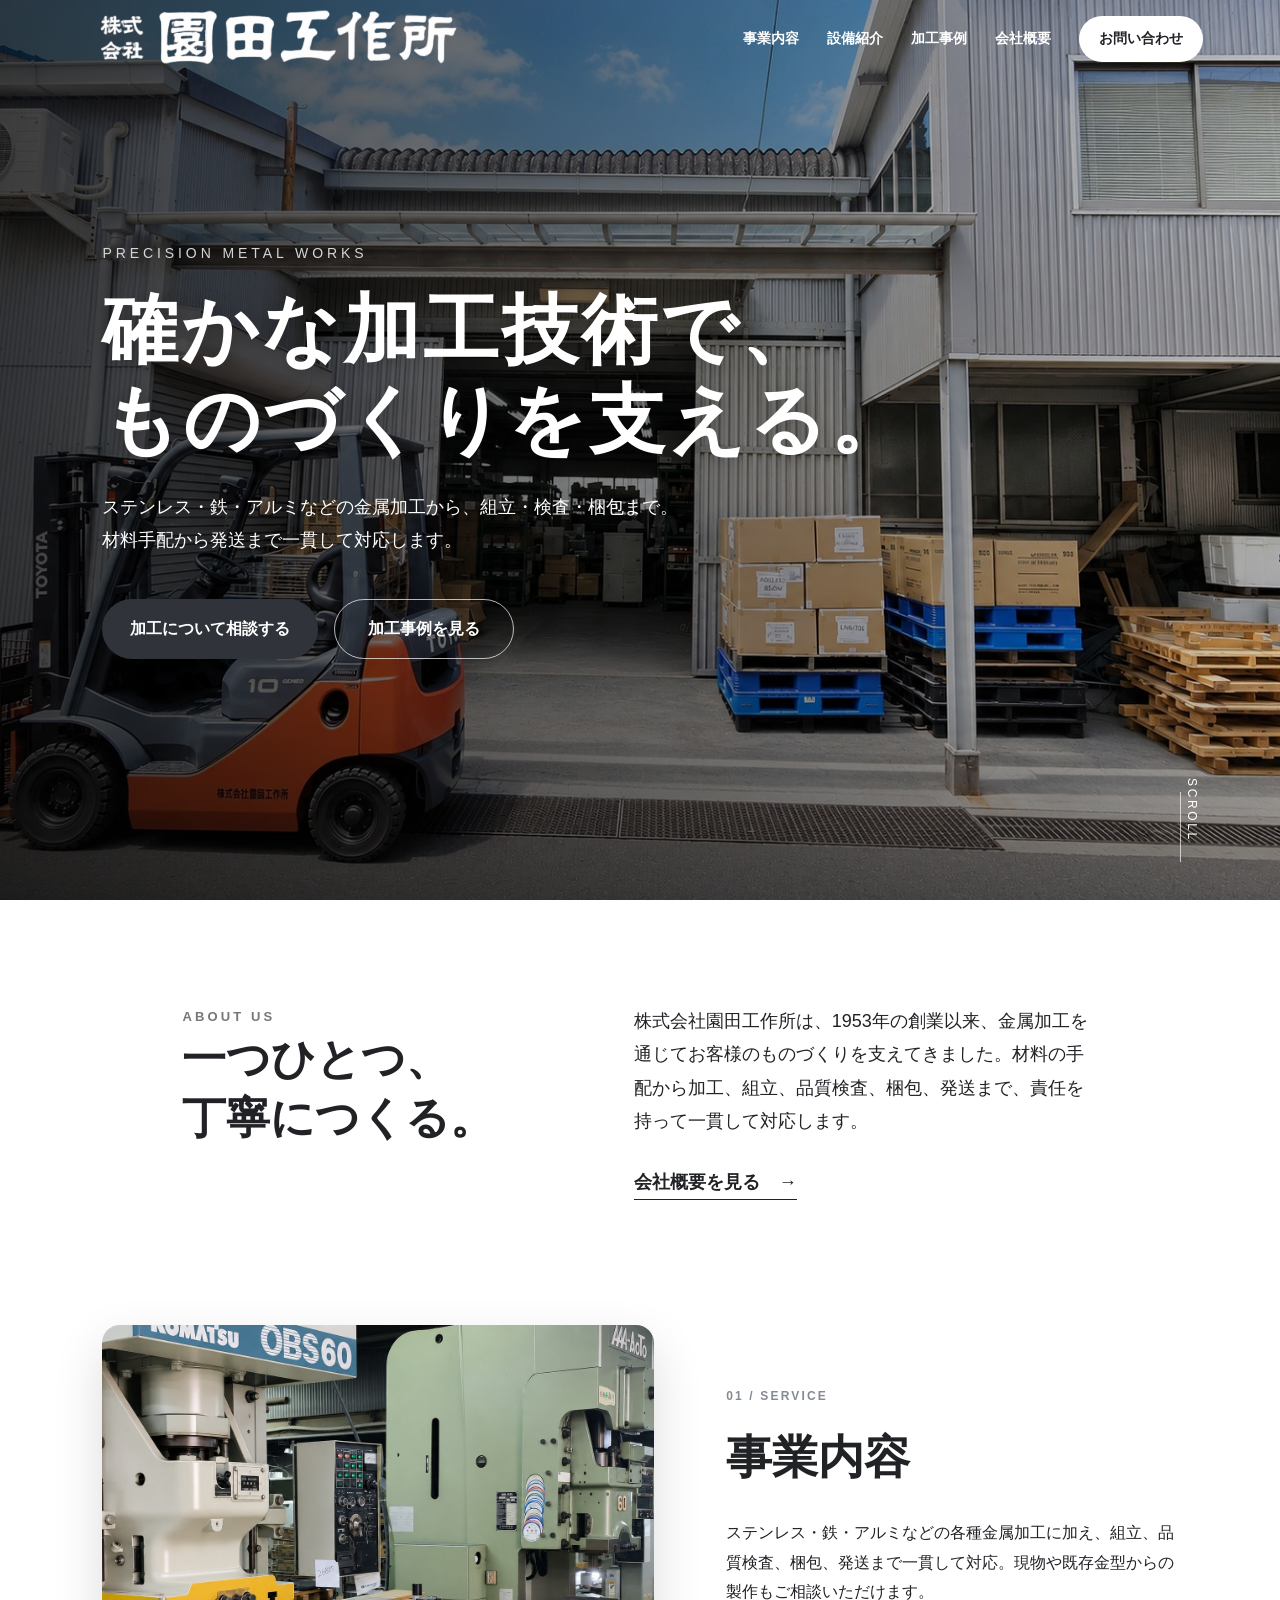
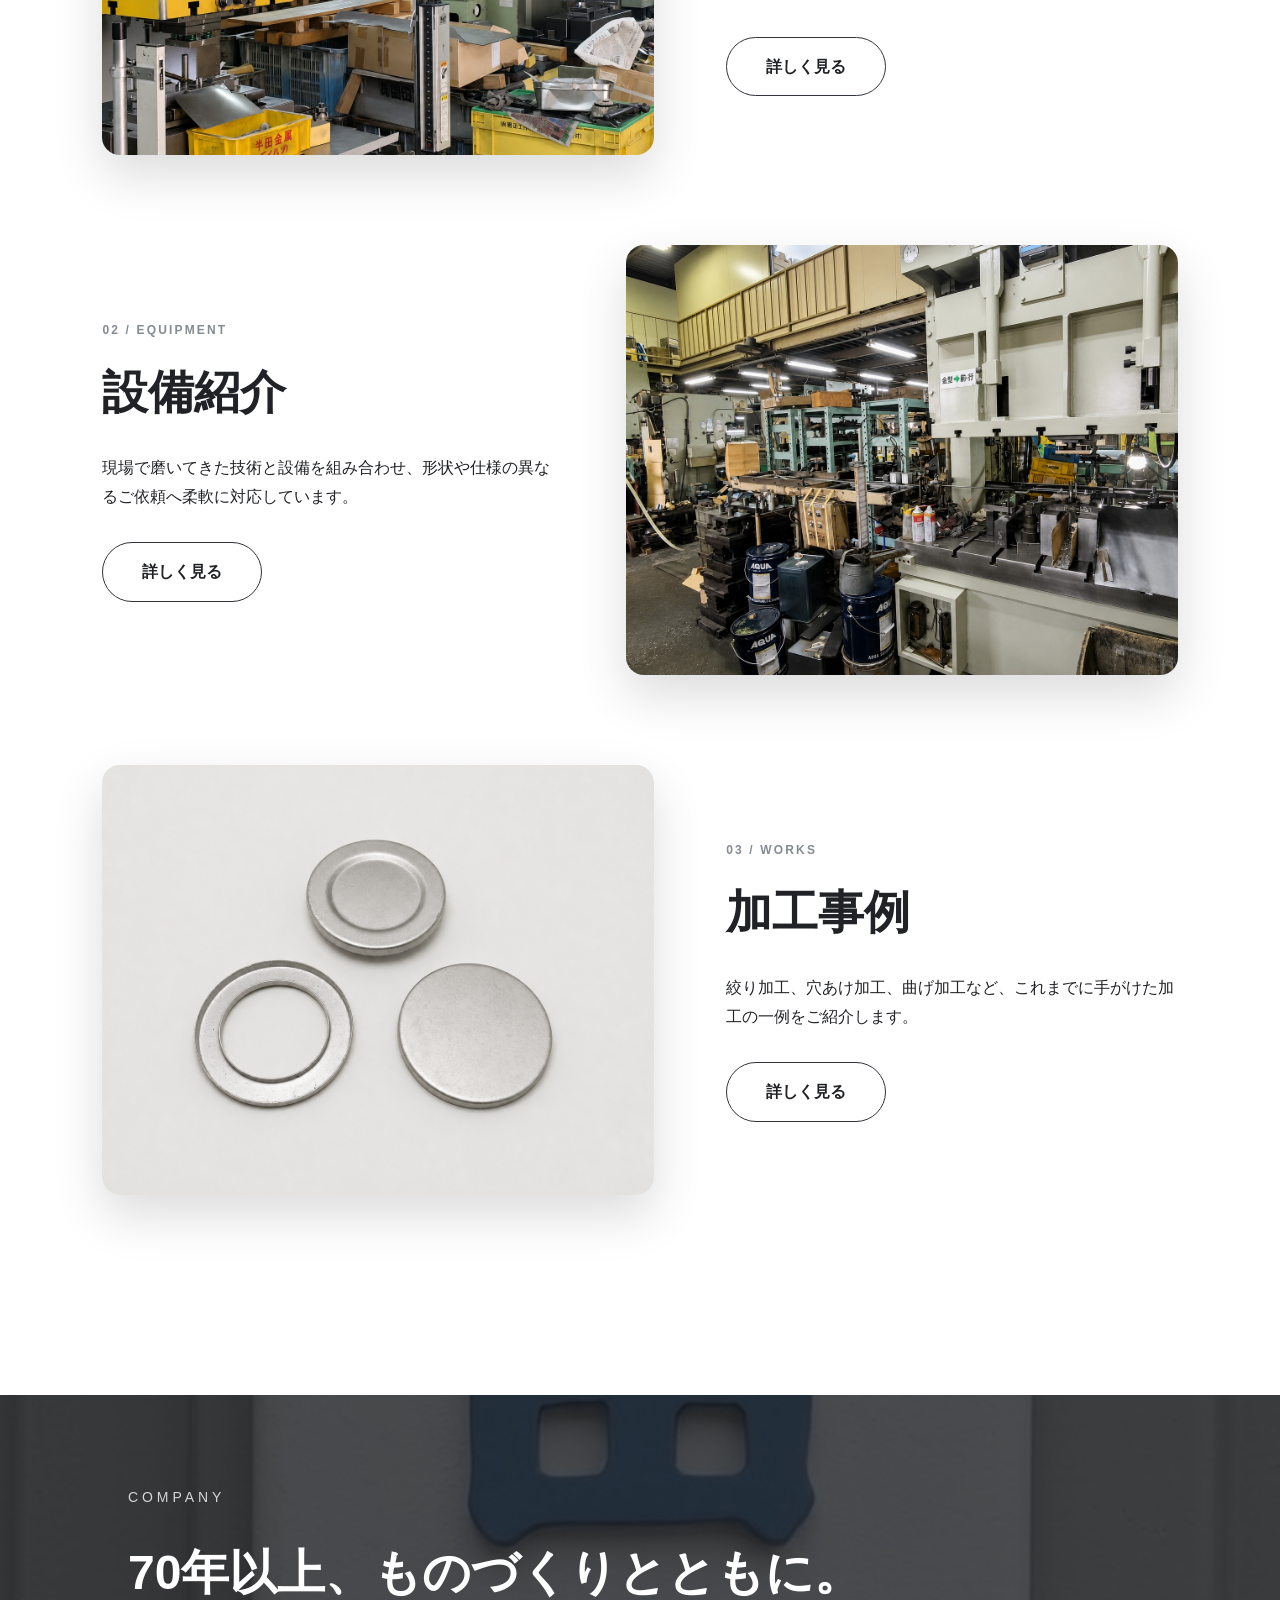
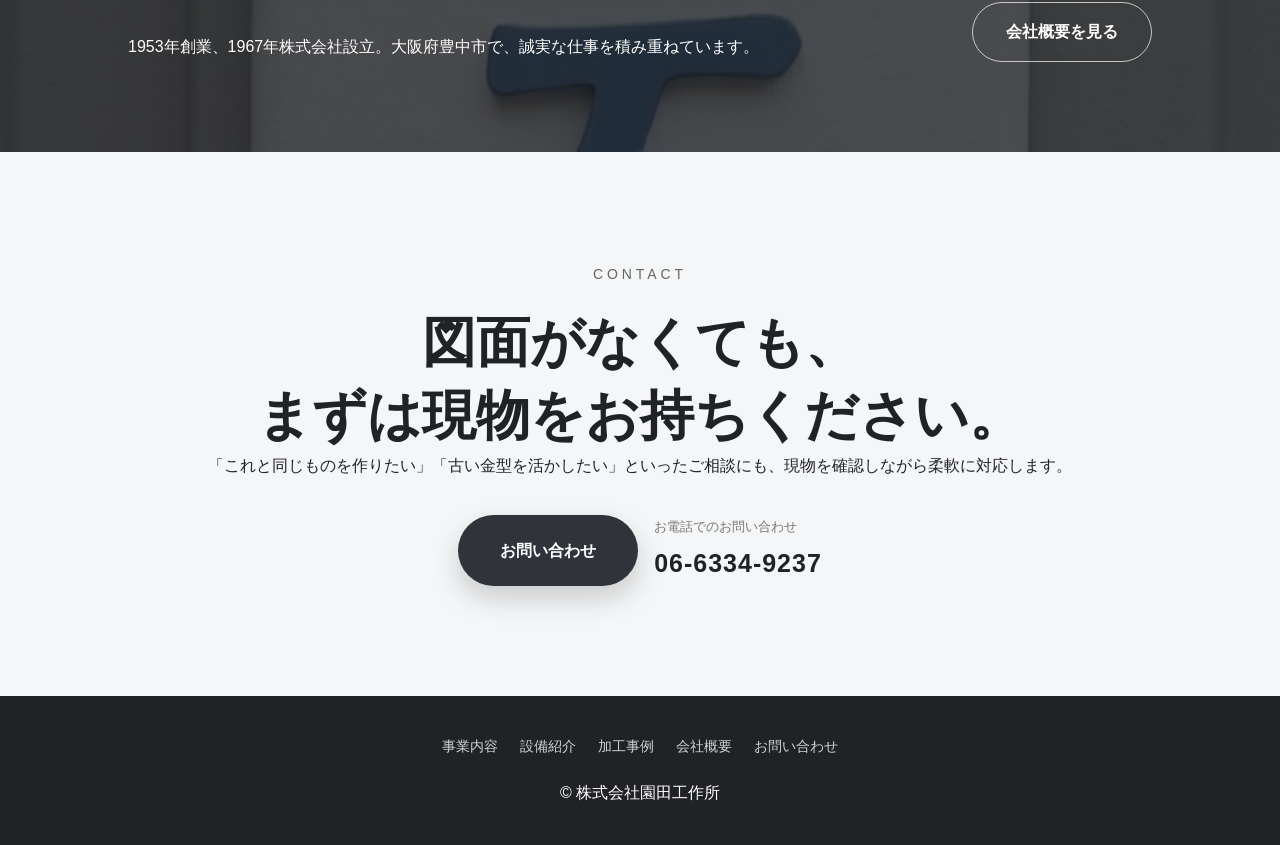
==== index.html @ 8b2a66f3 "会社概要のスマホ表示と工場画像を更新" ====
<!DOCTYPE html>
<html lang="ja"><head><meta charset="UTF-8"><meta name="google-site-verification" content="8xk6bvxAxPz_JtSDbTNWfZpecxhqoy-TsTcsBMfCFuc"><meta name="viewport" content="width=device-width,initial-scale=1"><title>株式会社園田工作所 | 大阪・豊中の金属加工</title><meta name="description" content="大阪府豊中市の株式会社園田工作所。ステンレス・鉄・アルミなどの金属加工から、組立、品質検査、梱包、発送まで一貫して対応します。"><meta name="robots" content="index,follow,max-image-preview:large"><link rel="canonical" href="https://sonoda-kousakusho.com/"><meta property="og:locale" content="ja_JP"><meta property="og:type" content="website"><meta property="og:site_name" content="株式会社園田工作所"><meta property="og:title" content="株式会社園田工作所 | 大阪・豊中の金属加工"><meta property="og:description" content="材料手配から加工、組立、品質検査、梱包、発送まで一貫対応する、大阪府豊中市の金属加工会社です。"><meta property="og:url" content="https://sonoda-kousakusho.com/"><meta property="og:image" content="https://sonoda-kousakusho.com/images/hero-factory.jpg"><meta name="twitter:card" content="summary_large_image"><script type="application/ld+json">{"@context":"https://schema.org","@type":"Organization","@id":"https://sonoda-kousakusho.com/#organization","name":"株式会社園田工作所","url":"https://sonoda-kousakusho.com/","logo":"https://sonoda-kousakusho.com/images/logo.png","foundingDate":"1953","telephone":"+81-6-6334-9237","email":"TS.SonodaFactoryCorp@outlook.jp","address":{"@type":"PostalAddress","streetAddress":"庄内栄町4-21-7","addressLocality":"豊中市","addressRegion":"大阪府","addressCountry":"JP"}}</script><link rel="stylesheet" href="css/style.css?v=20260706-7"></head>
<body><header class="site-header" id="header"><a class="logo" href="index.html"><img src="images/logo.png" alt="株式会社園田工作所"></a><button class="menu-button" id="menuButton" aria-label="メニューを開く" aria-expanded="false">Menu</button><nav class="global-nav" id="globalNav"><a href="service.html">事業内容</a><a href="equipment.html">設備紹介</a><a href="works.html">加工事例</a><a href="company.html">会社概要</a><a class="nav-contact" href="contact.html">お問い合わせ</a></nav></header>
<section class="hero" id="top"><div class="hero-content fade-in"><p class="eyebrow">Precision Metal Works</p><h1>確かな加工技術で、<br>ものづくりを支える。</h1><p class="hero-lead">ステンレス・鉄・アルミなどの金属加工から、組立・検査・梱包まで。<br>材料手配から発送まで一貫して対応します。</p><div class="hero-actions"><a href="contact.html" class="btn primary">加工について相談する</a><a href="works.html" class="btn secondary">加工事例を見る</a></div></div><div class="scroll-sign">Scroll</div></section>
<main>
  <section class="section home-intro reveal"><div class="section-title"><p>About Us</p><h2>一つひとつ、<br>丁寧につくる。</h2></div><div><p>株式会社園田工作所は、1953年の創業以来、金属加工を通じてお客様のものづくりを支えてきました。材料の手配から加工、組立、品質検査、梱包、発送まで、責任を持って一貫して対応します。</p><a class="text-link" href="company.html">会社概要を見る <span>→</span></a></div></section>
  <section class="home-sections">
    <article class="home-feature reveal"><div class="home-feature-image"><img src="images/equipment-press.jpg" alt="金属加工設備" loading="lazy"></div><div class="home-feature-body"><p class="feature-number">01 / Service</p><h2>事業内容</h2><p>ステンレス・鉄・アルミなどの各種金属加工に加え、組立、品質検査、梱包、発送まで一貫して対応。現物や既存金型からの製作もご相談いただけます。</p><a class="btn outline" href="service.html">詳しく見る</a></div></article>
    <article class="home-feature reverse reveal"><div class="home-feature-image"><img src="images/factory-inside.jpg" alt="園田工作所の工場内" loading="lazy"></div><div class="home-feature-body"><p class="feature-number">02 / Equipment</p><h2>設備紹介</h2><p>現場で磨いてきた技術と設備を組み合わせ、形状や仕様の異なるご依頼へ柔軟に対応しています。</p><a class="btn outline" href="equipment.html">詳しく見る</a></div></article>
    <article class="home-feature reveal"><div class="home-feature-image"><img src="images/kakou1.png" alt="絞り加工例" loading="lazy"></div><div class="home-feature-body"><p class="feature-number">03 / Works</p><h2>加工事例</h2><p>絞り加工、穴あけ加工、曲げ加工など、これまでに手がけた加工の一例をご紹介します。</p><a class="btn outline" href="works.html">詳しく見る</a></div></article>
  </section>
  <section class="home-company reveal"><div><p class="eyebrow">Company</p><h2>70年以上、ものづくりとともに。</h2><p>1953年創業、1967年株式会社設立。大阪府豊中市で、誠実な仕事を積み重ねています。</p></div><a class="btn secondary" href="company.html">会社概要を見る</a></section>
  <section class="home-contact reveal"><p class="eyebrow dark">Contact</p><h2>図面がなくても、<br>まずは現物をお持ちください。</h2><p>「これと同じものを作りたい」「古い金型を活かしたい」といったご相談にも、現物を確認しながら柔軟に対応します。</p><div class="contact-actions"><a href="contact.html" class="btn primary">お問い合わせ</a><a href="tel:0663349237" class="contact-phone"><small>お電話でのお問い合わせ</small><strong>06-6334-9237</strong></a></div></section>
</main>
<footer class="site-footer"><nav><a href="service.html">事業内容</a><a href="equipment.html">設備紹介</a><a href="works.html">加工事例</a><a href="company.html">会社概要</a><a href="contact.html">お問い合わせ</a></nav><p>&copy; 株式会社園田工作所</p></footer><script src="js/script.js"></script></body></html>
---- css/style.css ----
* {
    margin: 0;
    padding: 0;
    box-sizing: border-box
}

html {
    scroll-behavior: smooth
}

body {
    font-family: "Yu Gothic", "Meiryo", sans-serif;
    color: #202226;
    background: #fff;
    line-height: 1.85
}

a {
    text-decoration: none;
    color: inherit
}

img {
    max-width: 100%;
    display: block
}

button {
    font: inherit;
    color: inherit
}

.site-header {
    position: fixed;
    top: 0;
    left: 0;
    width: 100%;
    height: 78px;
    padding: 0 6%;
    display: flex;
    align-items: center;
    justify-content: space-between;
    z-index: 1000;
    color: #fff;
    transition: .3s
}

.site-header.scrolled,
.site-header.menu-open {
    background: #202226;
    color: #fff;
    box-shadow: 0 8px 24px rgba(0, 0, 0, .08);
    backdrop-filter: blur(10px)
}

.logo{
    display:flex;
    align-items:center;
}

.logo img{
    height:100px;
    width:auto;
    display:block;
}

.logo,
.company-name{
    font-family: 'Yuji Syuku', serif;
    letter-spacing: 0.08em;
    font-weight: 400;
}

.logo span {
    font-size: 14px;
    margin-right: 3px;
    font-weight: 700
}

.global-nav {
    display: flex;
    gap: 28px;
    font-size: 14px;
    font-weight: 700
}

.global-nav a {
    position: relative;
    white-space: nowrap
}

.global-nav a:after {
    content: "";
    position: absolute;
    left: 0;
    bottom: -6px;
    width: 0;
    height: 1px;
    background: currentColor;
    transition: .3s
}

.global-nav a:hover:after {
    width: 100%
}

.menu-button {
    display: none;
    background: none;
    border: 1px solid currentColor;
    color: inherit;
    padding: 8px 14px;
    border-radius: 999px;
    cursor: pointer
}

.hero {
    position: relative;
    height: 100vh;
    min-height: 660px;
    background: url("../images/hero-factory.jpg") center/cover no-repeat;
    display: flex;
    align-items: center;
    padding: 0 8%;
    overflow: hidden
}

.hero:before {
    content: "";
    position: absolute;
    inset: 0;
    background: linear-gradient(90deg, rgba(0, 0, 0, .74), rgba(0, 0, 0, .48), rgba(0, 0, 0, .16))
}

.hero:after {
    content: "";
    position: absolute;
    inset: auto 0 0;
    height: 24%;
    background: linear-gradient(transparent, rgba(0, 0, 0, .42))
}

.hero-content {
    position: relative;
    z-index: 1;
    color: #fff;
    max-width: 840px
}

.eyebrow {
    font-size: 14px;
    letter-spacing: .28em;
    text-transform: uppercase;
    color: #d6d6d6;
    margin-bottom: 18px
}

.eyebrow.dark {
    color: #666
}

.hero h1 {
    font-size: clamp(42px, 6vw, 76px);
    line-height: 1.18;
    letter-spacing: .04em;
    margin-bottom: 26px;
    text-shadow: 0 4px 18px rgba(0, 0, 0, .24)
}

.hero-lead {
    font-size: 18px;
    max-width: 740px
}

.hero-actions,
.contact-actions {
    display: flex;
    gap: 16px;
    flex-wrap: wrap;
    margin-top: 42px
}

.btn {
    display: inline-flex;
    align-items: center;
    justify-content: center;
    min-width: 180px;
    padding: 14px 28px;
    border-radius: 999px;
    font-weight: 800;
    transition: .3s
}

.btn.primary {
    background: #30343a;
    color: #fff;
    box-shadow: 0 12px 28px rgba(0, 0, 0, .18)
}

.btn.primary:hover {
    background: #555b63;
    transform: translateY(-2px)
}

.btn.secondary {
    border: 1px solid rgba(255, 255, 255, .7);
    color: #fff
}

.btn.secondary:hover {
    background: rgba(255, 255, 255, .14);
    transform: translateY(-2px)
}

.scroll-sign {
    position: absolute;
    right: 6%;
    bottom: 38px;
    z-index: 2;
    color: #fff;
    font-size: 12px;
    letter-spacing: .22em;
    text-transform: uppercase;
    writing-mode: vertical-rl
}

.scroll-sign:after {
    content: "";
    display: block;
    width: 1px;
    height: 70px;
    background: rgba(255, 255, 255, .65);
    margin: 14px auto 0
}

.section {
    padding: 105px 8%
}

.section-title {
    display: grid;
    grid-template-columns: 190px 1fr;
    align-items: end;
    gap: 20px;
    margin-bottom: 44px
}

.section-title.center {
    display: block;
    text-align: center
}

.section-title p {
    color: #777;
    letter-spacing: .24em;
    text-transform: uppercase;
    font-size: 13px;
    font-weight: 700
}

.section-title h2 {
    font-size: clamp(30px, 4vw, 44px);
    line-height: 1.35
}

.intro {
    display: grid;
    grid-template-columns: 1fr 1.5fr;
    gap: 62px;
    max-width: 1120px;
    margin: auto
}

.intro .section-title {
    display: block;
    margin-bottom: 0
}

.intro-text {
    font-size: 17px
}

.intro-text p+p {
    margin-top: 20px
}

.service-section,
.works-section,
.process-section {
    background: #f5f6f7
}

.service-grid {
    display: grid;
    grid-template-columns: repeat(4, 1fr);
    gap: 22px;
    max-width: 1180px;
    margin: auto
}

.service-card {
    background: #fff;
    padding: 34px 28px;
    min-height: 230px;
    border: 1px solid #e4e4e4;
    box-shadow: 0 12px 30px rgba(0, 0, 0, .04);
    transition: .3s
}

.service-card:hover {
    transform: translateY(-6px);
    box-shadow: 0 18px 42px rgba(0, 0, 0, .09)
}

.service-card span {
    display: block;
    color: #9aa0a8;
    font-size: 13px;
    letter-spacing: .18em;
    margin-bottom: 18px;
    font-weight: 800
}

.service-card h3 {
    font-size: 22px;
    margin-bottom: 14px
}

.strength-section {
    background: #202226;
    color: #fff
}

.strength-section .section-title p {
    color: #adb3bb
}

.strength-grid {
    display: grid;
    grid-template-columns: repeat(3, 1fr);
    gap: 1px;
    max-width: 1100px;
    margin: auto;
    background: rgba(255, 255, 255, .18)
}

.strength-grid article {
    background: #202226;
    padding: 38px 32px
}

.strength-grid h3 {
    font-size: 23px;
    margin-bottom: 14px
}

.strength-grid p {
    color: #d7dbe0
}

.feature-list {
    max-width: 1100px;
    margin: auto
}

.feature-item {
    display: grid;
    grid-template-columns: .95fr 1.05fr;
    gap: 56px;
    align-items: center;
    margin-bottom: 72px
}

.feature-item:last-child {
    margin-bottom: 0
}

.feature-item.reverse {
    grid-template-columns: 1.05fr .95fr
}

.feature-item.reverse img {
    order: 2
}

.feature-item img {
    width: 100%;
    height: 330px;
    object-fit: cover;
    border-radius: 18px;
    box-shadow: 0 20px 50px rgba(0, 0, 0, .16)
}

.feature-body h3 {
    font-size: 28px;
    margin-bottom: 18px
}

.feature-body p {
    font-size: 16px
}

.works-grid {
    display: grid;
    grid-template-columns: repeat(3, 1fr);
    gap: 18px;
    max-width: 1050px;
    margin: 0 auto 34px
}

.works-grid figure {
    position: relative;
    overflow: hidden;
    border-radius: 14px;
    background: #ddd;
    box-shadow: 0 12px 30px rgba(0, 0, 0, .08)
}

.works-grid button {
    display: block;
    width: 100%;
    border: 0;
    background: none;
    cursor: pointer;
    text-align: left
}

.works-grid img {
    width: 100%;
    height: 210px;
    object-fit: cover;
    transition: .5s
}

.works-grid figure:hover img {
    transform: scale(1.06)
}

.works-grid figcaption {
    position: absolute;
    left: 0;
    right: 0;
    bottom: 0;
    padding: 34px 18px 16px;
    color: #fff;
    font-weight: 800;
    background: linear-gradient(transparent, rgba(0, 0, 0, .76))
}

.works-text {
    max-width: 780px;
    margin: auto;
    text-align: center
}

.process-list {
    display: grid;
    grid-template-columns: repeat(4, 1fr);
    gap: 18px;
    max-width: 1120px;
    margin: auto;
    list-style: none
}

.process-list li {
    background: #fff;
    border: 1px solid #e4e4e4;
    padding: 30px 24px;
    border-radius: 14px;
    box-shadow: 0 12px 30px rgba(0, 0, 0, .04)
}

.process-list span {
    display: block;
    color: #9aa0a8;
    font-size: 13px;
    letter-spacing: .2em;
    margin-bottom: 16px;
    font-weight: 800
}

.process-list strong {
    display: block;
    font-size: 21px;
    margin-bottom: 10px
}

.process-list p {
    font-size: 14px
}

.video-section {
    background: #111;
    color: #fff
}

.video-section .section-title p {
    color: #bbb
}

.video-wrap {
    max-width: 920px;
    margin: auto;
    border-radius: 18px;
    overflow: hidden;
    box-shadow: 0 20px 60px rgba(0, 0, 0, .4)
}

.video-wrap video {
    width: 100%;
    display: block;
    background: #000
}

.contact-section {
    background: linear-gradient(135deg, #f5f6f7, #fff)
}

.contact-box {
    max-width: 960px;
    margin: auto;
    text-align: center;
    background: #fff;
    padding: 72px 48px;
    border-radius: 24px;
    box-shadow: 0 24px 70px rgba(0, 0, 0, .08)
}

.contact-box h2 {
    font-size: 40px;
    margin-bottom: 18px
}

.contact-actions {
    justify-content: center;
    margin-top: 34px
}

.company-table {
    width: 100%;
    max-width: 720px;
    margin: 42px auto 0;
    border-collapse: collapse;
    text-align: left;
    font-size: 15px
}

.company-table th,
.company-table td {
    border-bottom: 1px solid #e5e5e5;
    padding: 14px 10px;
    vertical-align: top
}

.company-table th {
    width: 150px;
    color: #555
}

.note {
    font-size: 13px;
    color: #777;
    margin-top: 20px
}

.site-footer {
    background: #202226;
    color: #fff;
    text-align: center;
    padding: 38px 6%
}

.site-footer nav {
    display: flex;
    gap: 22px;
    justify-content: center;
    flex-wrap: wrap;
    margin-bottom: 18px;
    color: #cfd3d8;
    font-size: 14px
}

.reveal {
    opacity: 0;
    transform: translateY(28px);
    transition: opacity .8s ease, transform .8s ease
}

.reveal.visible {
    opacity: 1;
    transform: none
}

.fade-in {
    animation: fadeIn 1.1s ease both
}

@keyframes fadeIn {
    from {
        opacity: 0;
        transform: translateY(18px)
    }

    to {
        opacity: 1;
        transform: none
    }
}

.lightbox {
    position: fixed;
    inset: 0;
    background: rgba(0, 0, 0, .86);
    display: none;
    align-items: center;
    justify-content: center;
    z-index: 2000;
    padding: 28px
}

.lightbox.open {
    display: flex
}

.lightbox img {
    max-width: min(1100px, 94vw);
    max-height: 86vh;
    object-fit: contain;
    border-radius: 10px
}

.lightbox-close {
    position: absolute;
    top: 20px;
    right: 26px;
    background: #fff;
    border: 0;
    border-radius: 50%;
    width: 44px;
    height: 44px;
    font-size: 30px;
    line-height: 1;
    cursor: pointer;
    color: #111
}

@media(max-width:1050px) {
    .global-nav {
        gap: 18px
    }

    .service-grid {
        grid-template-columns: repeat(2, 1fr)
    }

    .process-list {
        grid-template-columns: repeat(2, 1fr)
    }
}

@media(max-width:960px) {
    .global-nav {
        display: none;
        position: absolute;
        top: 78px;
        left: 0;
        width: 100%;
        background: rgba(255, 255, 255, .98);
        color: #111;
        flex-direction: column;
        padding: 24px 8%;
        gap: 18px;
        box-shadow: 0 14px 30px rgba(0, 0, 0, .08)
    }

    .global-nav.open {
        display: flex
    }

    .menu-button {
        display: block
    }

    .intro,
    .feature-item,
    .feature-item.reverse {
        display: block
    }

    .feature-item img,
    .feature-item.reverse img {
        order: 0;
        margin-bottom: 28px;
        height: 260px
    }

    .works-grid {
        grid-template-columns: repeat(2, 1fr)
    }

    .strength-grid {
        grid-template-columns: 1fr
    }
}

@media(max-width:640px) {
    .site-header {
        height: 68px;
        padding: 0 5%
    }

    .logo {
        font-size: 18px
    }

    .logo img{
        height:70px;
    }

    .logo span {
        font-size: 12px
    }

    .global-nav {
        top: 68px
    }

    .hero {
        min-height: 620px;
        padding: 0 6%
    }

    .hero-lead {
        font-size: 16px
    }

    .hero-actions {
        width: 100%
    }

    .btn {
        width: 100%
    }

    .section {
        padding: 72px 6%
    }

    .section-title {
        display: block
    }

    .service-grid,
    .works-grid,
    .process-list {
        grid-template-columns: 1fr
    }

    .service-card {
        min-height: auto
    }

    .works-grid img {
        height: 190px
    }

    .contact-box {
        padding: 48px 24px
    }

    .contact-box h2 {
        font-size: 32px
    }

    .company-table th,
    .company-table td {
        display: block;
        width: 100%;
        padding: 10px 4px
    }

    .company-table th {
        border-bottom: 0;
        padding-bottom: 0
    }

    .company-table td {
        padding-top: 4px
    }

    .scroll-sign {
        display: none
    }
}

/* Company page */
.subpage-header{background:#202226;color:#fff;box-shadow:0 8px 24px rgba(0,0,0,.08)}
.page-hero{position:relative;min-height:480px;padding:150px 8% 80px;display:flex;align-items:flex-end;color:#fff;background:url("../images/factory-inside.jpg") center/cover no-repeat}
.page-hero:before{content:"";position:absolute;inset:0;background:linear-gradient(90deg,rgba(20,22,25,.88),rgba(20,22,25,.4))}
.page-hero>div{position:relative;z-index:1}.page-hero h1{font-size:clamp(46px,7vw,76px);line-height:1.2;margin-bottom:14px}.page-hero>div>p:last-child{font-size:18px;letter-spacing:.08em}
.breadcrumb{max-width:1180px;margin:auto;padding:20px 8%;display:flex;gap:12px;color:#73777d;font-size:13px}
.company-message,.company-profile,.history-section{max-width:1120px;margin:auto}.company-message{width:84%;padding-left:0;padding-right:0;display:grid;grid-template-columns:1fr 1fr;gap:64px}.company-message .section-title{display:block;margin:0}.message-body{font-size:17px}.message-body p+p{margin-top:22px}
.intro .section-title{order:1}.intro .intro-text{order:2}.company-page-link{order:3;grid-column:2;justify-self:start;font-weight:700;border-bottom:1px solid currentColor;padding-bottom:3px}
.history-section{background:#f5f6f7;max-width:none}.history-section>.section-title,.history-list{max-width:1120px;margin-left:auto;margin-right:auto}.history-list{list-style:none;border-top:1px solid #d9dbde}.history-list li{display:grid;grid-template-columns:180px 1fr;gap:38px;padding:30px 0;border-bottom:1px solid #d9dbde}.history-list time{font-size:32px;font-weight:800;color:#555b63;letter-spacing:.05em}.history-list h3{font-size:22px;margin-bottom:6px}
.profile-layout{display:grid;grid-template-columns:minmax(270px,340px) 1fr;gap:72px;align-items:center}.profile-layout>img{width:100%;height:420px;object-fit:contain;padding:18px;background:#f5f6f7;border-radius:16px;box-shadow:0 20px 50px rgba(0,0,0,.14)}.profile-table{width:100%;border-collapse:collapse}.profile-table th,.profile-table td{padding:20px 12px;border-bottom:1px solid #dedfe1;text-align:left;vertical-align:top}.profile-table th{width:145px;color:#62666c}.profile-table a{text-decoration:underline;text-underline-offset:4px}
.access-section{background:#f5f6f7}.access-section>.section-title,.access-layout{max-width:1120px;margin-left:auto;margin-right:auto}.access-layout{display:grid;grid-template-columns:.65fr 1.35fr;gap:56px;align-items:center}.access-info h3{font-size:24px;margin-bottom:16px}.access-info .text-link{font-size:15px}.map-wrap{overflow:hidden;border-radius:16px;box-shadow:0 18px 45px rgba(0,0,0,.12);background:#ddd}.map-wrap iframe{display:block;width:100%;height:440px;border:0}
.company-cta{padding:88px 8%;background:#202226;color:#fff;text-align:center}.company-cta h2{font-size:clamp(30px,4vw,44px);margin-bottom:28px}.company-cta .btn{background:#fff;color:#202226}
@media(max-width:960px){.company-message,.profile-layout,.access-layout{grid-template-columns:1fr;gap:40px}.profile-layout>img{width:min(100%,360px);height:680px;justify-self:center}}
@media(max-width:640px){.page-hero{min-height:390px;padding:120px 6% 58px}.company-message{display:block}.company-message .section-title{margin-bottom:32px}.history-list li{grid-template-columns:1fr;gap:8px}.profile-layout>img{width:min(100%,290px);height:560px;padding:12px}.profile-table th,.profile-table td{display:block;width:100%;padding:10px 4px}.profile-table th{border-bottom:0;padding-bottom:0}.profile-table td{padding-top:4px}.map-wrap iframe{height:320px}.company-cta{padding:68px 6%}.company-page-link{display:inline-block;margin-top:24px}}

/* Multi-page navigation and home summaries */
.global-nav .nav-contact{background:#fff;color:#202226;padding:10px 20px;border-radius:999px;margin-top:-10px;margin-bottom:-10px}.site-header.scrolled .nav-contact,.subpage-header .nav-contact{background:#fff;color:#202226}.global-nav a[aria-current="page"]:after{width:100%}
.home-intro{max-width:1120px;margin:auto;display:grid;grid-template-columns:.9fr 1.1fr;gap:72px;align-items:start}.home-intro .section-title{display:block;margin:0}.home-intro>div:last-child{font-size:18px}.text-link{display:inline-block;margin-top:28px;font-weight:800;border-bottom:1px solid #202226}.text-link span{margin-left:14px}
.home-sections{padding:20px 8% 110px}.home-feature{max-width:1180px;margin:0 auto 90px;display:grid;grid-template-columns:1.1fr .9fr;align-items:center;gap:72px}.home-feature.reverse{grid-template-columns:.9fr 1.1fr}.home-feature.reverse .home-feature-image{order:2}.home-feature-image img{width:100%;height:430px;object-fit:cover;border-radius:18px;box-shadow:0 20px 50px rgba(0,0,0,.14)}.feature-number{color:#858b93;text-transform:uppercase;letter-spacing:.18em;font-size:12px;font-weight:800}.home-feature h2{font-size:clamp(32px,4vw,46px);margin:8px 0 18px}.home-feature .btn{margin-top:30px}.btn.outline{border:1px solid #30343a;min-width:160px}.btn.outline:hover{background:#30343a;color:#fff}.home-company{padding:90px 10%;background:url("../images/sign.jpg") center/cover no-repeat;color:#fff;position:relative;display:flex;align-items:end;justify-content:space-between;gap:40px}.home-company:before{content:"";position:absolute;inset:0;background:rgba(20,22,25,.76)}.home-company>*{position:relative}.home-company h2{font-size:clamp(32px,4vw,48px);margin-bottom:14px}.home-contact{padding:110px 8%;text-align:center;background:#f5f6f7}.home-contact h2{font-size:clamp(34px,5vw,54px);line-height:1.35}.home-contact .contact-actions{justify-content:center}.contact-phone{display:flex;flex-direction:column;text-align:left}.contact-phone small{color:#777}.contact-phone strong{font-size:25px;letter-spacing:.04em}
.service-hero{background-image:url("../images/equipment-press.jpg")}.equipment-hero{background-image:url("../images/factory-inside.jpg")}.works-hero{background-image:url("../images/kakou1.png")}.contact-hero{background-image:url("../images/sign.jpg")}.detail-lead{width:84%;max-width:1120px;margin:auto;padding-left:0;padding-right:0;display:grid;grid-template-columns:1fr 1fr;gap:64px}.detail-lead .section-title{display:block;margin:0}.detail-lead>p{font-size:18px}.detail-cards{max-width:1180px;margin:auto;display:grid;grid-template-columns:1fr 1fr;gap:28px}.detail-card{position:relative;background:#f5f6f7}.detail-card>span{position:absolute;z-index:2;top:18px;left:22px;color:#fff;font-weight:800;letter-spacing:.14em}.detail-card img{width:100%;height:280px;object-fit:cover}.detail-card div{padding:30px}.detail-card h2{margin-bottom:10px}.process-band{padding:100px 8%;background:#202226;color:#fff}.process-band .section-title p{color:#aeb3ba}.simple-flow{max-width:1120px;margin:auto;display:grid;grid-template-columns:repeat(4,1fr);list-style:none}.simple-flow li{padding:30px;border-left:1px solid #555}.simple-flow span{display:block;color:#aeb3ba;margin-bottom:20px}.simple-flow strong{font-size:20px}.simple-flow p{margin-top:8px;color:#d7dbe0;font-size:14px}
.equipment-gallery{max-width:1180px;margin:auto;display:grid;grid-template-columns:1fr 1fr;gap:28px}.equipment-gallery .wide{grid-column:1/-1}.equipment-gallery img{width:100%;height:350px;object-fit:cover;border-radius:16px}.equipment-gallery .wide img{height:540px}.equipment-gallery figcaption{padding:18px 4px}.equipment-gallery strong{font-size:21px}.equipment-gallery p{color:#666}
.equipment-section{background:#fff}.equipment-list{max-width:1180px;margin:72px auto 0;padding:38px 42px;background:#202226;color:#fff;border-radius:18px;display:grid;grid-template-columns:260px 1fr;gap:44px;align-items:start}.equipment-list-heading>p{color:#aeb3ba;text-transform:uppercase;letter-spacing:.2em;font-size:12px;font-weight:700}.equipment-list-heading h3{font-size:30px;margin:8px 0 12px}.equipment-list-heading span{color:#d7dbe0}.equipment-table-wrap{overflow-x:auto}.equipment-table{width:100%;border-collapse:collapse;min-width:610px}.equipment-table th,.equipment-table td{padding:15px 12px;border-bottom:1px solid #4b4f55;text-align:left}.equipment-table th{color:#aeb3ba;font-size:12px;letter-spacing:.08em}.equipment-table td:last-child{white-space:nowrap;font-weight:700}
.tooling-section{background:#f5f6f7}.tooling-gallery{max-width:1180px;margin:auto;display:grid;grid-template-columns:1fr 1fr;gap:28px}.tooling-gallery img{width:100%;height:390px;object-fit:cover;border-radius:16px}.tooling-gallery figcaption{padding:18px 4px}.tooling-gallery strong{font-size:21px}.tooling-gallery p{color:#666}.works-detail-grid.compact{max-width:900px;grid-template-columns:repeat(2,1fr)}
.works-detail-grid{max-width:1180px;margin:auto;display:grid;grid-template-columns:repeat(3,1fr);gap:24px}.works-detail-grid button{width:100%;border:0;background:#f5f6f7;text-align:left;cursor:pointer}.works-detail-grid img{width:100%;height:270px;object-fit:cover}.works-detail-grid figcaption{padding:20px}.works-detail-grid figcaption span{display:block;color:#858b93;text-transform:uppercase;font-size:11px;letter-spacing:.15em}.works-detail-grid figcaption strong{font-size:19px}
.contact-lead{max-width:850px;margin:auto;text-align:center}.contact-lead>p{font-size:18px}.contact-methods{max-width:1040px;margin:0 auto 110px;padding:0 6%;display:grid;grid-template-columns:1fr 1fr;gap:24px}.contact-method{padding:48px;background:#f5f6f7;border:1px solid #e2e3e5;transition:.3s}.contact-method:hover{transform:translateY(-5px)}.contact-method.primary-method{background:#202226;color:#fff}.contact-method>span{text-transform:uppercase;letter-spacing:.2em;font-size:12px}.contact-method h2{font-size:28px;margin:16px 0}.contact-method strong{display:block;margin-top:28px}.inquiry-guide{max-width:1040px;margin:auto;display:grid;grid-template-columns:1fr 1fr;gap:70px;background:#f5f6f7}.inquiry-guide h2{font-size:34px}.inquiry-guide ul{list-style:none}.inquiry-guide li{padding:14px 0;border-bottom:1px solid #d7d9dc}.inquiry-guide li:before{content:"✓";margin-right:12px}.contact-company{text-align:center;padding:50px 6%;line-height:2;background:#202226;color:#d7dbe0}
@media(max-width:960px){.global-nav .nav-contact{background:none;color:inherit;padding:0;border-radius:0;margin:0}.home-intro,.home-feature,.home-feature.reverse,.detail-lead{grid-template-columns:1fr;gap:35px}.home-feature.reverse .home-feature-image{order:0}.detail-cards{grid-template-columns:1fr}.simple-flow{grid-template-columns:1fr 1fr}.works-detail-grid{grid-template-columns:1fr 1fr}}
@media(max-width:960px){.equipment-list{grid-template-columns:1fr;gap:24px}}
@media(max-width:640px){.home-intro{display:block}.home-intro .section-title{margin-bottom:28px}.home-sections{padding-left:6%;padding-right:6%}.home-feature{display:block;margin-bottom:68px}.home-feature-image img{height:260px;margin-bottom:28px}.home-company{display:block;padding:70px 6%}.home-company .btn{margin-top:30px}.home-contact{padding:72px 6%}.contact-phone{text-align:center}.detail-lead{display:block}.detail-lead .section-title{margin-bottom:28px}.detail-cards{padding-left:6%;padding-right:6%}.detail-card img{height:220px}.simple-flow{grid-template-columns:1fr}.equipment-gallery,.tooling-gallery{grid-template-columns:1fr;padding-left:6%;padding-right:6%}.equipment-gallery .wide{grid-column:auto}.equipment-gallery img,.equipment-gallery .wide img,.tooling-gallery img{height:260px}.works-detail-grid,.works-detail-grid.compact{grid-template-columns:1fr;padding-left:6%;padding-right:6%}.contact-methods{grid-template-columns:1fr}.contact-method{padding:34px 26px}.inquiry-guide{display:block}.inquiry-guide>div{margin-bottom:30px}}
@media(max-width:640px){.hero h1{font-size:24px;line-height:1.45}.section-title h2{font-size:28px;word-break:keep-all}.home-contact h2{font-size:22px;line-height:1.55}.inquiry-guide h2{font-size:28px;line-height:1.5;word-break:keep-all}}
@media(max-width:640px){.equipment-list{margin:48px 6% 0;padding:28px 22px}.equipment-list-heading h3{font-size:26px}.equipment-table{min-width:580px}}

.detail-lead-copy>p:first-child{font-size:18px}.works-note{margin-top:20px;font-size:14px;color:#666}
.works-detail-grid,.works-detail-grid.compact{width:92%;max-width:1600px;padding-left:0;padding-right:0;grid-template-columns:repeat(auto-fit,minmax(240px,1fr))}.works-detail-grid img{height:auto;aspect-ratio:1/1}
@media(max-width:640px){.works-detail-grid,.works-detail-grid.compact{grid-template-columns:repeat(2,minmax(0,1fr));gap:12px}.works-detail-grid figcaption{padding:12px 10px}.works-detail-grid figcaption strong{font-size:15px}.works-detail-grid figcaption span{font-size:9px;letter-spacing:.1em}}
.detail-card .mold-card-image{object-position:center 48%}
.company-cta .mobile-break{display:inline}@media(max-width:640px){.company-cta .mobile-break{display:block}}
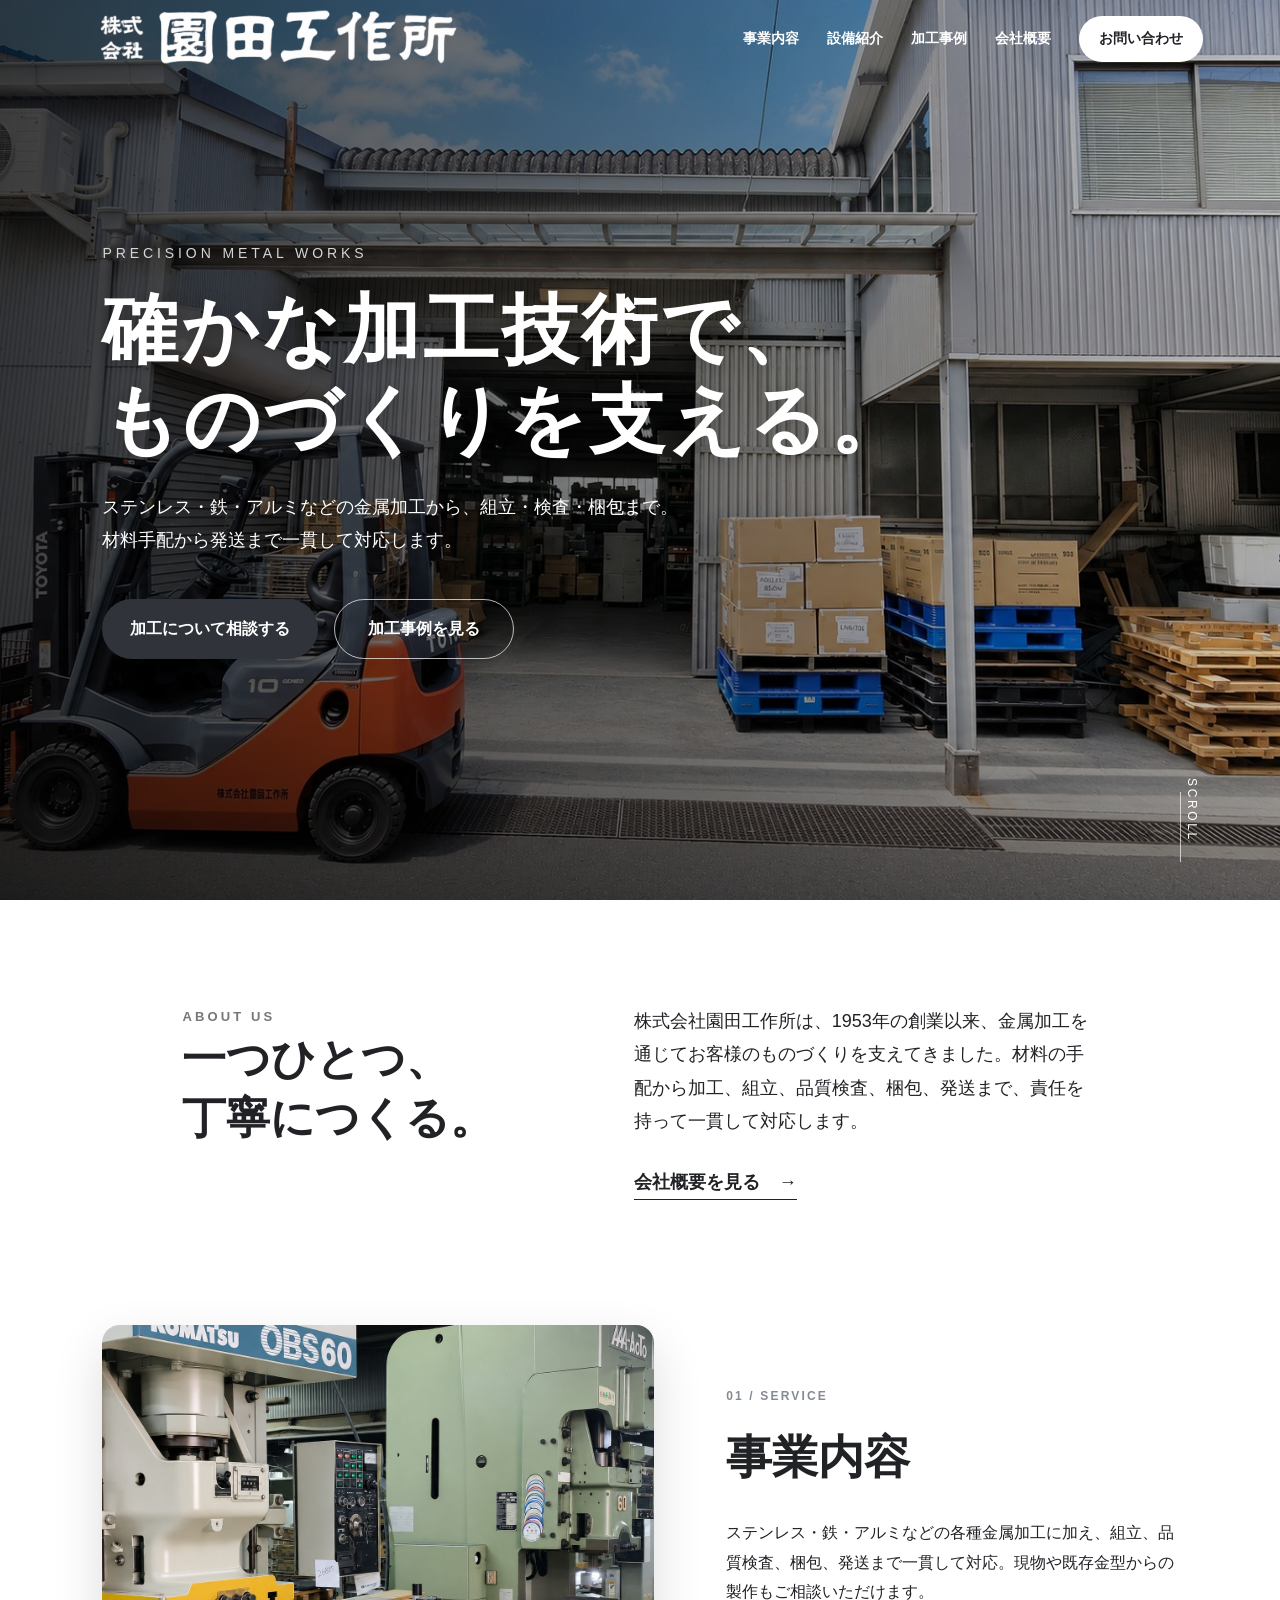
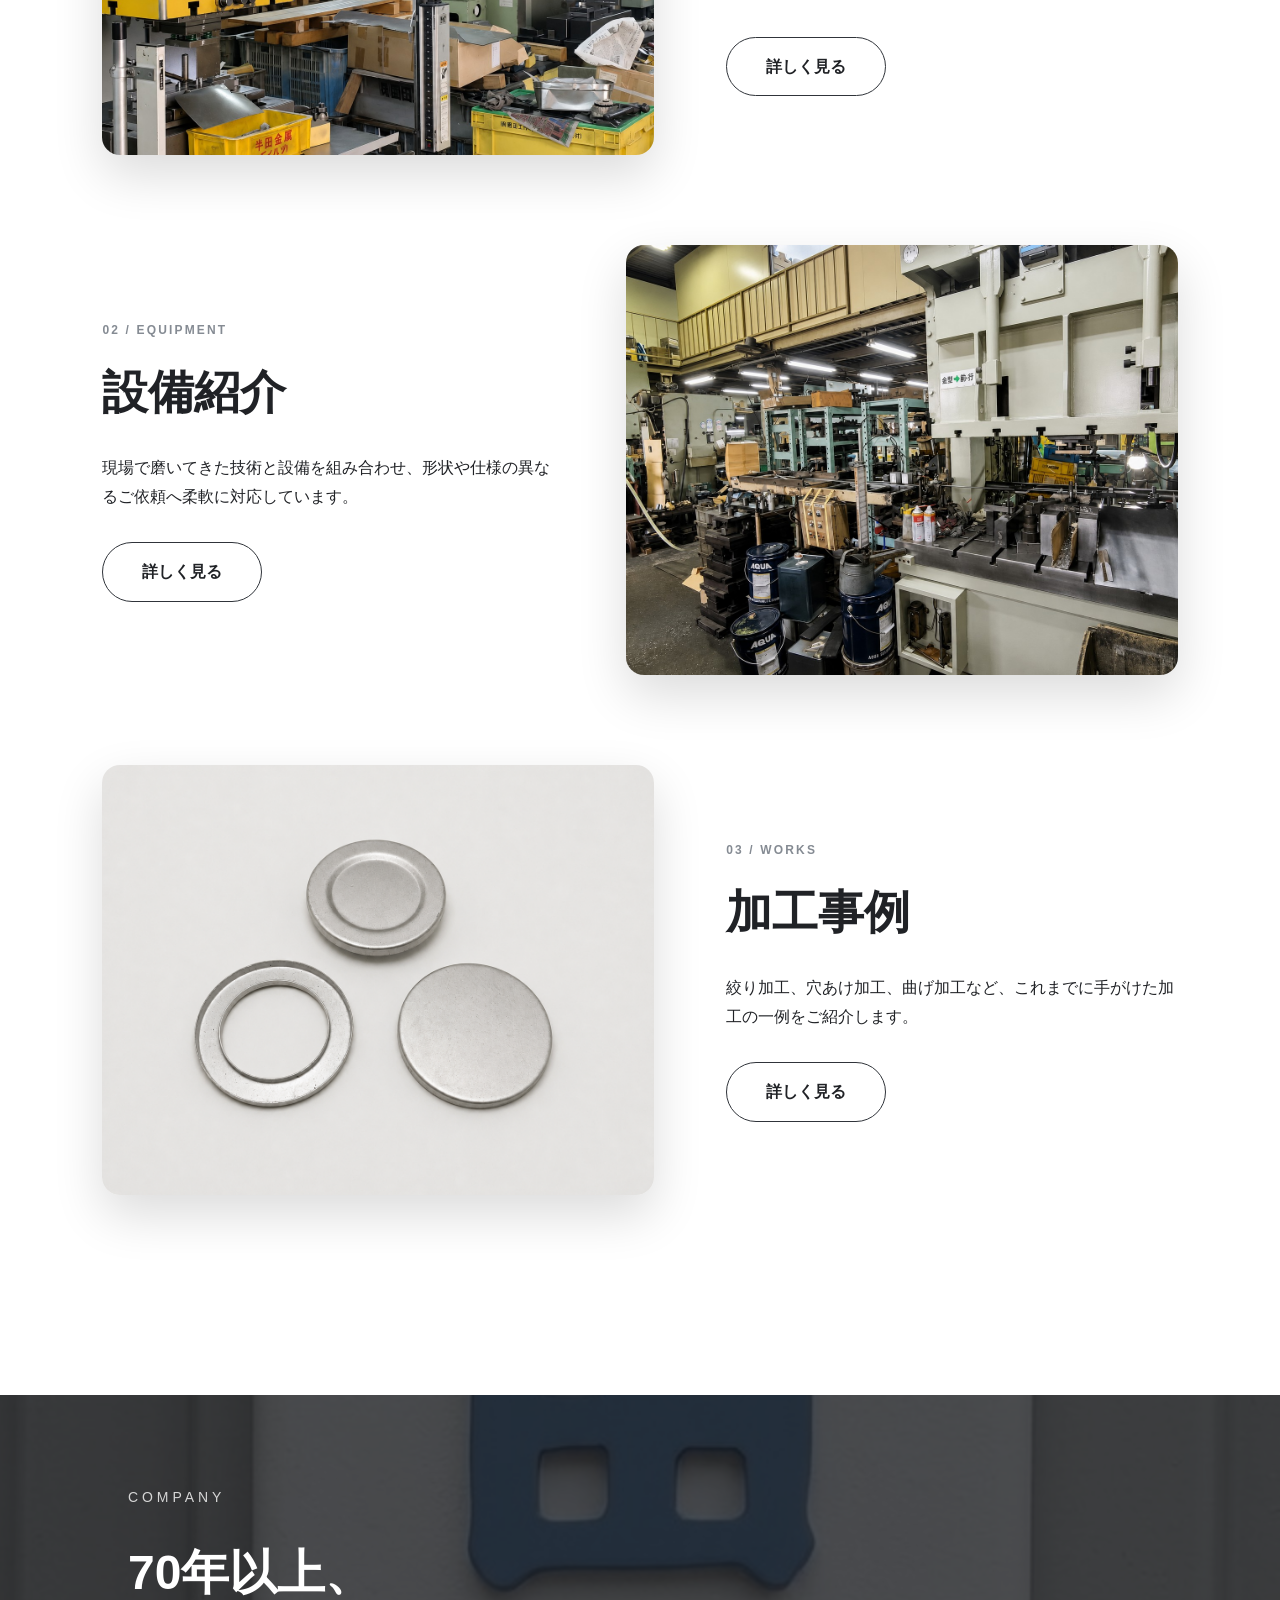
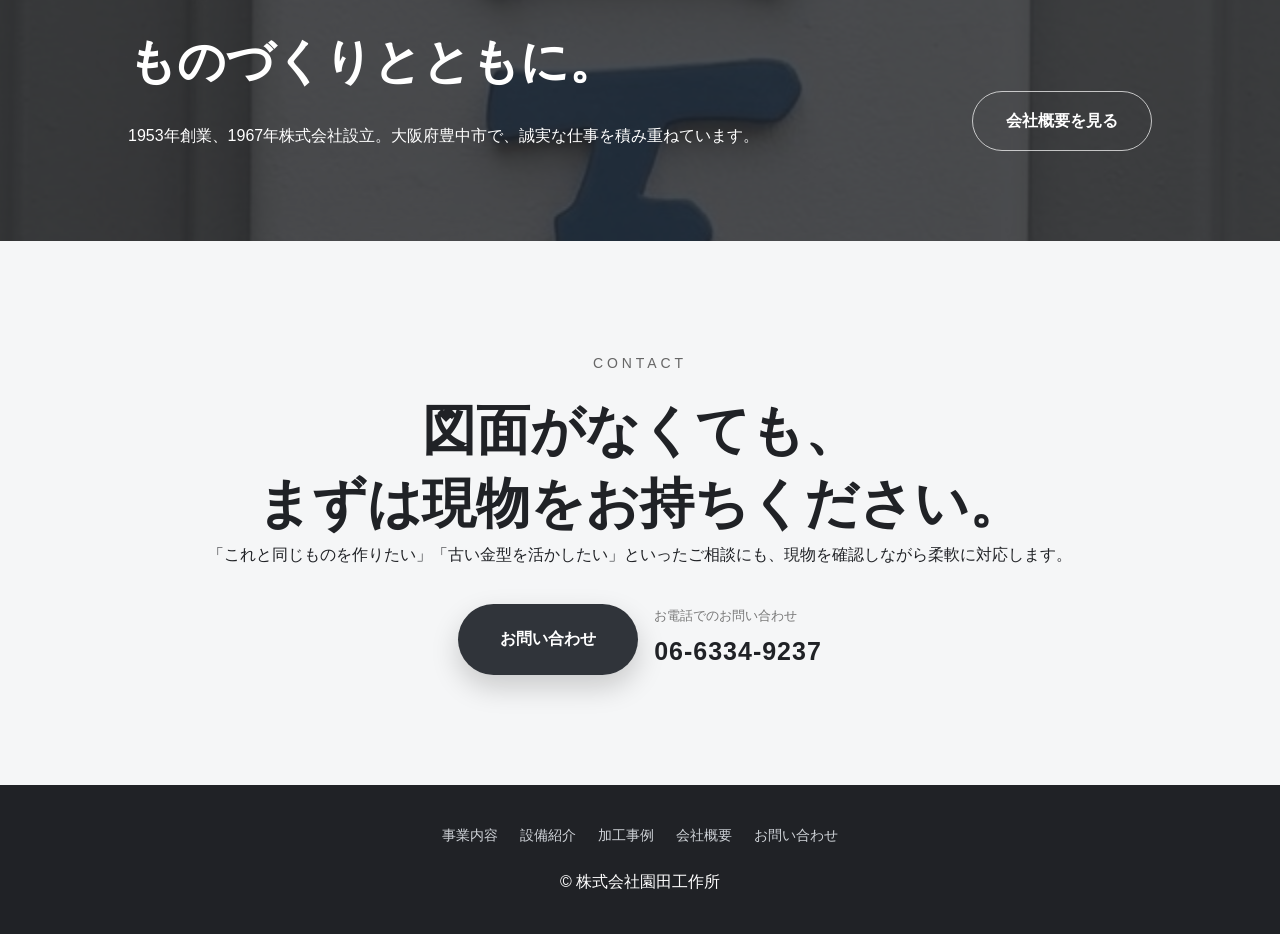
==== commit 3122cd8c: "サイト表示と画像を改善" ====
--- a/index.html
+++ b/index.html
@@ -1,15 +1,104 @@
 <!DOCTYPE html>
-<html lang="ja"><head><meta charset="UTF-8"><meta name="google-site-verification" content="8xk6bvxAxPz_JtSDbTNWfZpecxhqoy-TsTcsBMfCFuc"><meta name="viewport" content="width=device-width,initial-scale=1"><title>株式会社園田工作所 | 大阪・豊中の金属加工</title><meta name="description" content="大阪府豊中市の株式会社園田工作所。ステンレス・鉄・アルミなどの金属加工から、組立、品質検査、梱包、発送まで一貫して対応します。"><meta name="robots" content="index,follow,max-image-preview:large"><link rel="canonical" href="https://sonoda-kousakusho.com/"><meta property="og:locale" content="ja_JP"><meta property="og:type" content="website"><meta property="og:site_name" content="株式会社園田工作所"><meta property="og:title" content="株式会社園田工作所 | 大阪・豊中の金属加工"><meta property="og:description" content="材料手配から加工、組立、品質検査、梱包、発送まで一貫対応する、大阪府豊中市の金属加工会社です。"><meta property="og:url" content="https://sonoda-kousakusho.com/"><meta property="og:image" content="https://sonoda-kousakusho.com/images/hero-factory.jpg"><meta name="twitter:card" content="summary_large_image"><script type="application/ld+json">{"@context":"https://schema.org","@type":"Organization","@id":"https://sonoda-kousakusho.com/#organization","name":"株式会社園田工作所","url":"https://sonoda-kousakusho.com/","logo":"https://sonoda-kousakusho.com/images/logo.png","foundingDate":"1953","telephone":"+81-6-6334-9237","email":"TS.SonodaFactoryCorp@outlook.jp","address":{"@type":"PostalAddress","streetAddress":"庄内栄町4-21-7","addressLocality":"豊中市","addressRegion":"大阪府","addressCountry":"JP"}}</script><link rel="stylesheet" href="css/style.css?v=20260706-7"></head>
-<body><header class="site-header" id="header"><a class="logo" href="index.html"><img src="images/logo.png" alt="株式会社園田工作所"></a><button class="menu-button" id="menuButton" aria-label="メニューを開く" aria-expanded="false">Menu</button><nav class="global-nav" id="globalNav"><a href="service.html">事業内容</a><a href="equipment.html">設備紹介</a><a href="works.html">加工事例</a><a href="company.html">会社概要</a><a class="nav-contact" href="contact.html">お問い合わせ</a></nav></header>
-<section class="hero" id="top"><div class="hero-content fade-in"><p class="eyebrow">Precision Metal Works</p><h1>確かな加工技術で、<br>ものづくりを支える。</h1><p class="hero-lead">ステンレス・鉄・アルミなどの金属加工から、組立・検査・梱包まで。<br>材料手配から発送まで一貫して対応します。</p><div class="hero-actions"><a href="contact.html" class="btn primary">加工について相談する</a><a href="works.html" class="btn secondary">加工事例を見る</a></div></div><div class="scroll-sign">Scroll</div></section>
-<main>
-  <section class="section home-intro reveal"><div class="section-title"><p>About Us</p><h2>一つひとつ、<br>丁寧につくる。</h2></div><div><p>株式会社園田工作所は、1953年の創業以来、金属加工を通じてお客様のものづくりを支えてきました。材料の手配から加工、組立、品質検査、梱包、発送まで、責任を持って一貫して対応します。</p><a class="text-link" href="company.html">会社概要を見る <span>→</span></a></div></section>
-  <section class="home-sections">
-    <article class="home-feature reveal"><div class="home-feature-image"><img src="images/equipment-press.jpg" alt="金属加工設備" loading="lazy"></div><div class="home-feature-body"><p class="feature-number">01 / Service</p><h2>事業内容</h2><p>ステンレス・鉄・アルミなどの各種金属加工に加え、組立、品質検査、梱包、発送まで一貫して対応。現物や既存金型からの製作もご相談いただけます。</p><a class="btn outline" href="service.html">詳しく見る</a></div></article>
-    <article class="home-feature reverse reveal"><div class="home-feature-image"><img src="images/factory-inside.jpg" alt="園田工作所の工場内" loading="lazy"></div><div class="home-feature-body"><p class="feature-number">02 / Equipment</p><h2>設備紹介</h2><p>現場で磨いてきた技術と設備を組み合わせ、形状や仕様の異なるご依頼へ柔軟に対応しています。</p><a class="btn outline" href="equipment.html">詳しく見る</a></div></article>
-    <article class="home-feature reveal"><div class="home-feature-image"><img src="images/kakou1.png" alt="絞り加工例" loading="lazy"></div><div class="home-feature-body"><p class="feature-number">03 / Works</p><h2>加工事例</h2><p>絞り加工、穴あけ加工、曲げ加工など、これまでに手がけた加工の一例をご紹介します。</p><a class="btn outline" href="works.html">詳しく見る</a></div></article>
+<html lang="ja">
+
+<head>
+  <meta charset="UTF-8">
+  <meta name="google-site-verification" content="8xk6bvxAxPz_JtSDbTNWfZpecxhqoy-TsTcsBMfCFuc">
+  <meta name="viewport" content="width=device-width,initial-scale=1">
+  <title>株式会社園田工作所 | 大阪・豊中の金属加工</title>
+  <meta name="description" content="大阪府豊中市の株式会社園田工作所。ステンレス・鉄・アルミなどの金属加工から、組立、品質検査、梱包、発送まで一貫して対応します。">
+  <meta name="robots" content="index,follow,max-image-preview:large">
+  <link rel="canonical" href="https://sonoda-kousakusho.com/">
+  <meta property="og:locale" content="ja_JP">
+  <meta property="og:type" content="website">
+  <meta property="og:site_name" content="株式会社園田工作所">
+  <meta property="og:title" content="株式会社園田工作所 | 大阪・豊中の金属加工">
+  <meta property="og:description" content="材料手配から加工、組立、品質検査、梱包、発送まで一貫対応する、大阪府豊中市の金属加工会社です。">
+  <meta property="og:url" content="https://sonoda-kousakusho.com/">
+  <meta property="og:image" content="https://sonoda-kousakusho.com/images/hero-factory.jpg">
+  <meta name="twitter:card" content="summary_large_image">
+  <script
+    type="application/ld+json">{"@context":"https://schema.org","@type":"Organization","@id":"https://sonoda-kousakusho.com/#organization","name":"株式会社園田工作所","url":"https://sonoda-kousakusho.com/","logo":"https://sonoda-kousakusho.com/images/logo.png","foundingDate":"1953","telephone":"+81-6-6334-9237","email":"TS.SonodaFactoryCorp@outlook.jp","address":{"@type":"PostalAddress","streetAddress":"庄内栄町4-21-7","addressLocality":"豊中市","addressRegion":"大阪府","addressCountry":"JP"}}</script>
+  <link rel="stylesheet" href="css/style.css?v=20260706-7">
+</head>
+
+<body>
+  <header class="site-header" id="header"><a class="logo" href="index.html"><img src="images/logo.png"
+        alt="株式会社園田工作所"></a><button class="menu-button" id="menuButton" aria-label="メニューを開く"
+      aria-expanded="false">Menu</button>
+    <nav class="global-nav" id="globalNav"><a href="service.html">事業内容</a><a href="equipment.html">設備紹介</a><a
+        href="works.html">加工事例</a><a href="company.html">会社概要</a><a class="nav-contact" href="contact.html">お問い合わせ</a>
+    </nav>
+  </header>
+  <section class="hero" id="top">
+    <div class="hero-content fade-in">
+      <p class="eyebrow">Precision Metal Works</p>
+      <h1>確かな加工技術で、<br>ものづくりを支える。</h1>
+      <p class="hero-lead">ステンレス・鉄・アルミなどの金属加工から、組立・検査・梱包まで。<br>材料手配から発送まで一貫して対応します。</p>
+      <div class="hero-actions"><a href="contact.html" class="btn primary">加工について相談する</a><a href="works.html"
+          class="btn secondary">加工事例を見る</a></div>
+    </div>
+    <div class="scroll-sign">Scroll</div>
   </section>
-  <section class="home-company reveal"><div><p class="eyebrow">Company</p><h2>70年以上、ものづくりとともに。</h2><p>1953年創業、1967年株式会社設立。大阪府豊中市で、誠実な仕事を積み重ねています。</p></div><a class="btn secondary" href="company.html">会社概要を見る</a></section>
-  <section class="home-contact reveal"><p class="eyebrow dark">Contact</p><h2>図面がなくても、<br>まずは現物をお持ちください。</h2><p>「これと同じものを作りたい」「古い金型を活かしたい」といったご相談にも、現物を確認しながら柔軟に対応します。</p><div class="contact-actions"><a href="contact.html" class="btn primary">お問い合わせ</a><a href="tel:0663349237" class="contact-phone"><small>お電話でのお問い合わせ</small><strong>06-6334-9237</strong></a></div></section>
-</main>
-<footer class="site-footer"><nav><a href="service.html">事業内容</a><a href="equipment.html">設備紹介</a><a href="works.html">加工事例</a><a href="company.html">会社概要</a><a href="contact.html">お問い合わせ</a></nav><p>&copy; 株式会社園田工作所</p></footer><script src="js/script.js"></script></body></html>
+  <main>
+    <section class="section home-intro reveal">
+      <div class="section-title">
+        <p>About Us</p>
+        <h2>一つひとつ、<br>丁寧につくる。</h2>
+      </div>
+      <div>
+        <p>株式会社園田工作所は、1953年の創業以来、金属加工を通じてお客様のものづくりを支えてきました。材料の手配から加工、組立、品質検査、梱包、発送まで、責任を持って一貫して対応します。</p><a
+          class="text-link" href="company.html">会社概要を見る <span>→</span></a>
+      </div>
+    </section>
+    <section class="home-sections">
+      <article class="home-feature reveal">
+        <div class="home-feature-image"><img src="images/equipment-press.jpg" alt="金属加工設備" loading="lazy"></div>
+        <div class="home-feature-body">
+          <p class="feature-number">01 / Service</p>
+          <h2>事業内容</h2>
+          <p>ステンレス・鉄・アルミなどの各種金属加工に加え、組立、品質検査、梱包、発送まで一貫して対応。現物や既存金型からの製作もご相談いただけます。</p><a class="btn outline"
+            href="service.html">詳しく見る</a>
+        </div>
+      </article>
+      <article class="home-feature reverse reveal">
+        <div class="home-feature-image"><img src="images/factory-inside.jpg" alt="園田工作所の工場内" loading="lazy"></div>
+        <div class="home-feature-body">
+          <p class="feature-number">02 / Equipment</p>
+          <h2>設備紹介</h2>
+          <p>現場で磨いてきた技術と設備を組み合わせ、形状や仕様の異なるご依頼へ柔軟に対応しています。</p><a class="btn outline" href="equipment.html">詳しく見る</a>
+        </div>
+      </article>
+      <article class="home-feature reveal">
+        <div class="home-feature-image"><img src="images/kakou1.png" alt="絞り加工例" loading="lazy"></div>
+        <div class="home-feature-body">
+          <p class="feature-number">03 / Works</p>
+          <h2>加工事例</h2>
+          <p>絞り加工、穴あけ加工、曲げ加工など、これまでに手がけた加工の一例をご紹介します。</p><a class="btn outline" href="works.html">詳しく見る</a>
+        </div>
+      </article>
+    </section>
+    <section class="home-company reveal">
+      <div>
+        <p class="eyebrow">Company</p>
+        <h2>70年以上、<br>ものづくりとともに。</h2>
+        <p>1953年創業、1967年株式会社設立。大阪府豊中市で、誠実な仕事を積み重ねています。</p>
+      </div><a class="btn secondary" href="company.html">会社概要を見る</a>
+    </section>
+    <section class="home-contact reveal">
+      <p class="eyebrow dark">Contact</p>
+      <h2>図面がなくても、<br>まずは現物をお持ちください。</h2>
+      <p>「これと同じものを作りたい」「古い金型を活かしたい」といったご相談にも、現物を確認しながら柔軟に対応します。</p>
+      <div class="contact-actions"><a href="contact.html" class="btn primary">お問い合わせ</a><a href="tel:0663349237"
+          class="contact-phone"><small>お電話でのお問い合わせ</small><strong>06-6334-9237</strong></a></div>
+    </section>
+  </main>
+  <footer class="site-footer">
+    <nav><a href="service.html">事業内容</a><a href="equipment.html">設備紹介</a><a href="works.html">加工事例</a><a
+        href="company.html">会社概要</a><a href="contact.html">お問い合わせ</a></nav>
+    <p>&copy; 株式会社園田工作所</p>
+  </footer>
+  <script src="js/script.js"></script>
+</body>
+
+</html>
--- a/css/style.css
+++ b/css/style.css
@@ -802,11 +802,11 @@
 .company-message,.company-profile,.history-section{max-width:1120px;margin:auto}.company-message{width:84%;padding-left:0;padding-right:0;display:grid;grid-template-columns:1fr 1fr;gap:64px}.company-message .section-title{display:block;margin:0}.message-body{font-size:17px}.message-body p+p{margin-top:22px}
 .intro .section-title{order:1}.intro .intro-text{order:2}.company-page-link{order:3;grid-column:2;justify-self:start;font-weight:700;border-bottom:1px solid currentColor;padding-bottom:3px}
 .history-section{background:#f5f6f7;max-width:none}.history-section>.section-title,.history-list{max-width:1120px;margin-left:auto;margin-right:auto}.history-list{list-style:none;border-top:1px solid #d9dbde}.history-list li{display:grid;grid-template-columns:180px 1fr;gap:38px;padding:30px 0;border-bottom:1px solid #d9dbde}.history-list time{font-size:32px;font-weight:800;color:#555b63;letter-spacing:.05em}.history-list h3{font-size:22px;margin-bottom:6px}
-.profile-layout{display:grid;grid-template-columns:minmax(270px,340px) 1fr;gap:72px;align-items:center}.profile-layout>img{width:100%;height:420px;object-fit:contain;padding:18px;background:#f5f6f7;border-radius:16px;box-shadow:0 20px 50px rgba(0,0,0,.14)}.profile-table{width:100%;border-collapse:collapse}.profile-table th,.profile-table td{padding:20px 12px;border-bottom:1px solid #dedfe1;text-align:left;vertical-align:top}.profile-table th{width:145px;color:#62666c}.profile-table a{text-decoration:underline;text-underline-offset:4px}
+.profile-layout{display:grid;grid-template-columns:220px minmax(0,1fr);gap:48px;align-items:center}.profile-layout>img{width:100%;height:auto;object-fit:contain;padding:10px;background:#f5f6f7;border-radius:12px;box-shadow:0 14px 36px rgba(0,0,0,.12)}.profile-table{width:100%;border-collapse:collapse}.profile-table th,.profile-table td{padding:20px 12px;border-bottom:1px solid #dedfe1;text-align:left;vertical-align:top}.profile-table th{width:145px;color:#62666c}.profile-table a{text-decoration:underline;text-underline-offset:4px}
 .access-section{background:#f5f6f7}.access-section>.section-title,.access-layout{max-width:1120px;margin-left:auto;margin-right:auto}.access-layout{display:grid;grid-template-columns:.65fr 1.35fr;gap:56px;align-items:center}.access-info h3{font-size:24px;margin-bottom:16px}.access-info .text-link{font-size:15px}.map-wrap{overflow:hidden;border-radius:16px;box-shadow:0 18px 45px rgba(0,0,0,.12);background:#ddd}.map-wrap iframe{display:block;width:100%;height:440px;border:0}
 .company-cta{padding:88px 8%;background:#202226;color:#fff;text-align:center}.company-cta h2{font-size:clamp(30px,4vw,44px);margin-bottom:28px}.company-cta .btn{background:#fff;color:#202226}
-@media(max-width:960px){.company-message,.profile-layout,.access-layout{grid-template-columns:1fr;gap:40px}.profile-layout>img{width:min(100%,360px);height:680px;justify-self:center}}
-@media(max-width:640px){.page-hero{min-height:390px;padding:120px 6% 58px}.company-message{display:block}.company-message .section-title{margin-bottom:32px}.history-list li{grid-template-columns:1fr;gap:8px}.profile-layout>img{width:min(100%,290px);height:560px;padding:12px}.profile-table th,.profile-table td{display:block;width:100%;padding:10px 4px}.profile-table th{border-bottom:0;padding-bottom:0}.profile-table td{padding-top:4px}.map-wrap iframe{height:320px}.company-cta{padding:68px 6%}.company-page-link{display:inline-block;margin-top:24px}}
+@media(max-width:960px){.company-message,.access-layout{grid-template-columns:1fr;gap:40px}.profile-layout{grid-template-columns:160px minmax(0,1fr);gap:30px;align-items:start}}
+@media(max-width:640px){.page-hero{min-height:390px;padding:120px 6% 58px}.company-message{display:block}.company-message .section-title{margin-bottom:32px}.history-list li{grid-template-columns:1fr;gap:8px}.profile-layout{grid-template-columns:90px minmax(0,1fr);gap:14px;align-items:start}.profile-layout>img{width:90px;height:auto;padding:5px;border-radius:8px}.profile-table{font-size:13px;line-height:1.65}.profile-table th,.profile-table td{display:block;width:100%;padding:7px 2px}.profile-table th{border-bottom:0;padding-bottom:0;font-size:11px}.profile-table td{padding-top:1px;overflow-wrap:anywhere}.map-wrap iframe{height:320px}.company-cta{padding:68px 6%}.company-page-link{display:inline-block;margin-top:24px}}
 
 /* Multi-page navigation and home summaries */
 .global-nav .nav-contact{background:#fff;color:#202226;padding:10px 20px;border-radius:999px;margin-top:-10px;margin-bottom:-10px}.site-header.scrolled .nav-contact,.subpage-header .nav-contact{background:#fff;color:#202226}.global-nav a[aria-current="page"]:after{width:100%}
@@ -817,15 +817,17 @@
 .equipment-section{background:#fff}.equipment-list{max-width:1180px;margin:72px auto 0;padding:38px 42px;background:#202226;color:#fff;border-radius:18px;display:grid;grid-template-columns:260px 1fr;gap:44px;align-items:start}.equipment-list-heading>p{color:#aeb3ba;text-transform:uppercase;letter-spacing:.2em;font-size:12px;font-weight:700}.equipment-list-heading h3{font-size:30px;margin:8px 0 12px}.equipment-list-heading span{color:#d7dbe0}.equipment-table-wrap{overflow-x:auto}.equipment-table{width:100%;border-collapse:collapse;min-width:610px}.equipment-table th,.equipment-table td{padding:15px 12px;border-bottom:1px solid #4b4f55;text-align:left}.equipment-table th{color:#aeb3ba;font-size:12px;letter-spacing:.08em}.equipment-table td:last-child{white-space:nowrap;font-weight:700}
 .tooling-section{background:#f5f6f7}.tooling-gallery{max-width:1180px;margin:auto;display:grid;grid-template-columns:1fr 1fr;gap:28px}.tooling-gallery img{width:100%;height:390px;object-fit:cover;border-radius:16px}.tooling-gallery figcaption{padding:18px 4px}.tooling-gallery strong{font-size:21px}.tooling-gallery p{color:#666}.works-detail-grid.compact{max-width:900px;grid-template-columns:repeat(2,1fr)}
 .works-detail-grid{max-width:1180px;margin:auto;display:grid;grid-template-columns:repeat(3,1fr);gap:24px}.works-detail-grid button{width:100%;border:0;background:#f5f6f7;text-align:left;cursor:pointer}.works-detail-grid img{width:100%;height:270px;object-fit:cover}.works-detail-grid figcaption{padding:20px}.works-detail-grid figcaption span{display:block;color:#858b93;text-transform:uppercase;font-size:11px;letter-spacing:.15em}.works-detail-grid figcaption strong{font-size:19px}
-.contact-lead{max-width:850px;margin:auto;text-align:center}.contact-lead>p{font-size:18px}.contact-methods{max-width:1040px;margin:0 auto 110px;padding:0 6%;display:grid;grid-template-columns:1fr 1fr;gap:24px}.contact-method{padding:48px;background:#f5f6f7;border:1px solid #e2e3e5;transition:.3s}.contact-method:hover{transform:translateY(-5px)}.contact-method.primary-method{background:#202226;color:#fff}.contact-method>span{text-transform:uppercase;letter-spacing:.2em;font-size:12px}.contact-method h2{font-size:28px;margin:16px 0}.contact-method strong{display:block;margin-top:28px}.inquiry-guide{max-width:1040px;margin:auto;display:grid;grid-template-columns:1fr 1fr;gap:70px;background:#f5f6f7}.inquiry-guide h2{font-size:34px}.inquiry-guide ul{list-style:none}.inquiry-guide li{padding:14px 0;border-bottom:1px solid #d7d9dc}.inquiry-guide li:before{content:"✓";margin-right:12px}.contact-company{text-align:center;padding:50px 6%;line-height:2;background:#202226;color:#d7dbe0}
+.contact-lead{max-width:850px;margin:auto;text-align:center}.contact-lead>p{font-size:18px}.contact-methods{max-width:1040px;margin:0 auto 110px;padding:0 6%;display:grid;grid-template-columns:1fr 1fr;gap:24px}.contact-method{min-width:0;padding:48px;background:#f5f6f7;border:1px solid #e2e3e5;transition:.3s}.contact-method p{overflow-wrap:anywhere}.contact-method:hover{transform:translateY(-5px)}.contact-method.primary-method{background:#202226;color:#fff}.contact-method>span{text-transform:uppercase;letter-spacing:.2em;font-size:12px}.contact-method h2{font-size:28px;margin:16px 0}.contact-method strong{display:block;margin-top:28px}.inquiry-guide{max-width:1040px;margin:auto;display:grid;grid-template-columns:1fr 1fr;gap:70px;background:#f5f6f7}.inquiry-guide h2{font-size:34px}.inquiry-guide ul{list-style:none}.inquiry-guide li{padding:14px 0;border-bottom:1px solid #d7d9dc}.inquiry-guide li:before{content:"✓";margin-right:12px}.contact-company{text-align:center;padding:50px 6%;line-height:2;background:#202226;color:#d7dbe0}
 @media(max-width:960px){.global-nav .nav-contact{background:none;color:inherit;padding:0;border-radius:0;margin:0}.home-intro,.home-feature,.home-feature.reverse,.detail-lead{grid-template-columns:1fr;gap:35px}.home-feature.reverse .home-feature-image{order:0}.detail-cards{grid-template-columns:1fr}.simple-flow{grid-template-columns:1fr 1fr}.works-detail-grid{grid-template-columns:1fr 1fr}}
 @media(max-width:960px){.equipment-list{grid-template-columns:1fr;gap:24px}}
 @media(max-width:640px){.home-intro{display:block}.home-intro .section-title{margin-bottom:28px}.home-sections{padding-left:6%;padding-right:6%}.home-feature{display:block;margin-bottom:68px}.home-feature-image img{height:260px;margin-bottom:28px}.home-company{display:block;padding:70px 6%}.home-company .btn{margin-top:30px}.home-contact{padding:72px 6%}.contact-phone{text-align:center}.detail-lead{display:block}.detail-lead .section-title{margin-bottom:28px}.detail-cards{padding-left:6%;padding-right:6%}.detail-card img{height:220px}.simple-flow{grid-template-columns:1fr}.equipment-gallery,.tooling-gallery{grid-template-columns:1fr;padding-left:6%;padding-right:6%}.equipment-gallery .wide{grid-column:auto}.equipment-gallery img,.equipment-gallery .wide img,.tooling-gallery img{height:260px}.works-detail-grid,.works-detail-grid.compact{grid-template-columns:1fr;padding-left:6%;padding-right:6%}.contact-methods{grid-template-columns:1fr}.contact-method{padding:34px 26px}.inquiry-guide{display:block}.inquiry-guide>div{margin-bottom:30px}}
 @media(max-width:640px){.hero h1{font-size:24px;line-height:1.45}.section-title h2{font-size:28px;word-break:keep-all}.home-contact h2{font-size:22px;line-height:1.55}.inquiry-guide h2{font-size:28px;line-height:1.5;word-break:keep-all}}
-@media(max-width:640px){.equipment-list{margin:48px 6% 0;padding:28px 22px}.equipment-list-heading h3{font-size:26px}.equipment-table{min-width:580px}}
+@media(max-width:640px){.equipment-list{margin:48px 6% 0;padding:28px 18px}.equipment-list-heading h3{font-size:26px}.equipment-table-wrap{overflow:visible}.equipment-table{display:block;min-width:0}.equipment-table thead{display:none}.equipment-table tbody,.equipment-table tr{display:block}.equipment-table tr{margin-bottom:14px;padding:8px 14px;background:#2b2e33;border:1px solid #484c52;border-radius:10px}.equipment-table tr:last-child{margin-bottom:0}.equipment-table td{display:grid;grid-template-columns:82px minmax(0,1fr);gap:10px;width:100%;padding:10px 0;font-size:14px;overflow-wrap:anywhere}.equipment-table td::before{color:#aeb3ba;font-size:11px;font-weight:700;letter-spacing:.06em}.equipment-table td:nth-child(1)::before{content:"設備"}.equipment-table td:nth-child(2)::before{content:"メーカー"}.equipment-table td:nth-child(3)::before{content:"能力・仕様"}.equipment-table td:nth-child(4)::before{content:"台数"}.equipment-table td:last-child{border-bottom:0}}
 
 .detail-lead-copy>p:first-child{font-size:18px}.works-note{margin-top:20px;font-size:14px;color:#666}
 .works-detail-grid,.works-detail-grid.compact{width:92%;max-width:1600px;padding-left:0;padding-right:0;grid-template-columns:repeat(auto-fit,minmax(240px,1fr))}.works-detail-grid img{height:auto;aspect-ratio:1/1}
 @media(max-width:640px){.works-detail-grid,.works-detail-grid.compact{grid-template-columns:repeat(2,minmax(0,1fr));gap:12px}.works-detail-grid figcaption{padding:12px 10px}.works-detail-grid figcaption strong{font-size:15px}.works-detail-grid figcaption span{font-size:9px;letter-spacing:.1em}}
 .detail-card .mold-card-image{object-position:center 48%}
 .company-cta .mobile-break{display:inline}@media(max-width:640px){.company-cta .mobile-break{display:block}}
+.equipment-mobile-break::before{content:" "}@media(max-width:640px){.equipment-mobile-break{display:block}.equipment-mobile-break::before{content:""}}
+.contact-title-break{display:inline}@media(max-width:640px){.contact-title-break{display:block}}
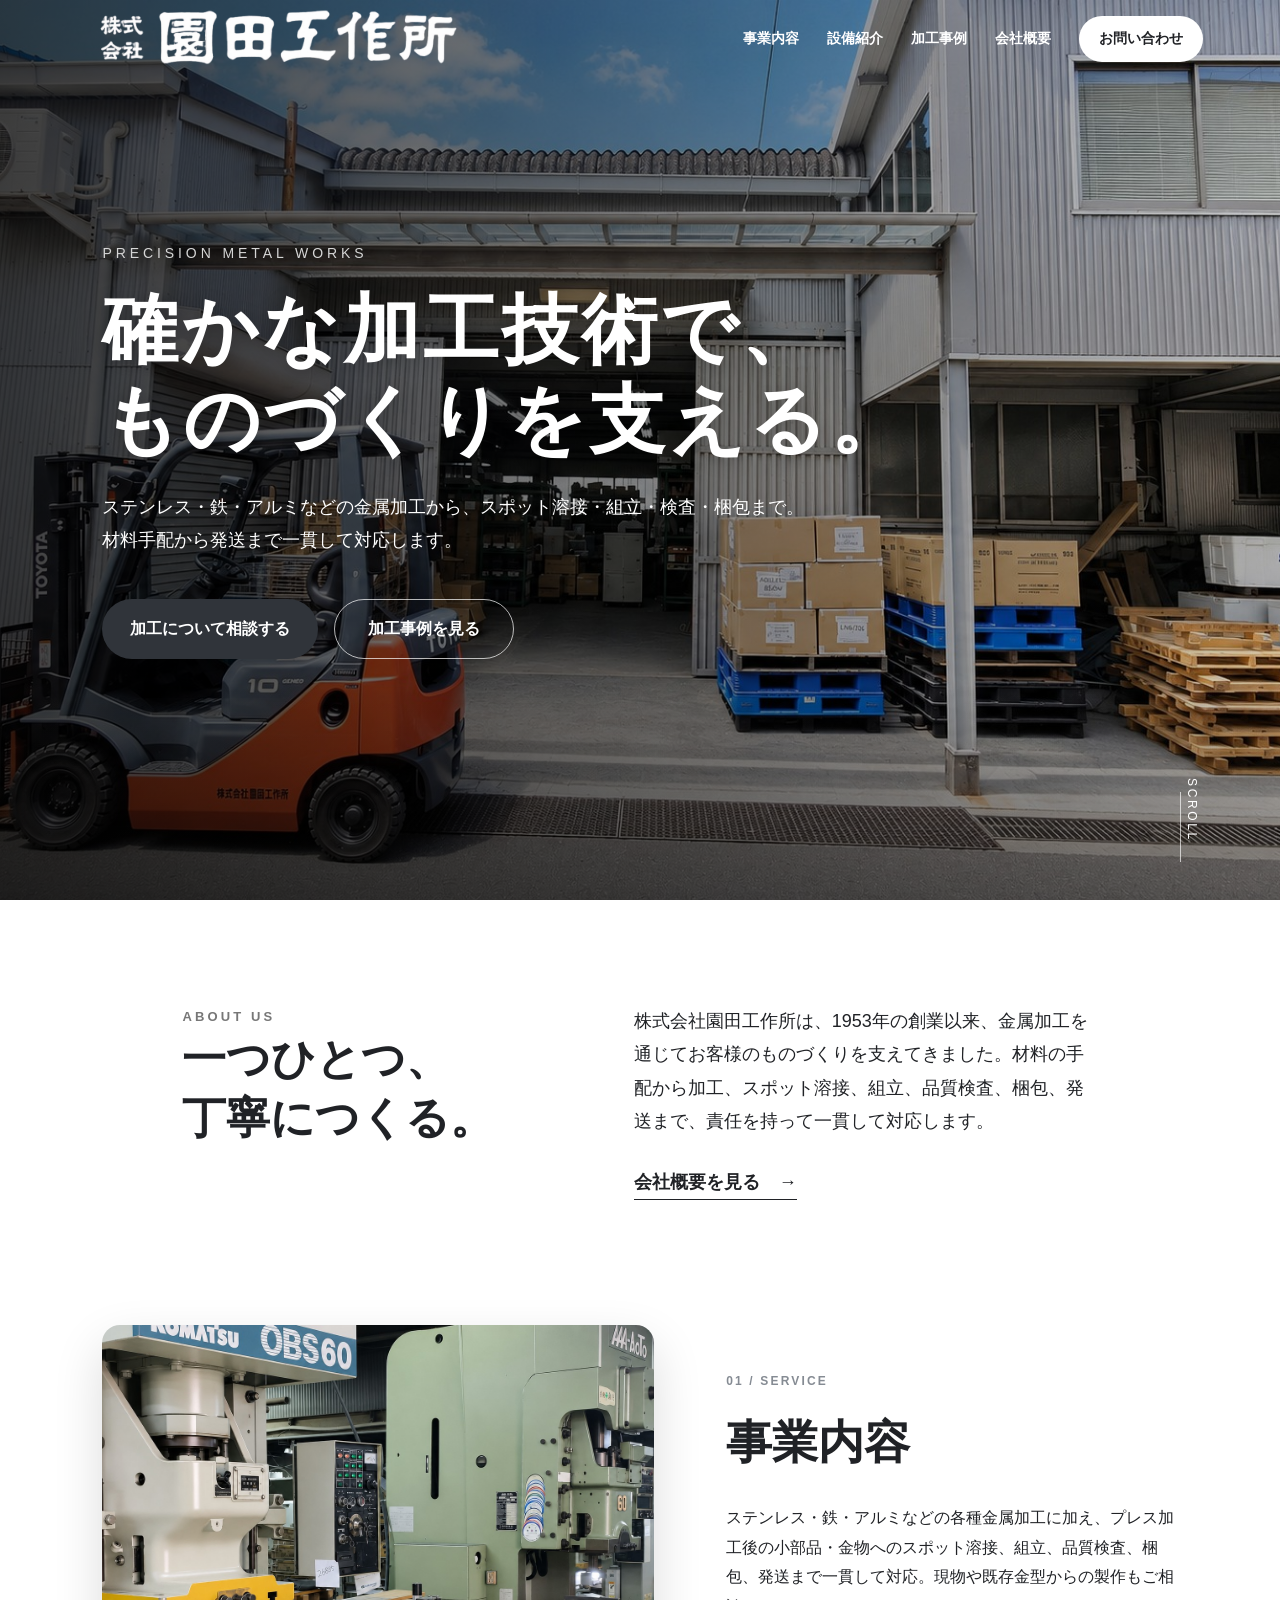
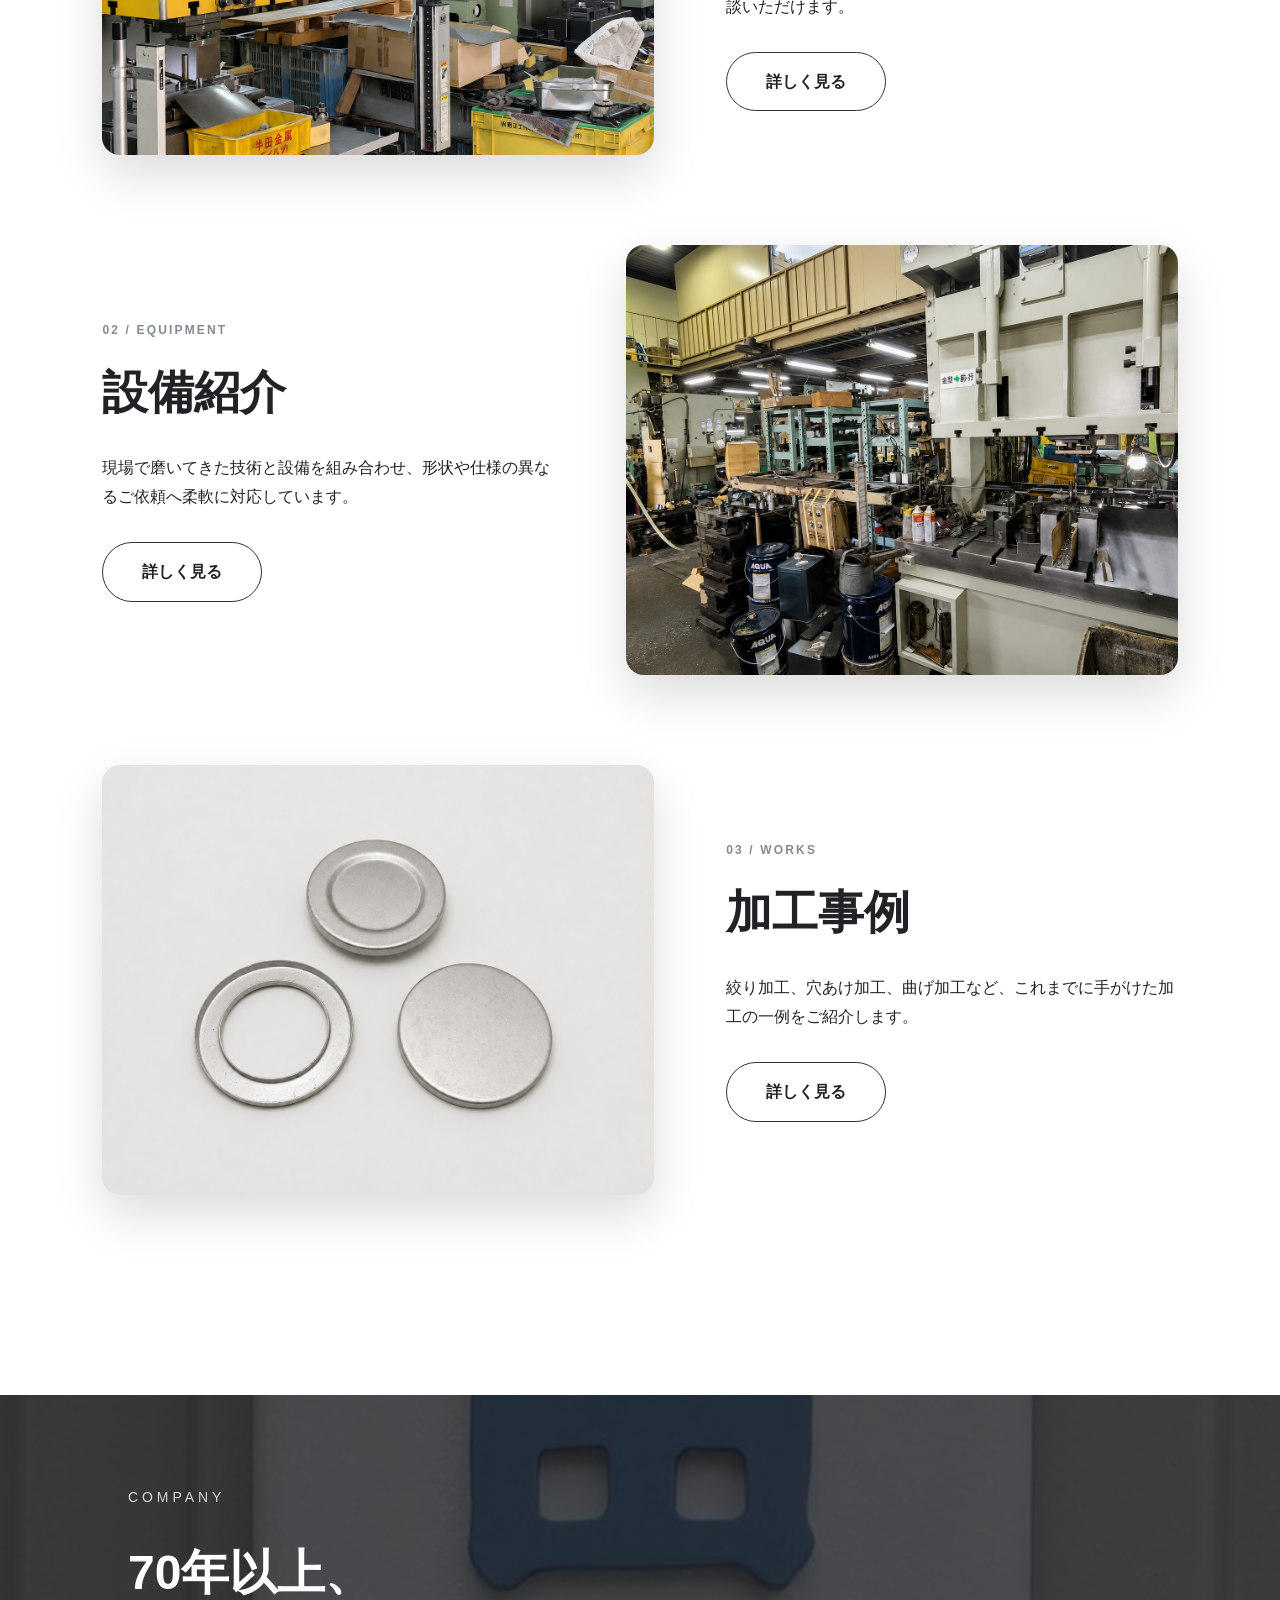
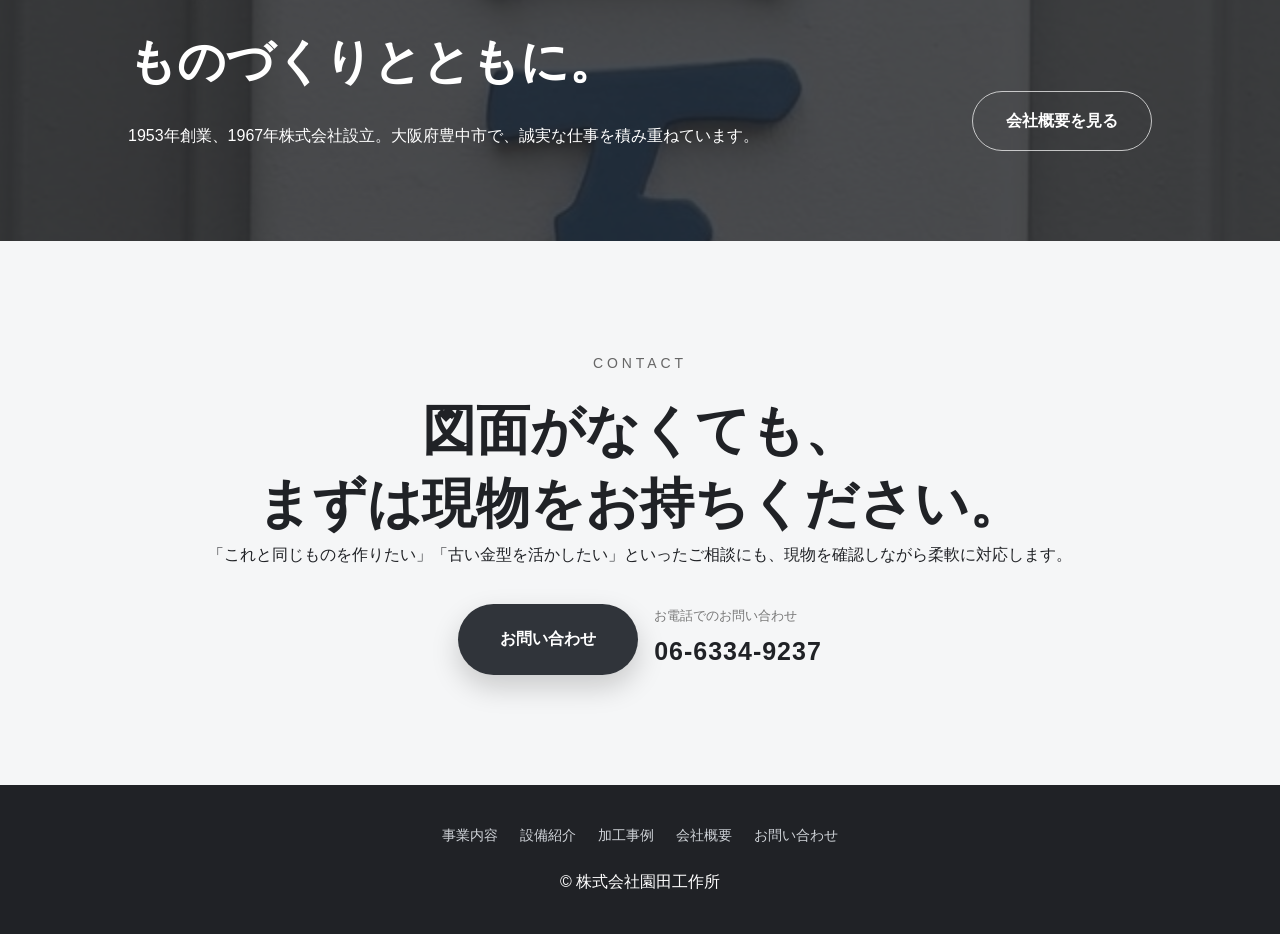
==== commit 5d7f083b: "スポット溶接対応と設備情報を追加" ====
--- a/index.html
+++ b/index.html
@@ -6,14 +6,14 @@
   <meta name="google-site-verification" content="8xk6bvxAxPz_JtSDbTNWfZpecxhqoy-TsTcsBMfCFuc">
   <meta name="viewport" content="width=device-width,initial-scale=1">
   <title>株式会社園田工作所 | 大阪・豊中の金属加工</title>
-  <meta name="description" content="大阪府豊中市の株式会社園田工作所。ステンレス・鉄・アルミなどの金属加工から、組立、品質検査、梱包、発送まで一貫して対応します。">
+  <meta name="description" content="大阪府豊中市の株式会社園田工作所。ステンレス・鉄・アルミなどの金属プレス加工から、スポット溶接、組立、品質検査、梱包、発送まで一貫して対応します。">
   <meta name="robots" content="index,follow,max-image-preview:large">
   <link rel="canonical" href="https://sonoda-kousakusho.com/">
   <meta property="og:locale" content="ja_JP">
   <meta property="og:type" content="website">
   <meta property="og:site_name" content="株式会社園田工作所">
   <meta property="og:title" content="株式会社園田工作所 | 大阪・豊中の金属加工">
-  <meta property="og:description" content="材料手配から加工、組立、品質検査、梱包、発送まで一貫対応する、大阪府豊中市の金属加工会社です。">
+  <meta property="og:description" content="材料手配から金属プレス加工、スポット溶接、組立、品質検査、梱包、発送まで一貫対応する、大阪府豊中市の金属加工会社です。">
   <meta property="og:url" content="https://sonoda-kousakusho.com/">
   <meta property="og:image" content="https://sonoda-kousakusho.com/images/hero-factory.jpg">
   <meta name="twitter:card" content="summary_large_image">
@@ -34,7 +34,7 @@
     <div class="hero-content fade-in">
       <p class="eyebrow">Precision Metal Works</p>
       <h1>確かな加工技術で、<br>ものづくりを支える。</h1>
-      <p class="hero-lead">ステンレス・鉄・アルミなどの金属加工から、組立・検査・梱包まで。<br>材料手配から発送まで一貫して対応します。</p>
+      <p class="hero-lead">ステンレス・鉄・アルミなどの金属加工から、スポット溶接・組立・検査・梱包まで。<br>材料手配から発送まで一貫して対応します。</p>
       <div class="hero-actions"><a href="contact.html" class="btn primary">加工について相談する</a><a href="works.html"
           class="btn secondary">加工事例を見る</a></div>
     </div>
@@ -47,7 +47,7 @@
         <h2>一つひとつ、<br>丁寧につくる。</h2>
       </div>
       <div>
-        <p>株式会社園田工作所は、1953年の創業以来、金属加工を通じてお客様のものづくりを支えてきました。材料の手配から加工、組立、品質検査、梱包、発送まで、責任を持って一貫して対応します。</p><a
+        <p>株式会社園田工作所は、1953年の創業以来、金属加工を通じてお客様のものづくりを支えてきました。材料の手配から加工、スポット溶接、組立、品質検査、梱包、発送まで、責任を持って一貫して対応します。</p><a
           class="text-link" href="company.html">会社概要を見る <span>→</span></a>
       </div>
     </section>
@@ -57,7 +57,7 @@
         <div class="home-feature-body">
           <p class="feature-number">01 / Service</p>
           <h2>事業内容</h2>
-          <p>ステンレス・鉄・アルミなどの各種金属加工に加え、組立、品質検査、梱包、発送まで一貫して対応。現物や既存金型からの製作もご相談いただけます。</p><a class="btn outline"
+          <p>ステンレス・鉄・アルミなどの各種金属加工に加え、プレス加工後の小部品・金物へのスポット溶接、組立、品質検査、梱包、発送まで一貫して対応。現物や既存金型からの製作もご相談いただけます。</p><a class="btn outline"
             href="service.html">詳しく見る</a>
         </div>
       </article>
@@ -101,4 +101,4 @@
   <script src="js/script.js"></script>
 </body>
 
-</html>+</html>
--- a/css/style.css
+++ b/css/style.css
@@ -802,18 +802,18 @@
 .company-message,.company-profile,.history-section{max-width:1120px;margin:auto}.company-message{width:84%;padding-left:0;padding-right:0;display:grid;grid-template-columns:1fr 1fr;gap:64px}.company-message .section-title{display:block;margin:0}.message-body{font-size:17px}.message-body p+p{margin-top:22px}
 .intro .section-title{order:1}.intro .intro-text{order:2}.company-page-link{order:3;grid-column:2;justify-self:start;font-weight:700;border-bottom:1px solid currentColor;padding-bottom:3px}
 .history-section{background:#f5f6f7;max-width:none}.history-section>.section-title,.history-list{max-width:1120px;margin-left:auto;margin-right:auto}.history-list{list-style:none;border-top:1px solid #d9dbde}.history-list li{display:grid;grid-template-columns:180px 1fr;gap:38px;padding:30px 0;border-bottom:1px solid #d9dbde}.history-list time{font-size:32px;font-weight:800;color:#555b63;letter-spacing:.05em}.history-list h3{font-size:22px;margin-bottom:6px}
-.profile-layout{display:grid;grid-template-columns:220px minmax(0,1fr);gap:48px;align-items:center}.profile-layout>img{width:100%;height:auto;object-fit:contain;padding:10px;background:#f5f6f7;border-radius:12px;box-shadow:0 14px 36px rgba(0,0,0,.12)}.profile-table{width:100%;border-collapse:collapse}.profile-table th,.profile-table td{padding:20px 12px;border-bottom:1px solid #dedfe1;text-align:left;vertical-align:top}.profile-table th{width:145px;color:#62666c}.profile-table a{text-decoration:underline;text-underline-offset:4px}
+.profile-layout{display:grid;grid-template-columns:130px minmax(0,1fr);gap:48px;align-items:center}.profile-layout>img{width:100%;height:auto;object-fit:contain;padding:8px;background:#f5f6f7;border-radius:10px;box-shadow:0 14px 36px rgba(0,0,0,.12)}.profile-table{width:100%;border-collapse:collapse}.profile-table th,.profile-table td{padding:16px 12px;border-bottom:1px solid #dedfe1;text-align:left;vertical-align:top}.profile-table th{width:145px;color:#62666c}.profile-table a{text-decoration:underline;text-underline-offset:4px}
 .access-section{background:#f5f6f7}.access-section>.section-title,.access-layout{max-width:1120px;margin-left:auto;margin-right:auto}.access-layout{display:grid;grid-template-columns:.65fr 1.35fr;gap:56px;align-items:center}.access-info h3{font-size:24px;margin-bottom:16px}.access-info .text-link{font-size:15px}.map-wrap{overflow:hidden;border-radius:16px;box-shadow:0 18px 45px rgba(0,0,0,.12);background:#ddd}.map-wrap iframe{display:block;width:100%;height:440px;border:0}
 .company-cta{padding:88px 8%;background:#202226;color:#fff;text-align:center}.company-cta h2{font-size:clamp(30px,4vw,44px);margin-bottom:28px}.company-cta .btn{background:#fff;color:#202226}
-@media(max-width:960px){.company-message,.access-layout{grid-template-columns:1fr;gap:40px}.profile-layout{grid-template-columns:160px minmax(0,1fr);gap:30px;align-items:start}}
-@media(max-width:640px){.page-hero{min-height:390px;padding:120px 6% 58px}.company-message{display:block}.company-message .section-title{margin-bottom:32px}.history-list li{grid-template-columns:1fr;gap:8px}.profile-layout{grid-template-columns:90px minmax(0,1fr);gap:14px;align-items:start}.profile-layout>img{width:90px;height:auto;padding:5px;border-radius:8px}.profile-table{font-size:13px;line-height:1.65}.profile-table th,.profile-table td{display:block;width:100%;padding:7px 2px}.profile-table th{border-bottom:0;padding-bottom:0;font-size:11px}.profile-table td{padding-top:1px;overflow-wrap:anywhere}.map-wrap iframe{height:320px}.company-cta{padding:68px 6%}.company-page-link{display:inline-block;margin-top:24px}}
+@media(max-width:960px){.company-message,.access-layout{grid-template-columns:1fr;gap:40px}.profile-layout{grid-template-columns:120px minmax(0,1fr);gap:24px;align-items:center}}
+@media(max-width:640px){.page-hero{min-height:390px;padding:120px 6% 58px}.company-message{display:block}.company-message .section-title{margin-bottom:32px}.history-list li{grid-template-columns:1fr;gap:8px}.profile-layout{grid-template-columns:clamp(96px,28vw,108px) minmax(0,1fr);gap:14px;align-items:start}.profile-layout>img{width:100%;height:auto;padding:5px;border-radius:8px}.profile-table{font-size:13px;line-height:1.65}.profile-table th,.profile-table td{display:block;width:100%;padding:7px 2px}.profile-table th{border-bottom:0;padding-bottom:0;font-size:11px}.profile-table td{padding-top:1px;overflow-wrap:anywhere}.map-wrap iframe{height:320px}.company-cta{padding:68px 6%}.company-page-link{display:inline-block;margin-top:24px}}
 
 /* Multi-page navigation and home summaries */
 .global-nav .nav-contact{background:#fff;color:#202226;padding:10px 20px;border-radius:999px;margin-top:-10px;margin-bottom:-10px}.site-header.scrolled .nav-contact,.subpage-header .nav-contact{background:#fff;color:#202226}.global-nav a[aria-current="page"]:after{width:100%}
 .home-intro{max-width:1120px;margin:auto;display:grid;grid-template-columns:.9fr 1.1fr;gap:72px;align-items:start}.home-intro .section-title{display:block;margin:0}.home-intro>div:last-child{font-size:18px}.text-link{display:inline-block;margin-top:28px;font-weight:800;border-bottom:1px solid #202226}.text-link span{margin-left:14px}
 .home-sections{padding:20px 8% 110px}.home-feature{max-width:1180px;margin:0 auto 90px;display:grid;grid-template-columns:1.1fr .9fr;align-items:center;gap:72px}.home-feature.reverse{grid-template-columns:.9fr 1.1fr}.home-feature.reverse .home-feature-image{order:2}.home-feature-image img{width:100%;height:430px;object-fit:cover;border-radius:18px;box-shadow:0 20px 50px rgba(0,0,0,.14)}.feature-number{color:#858b93;text-transform:uppercase;letter-spacing:.18em;font-size:12px;font-weight:800}.home-feature h2{font-size:clamp(32px,4vw,46px);margin:8px 0 18px}.home-feature .btn{margin-top:30px}.btn.outline{border:1px solid #30343a;min-width:160px}.btn.outline:hover{background:#30343a;color:#fff}.home-company{padding:90px 10%;background:url("../images/sign.jpg") center/cover no-repeat;color:#fff;position:relative;display:flex;align-items:end;justify-content:space-between;gap:40px}.home-company:before{content:"";position:absolute;inset:0;background:rgba(20,22,25,.76)}.home-company>*{position:relative}.home-company h2{font-size:clamp(32px,4vw,48px);margin-bottom:14px}.home-contact{padding:110px 8%;text-align:center;background:#f5f6f7}.home-contact h2{font-size:clamp(34px,5vw,54px);line-height:1.35}.home-contact .contact-actions{justify-content:center}.contact-phone{display:flex;flex-direction:column;text-align:left}.contact-phone small{color:#777}.contact-phone strong{font-size:25px;letter-spacing:.04em}
-.service-hero{background-image:url("../images/equipment-press.jpg")}.equipment-hero{background-image:url("../images/factory-inside.jpg")}.works-hero{background-image:url("../images/kakou1.png")}.contact-hero{background-image:url("../images/sign.jpg")}.detail-lead{width:84%;max-width:1120px;margin:auto;padding-left:0;padding-right:0;display:grid;grid-template-columns:1fr 1fr;gap:64px}.detail-lead .section-title{display:block;margin:0}.detail-lead>p{font-size:18px}.detail-cards{max-width:1180px;margin:auto;display:grid;grid-template-columns:1fr 1fr;gap:28px}.detail-card{position:relative;background:#f5f6f7}.detail-card>span{position:absolute;z-index:2;top:18px;left:22px;color:#fff;font-weight:800;letter-spacing:.14em}.detail-card img{width:100%;height:280px;object-fit:cover}.detail-card div{padding:30px}.detail-card h2{margin-bottom:10px}.process-band{padding:100px 8%;background:#202226;color:#fff}.process-band .section-title p{color:#aeb3ba}.simple-flow{max-width:1120px;margin:auto;display:grid;grid-template-columns:repeat(4,1fr);list-style:none}.simple-flow li{padding:30px;border-left:1px solid #555}.simple-flow span{display:block;color:#aeb3ba;margin-bottom:20px}.simple-flow strong{font-size:20px}.simple-flow p{margin-top:8px;color:#d7dbe0;font-size:14px}
-.equipment-gallery{max-width:1180px;margin:auto;display:grid;grid-template-columns:1fr 1fr;gap:28px}.equipment-gallery .wide{grid-column:1/-1}.equipment-gallery img{width:100%;height:350px;object-fit:cover;border-radius:16px}.equipment-gallery .wide img{height:540px}.equipment-gallery figcaption{padding:18px 4px}.equipment-gallery strong{font-size:21px}.equipment-gallery p{color:#666}
+.service-hero{background-image:url("../images/equipment-press.jpg")}.equipment-hero{background-image:url("../images/equipment-blueprint.jpg")}.works-hero{background-image:url("../images/works-blueprint.jpg")}.company-hero{background-image:url("../images/hero-factory.jpg");background-position:center 48%}.contact-hero{background-image:url("../images/sign.jpg")}.detail-lead{width:84%;max-width:1120px;margin:auto;padding-left:0;padding-right:0;display:grid;grid-template-columns:1fr 1fr;gap:64px}.detail-lead .section-title{display:block;margin:0}.detail-lead>p{font-size:18px}.detail-cards{max-width:1180px;margin:auto;display:grid;grid-template-columns:1fr 1fr;gap:28px}.detail-card{position:relative;background:#f5f6f7}.detail-card>span{position:absolute;z-index:2;top:18px;left:22px;color:#fff;font-weight:800;letter-spacing:.14em}.detail-card img{width:100%;height:280px;object-fit:cover}.detail-card div{padding:30px}.detail-card h2{margin-bottom:10px}.process-band{padding:100px 8%;background:#202226;color:#fff}.process-band .section-title p{color:#aeb3ba}.simple-flow{max-width:1120px;margin:auto;display:grid;grid-template-columns:repeat(4,1fr);list-style:none}.simple-flow li{padding:30px;border-left:1px solid #555}.simple-flow span{display:block;color:#aeb3ba;margin-bottom:20px}.simple-flow strong{font-size:20px}.simple-flow p{margin-top:8px;color:#d7dbe0;font-size:14px}
+.equipment-gallery{max-width:1180px;margin:auto;display:grid;grid-template-columns:1fr 1fr;gap:28px}.equipment-gallery .wide{grid-column:1/-1}.equipment-gallery img{width:100%;height:350px;object-fit:cover;border-radius:16px}.equipment-gallery .wide img{height:540px}.equipment-gallery .spot-welders img{object-position:center 38%}.equipment-gallery figcaption{padding:18px 4px}.equipment-gallery strong{font-size:21px}.equipment-gallery p{color:#666}
 .equipment-section{background:#fff}.equipment-list{max-width:1180px;margin:72px auto 0;padding:38px 42px;background:#202226;color:#fff;border-radius:18px;display:grid;grid-template-columns:260px 1fr;gap:44px;align-items:start}.equipment-list-heading>p{color:#aeb3ba;text-transform:uppercase;letter-spacing:.2em;font-size:12px;font-weight:700}.equipment-list-heading h3{font-size:30px;margin:8px 0 12px}.equipment-list-heading span{color:#d7dbe0}.equipment-table-wrap{overflow-x:auto}.equipment-table{width:100%;border-collapse:collapse;min-width:610px}.equipment-table th,.equipment-table td{padding:15px 12px;border-bottom:1px solid #4b4f55;text-align:left}.equipment-table th{color:#aeb3ba;font-size:12px;letter-spacing:.08em}.equipment-table td:last-child{white-space:nowrap;font-weight:700}
 .tooling-section{background:#f5f6f7}.tooling-gallery{max-width:1180px;margin:auto;display:grid;grid-template-columns:1fr 1fr;gap:28px}.tooling-gallery img{width:100%;height:390px;object-fit:cover;border-radius:16px}.tooling-gallery figcaption{padding:18px 4px}.tooling-gallery strong{font-size:21px}.tooling-gallery p{color:#666}.works-detail-grid.compact{max-width:900px;grid-template-columns:repeat(2,1fr)}
 .works-detail-grid{max-width:1180px;margin:auto;display:grid;grid-template-columns:repeat(3,1fr);gap:24px}.works-detail-grid button{width:100%;border:0;background:#f5f6f7;text-align:left;cursor:pointer}.works-detail-grid img{width:100%;height:270px;object-fit:cover}.works-detail-grid figcaption{padding:20px}.works-detail-grid figcaption span{display:block;color:#858b93;text-transform:uppercase;font-size:11px;letter-spacing:.15em}.works-detail-grid figcaption strong{font-size:19px}
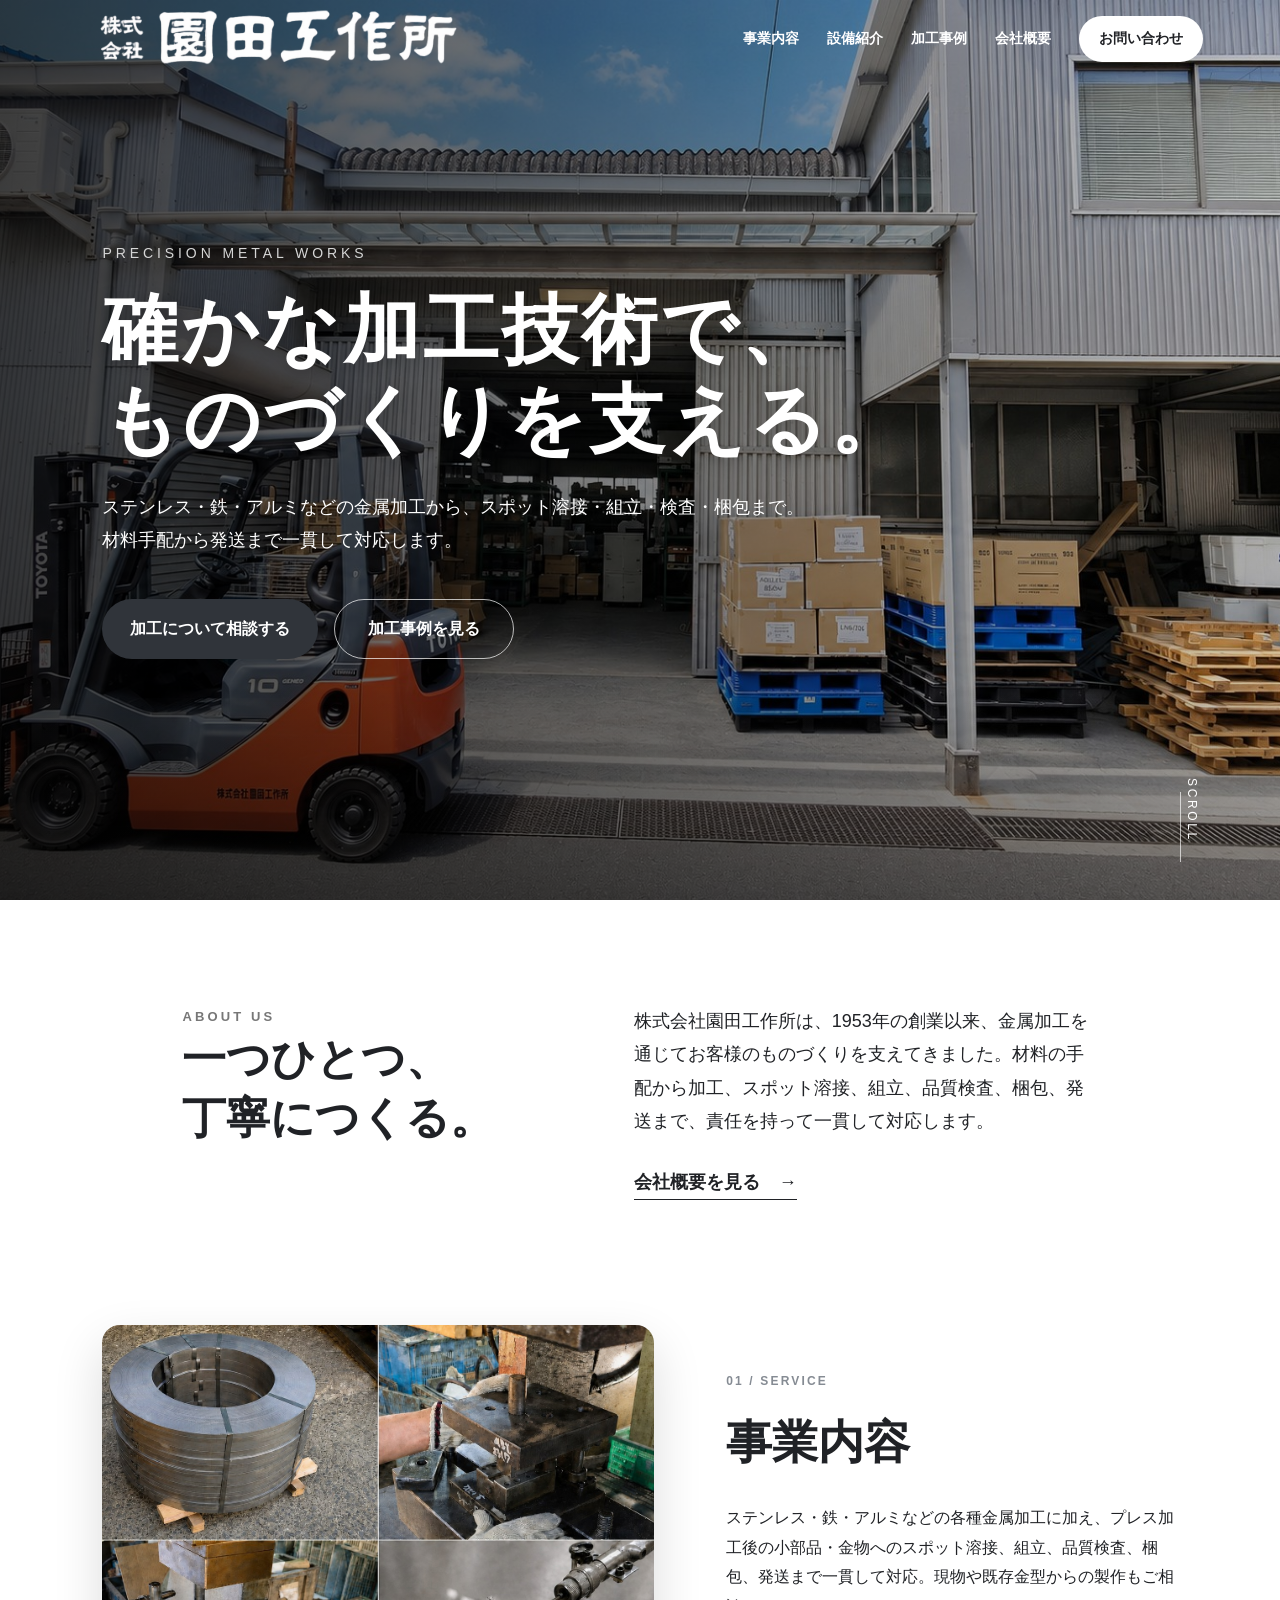
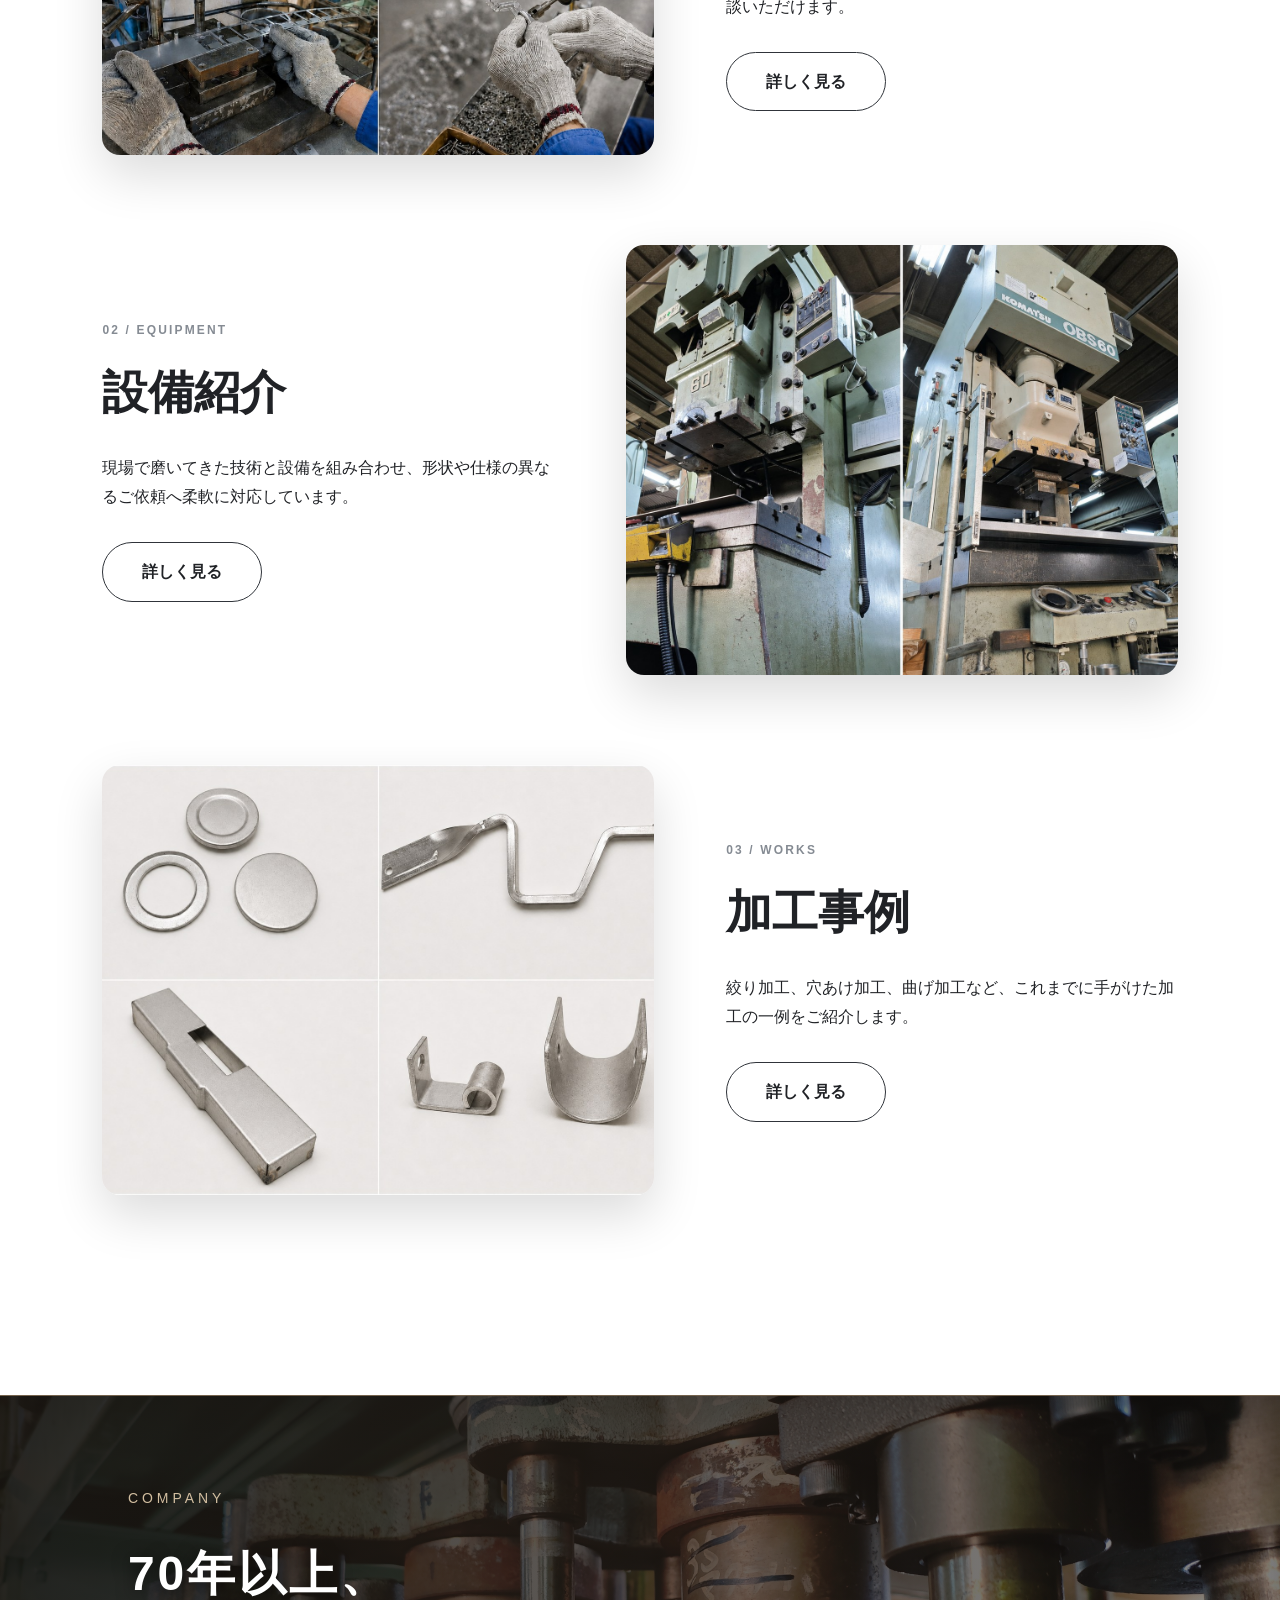
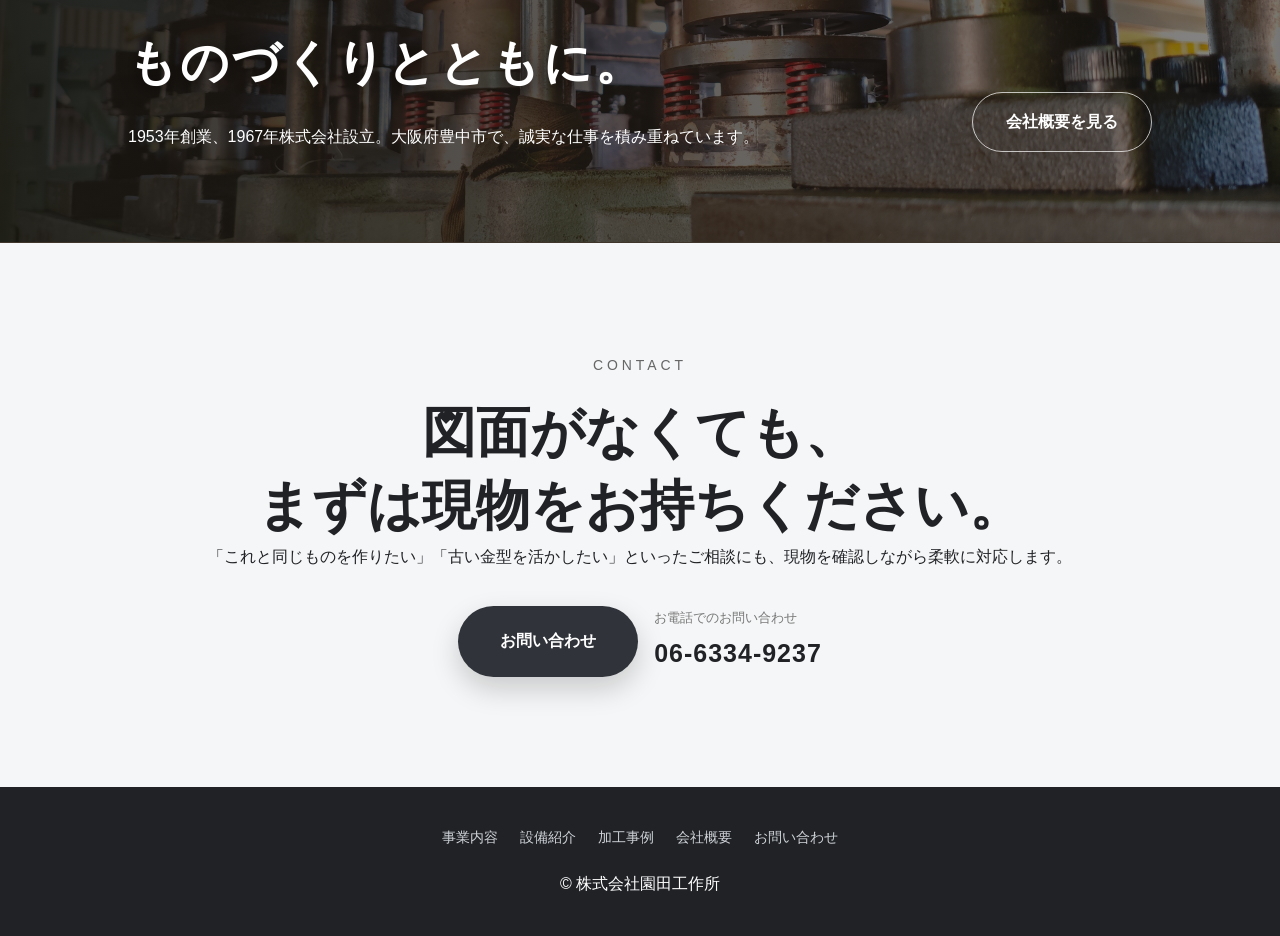
==== commit d81c8a6b: "SEO設定と画像を更新" ====
--- a/index.html
+++ b/index.html
@@ -19,7 +19,7 @@
   <meta name="twitter:card" content="summary_large_image">
   <script
     type="application/ld+json">{"@context":"https://schema.org","@type":"Organization","@id":"https://sonoda-kousakusho.com/#organization","name":"株式会社園田工作所","url":"https://sonoda-kousakusho.com/","logo":"https://sonoda-kousakusho.com/images/logo.png","foundingDate":"1953","telephone":"+81-6-6334-9237","email":"TS.SonodaFactoryCorp@outlook.jp","address":{"@type":"PostalAddress","streetAddress":"庄内栄町4-21-7","addressLocality":"豊中市","addressRegion":"大阪府","addressCountry":"JP"}}</script>
-  <link rel="stylesheet" href="css/style.css?v=20260706-7">
+  <link rel="stylesheet" href="css/style.css?v=20260708-3">
 </head>
 
 <body>
@@ -53,7 +53,7 @@
     </section>
     <section class="home-sections">
       <article class="home-feature reveal">
-        <div class="home-feature-image"><img src="images/equipment-press.jpg" alt="金属加工設備" loading="lazy"></div>
+        <div class="home-feature-image"><img src="images/home-service-process-v5.jpg" alt="材料から金型セット、プレス加工、組み立てまでの工程" loading="lazy"></div>
         <div class="home-feature-body">
           <p class="feature-number">01 / Service</p>
           <h2>事業内容</h2>
@@ -62,7 +62,7 @@
         </div>
       </article>
       <article class="home-feature reverse reveal">
-        <div class="home-feature-image"><img src="images/factory-inside.jpg" alt="園田工作所の工場内" loading="lazy"></div>
+        <div class="home-feature-image"><img src="images/home-equipment-presses-v2.jpg" alt="下から見上げた2台のプレス設備" loading="lazy"></div>
         <div class="home-feature-body">
           <p class="feature-number">02 / Equipment</p>
           <h2>設備紹介</h2>
@@ -70,7 +70,7 @@
         </div>
       </article>
       <article class="home-feature reveal">
-        <div class="home-feature-image"><img src="images/kakou1.png" alt="絞り加工例" loading="lazy"></div>
+        <div class="home-feature-image"><img src="images/home-works-grid-v2.jpg" alt="金属プレス加工品4種" loading="lazy"></div>
         <div class="home-feature-body">
           <p class="feature-number">03 / Works</p>
           <h2>加工事例</h2>
--- a/css/style.css
+++ b/css/style.css
@@ -53,19 +53,19 @@
     backdrop-filter: blur(10px)
 }
 
-.logo{
-    display:flex;
-    align-items:center;
-}
-
-.logo img{
-    height:100px;
-    width:auto;
-    display:block;
+.logo {
+    display: flex;
+    align-items: center;
+}
+
+.logo img {
+    height: 100px;
+    width: auto;
+    display: block;
 }
 
 .logo,
-.company-name{
+.company-name {
     font-family: 'Yuji Syuku', serif;
     letter-spacing: 0.08em;
     font-weight: 400;
@@ -713,8 +713,8 @@
         font-size: 18px
     }
 
-    .logo img{
-        height:70px;
+    .logo img {
+        height: 70px;
     }
 
     .logo span {
@@ -794,40 +794,1270 @@
 }
 
 /* Company page */
-.subpage-header{background:#202226;color:#fff;box-shadow:0 8px 24px rgba(0,0,0,.08)}
-.page-hero{position:relative;min-height:480px;padding:150px 8% 80px;display:flex;align-items:flex-end;color:#fff;background:url("../images/factory-inside.jpg") center/cover no-repeat}
-.page-hero:before{content:"";position:absolute;inset:0;background:linear-gradient(90deg,rgba(20,22,25,.88),rgba(20,22,25,.4))}
-.page-hero>div{position:relative;z-index:1}.page-hero h1{font-size:clamp(46px,7vw,76px);line-height:1.2;margin-bottom:14px}.page-hero>div>p:last-child{font-size:18px;letter-spacing:.08em}
-.breadcrumb{max-width:1180px;margin:auto;padding:20px 8%;display:flex;gap:12px;color:#73777d;font-size:13px}
-.company-message,.company-profile,.history-section{max-width:1120px;margin:auto}.company-message{width:84%;padding-left:0;padding-right:0;display:grid;grid-template-columns:1fr 1fr;gap:64px}.company-message .section-title{display:block;margin:0}.message-body{font-size:17px}.message-body p+p{margin-top:22px}
-.intro .section-title{order:1}.intro .intro-text{order:2}.company-page-link{order:3;grid-column:2;justify-self:start;font-weight:700;border-bottom:1px solid currentColor;padding-bottom:3px}
-.history-section{background:#f5f6f7;max-width:none}.history-section>.section-title,.history-list{max-width:1120px;margin-left:auto;margin-right:auto}.history-list{list-style:none;border-top:1px solid #d9dbde}.history-list li{display:grid;grid-template-columns:180px 1fr;gap:38px;padding:30px 0;border-bottom:1px solid #d9dbde}.history-list time{font-size:32px;font-weight:800;color:#555b63;letter-spacing:.05em}.history-list h3{font-size:22px;margin-bottom:6px}
-.profile-layout{display:grid;grid-template-columns:130px minmax(0,1fr);gap:48px;align-items:center}.profile-layout>img{width:100%;height:auto;object-fit:contain;padding:8px;background:#f5f6f7;border-radius:10px;box-shadow:0 14px 36px rgba(0,0,0,.12)}.profile-table{width:100%;border-collapse:collapse}.profile-table th,.profile-table td{padding:16px 12px;border-bottom:1px solid #dedfe1;text-align:left;vertical-align:top}.profile-table th{width:145px;color:#62666c}.profile-table a{text-decoration:underline;text-underline-offset:4px}
-.access-section{background:#f5f6f7}.access-section>.section-title,.access-layout{max-width:1120px;margin-left:auto;margin-right:auto}.access-layout{display:grid;grid-template-columns:.65fr 1.35fr;gap:56px;align-items:center}.access-info h3{font-size:24px;margin-bottom:16px}.access-info .text-link{font-size:15px}.map-wrap{overflow:hidden;border-radius:16px;box-shadow:0 18px 45px rgba(0,0,0,.12);background:#ddd}.map-wrap iframe{display:block;width:100%;height:440px;border:0}
-.company-cta{padding:88px 8%;background:#202226;color:#fff;text-align:center}.company-cta h2{font-size:clamp(30px,4vw,44px);margin-bottom:28px}.company-cta .btn{background:#fff;color:#202226}
-@media(max-width:960px){.company-message,.access-layout{grid-template-columns:1fr;gap:40px}.profile-layout{grid-template-columns:120px minmax(0,1fr);gap:24px;align-items:center}}
-@media(max-width:640px){.page-hero{min-height:390px;padding:120px 6% 58px}.company-message{display:block}.company-message .section-title{margin-bottom:32px}.history-list li{grid-template-columns:1fr;gap:8px}.profile-layout{grid-template-columns:clamp(96px,28vw,108px) minmax(0,1fr);gap:14px;align-items:start}.profile-layout>img{width:100%;height:auto;padding:5px;border-radius:8px}.profile-table{font-size:13px;line-height:1.65}.profile-table th,.profile-table td{display:block;width:100%;padding:7px 2px}.profile-table th{border-bottom:0;padding-bottom:0;font-size:11px}.profile-table td{padding-top:1px;overflow-wrap:anywhere}.map-wrap iframe{height:320px}.company-cta{padding:68px 6%}.company-page-link{display:inline-block;margin-top:24px}}
+.subpage-header {
+    background: #202226;
+    color: #fff;
+    box-shadow: 0 8px 24px rgba(0, 0, 0, .08)
+}
+
+.page-hero {
+    position: relative;
+    min-height: 480px;
+    padding: 150px 8% 80px;
+    display: flex;
+    align-items: flex-end;
+    color: #fff;
+    background: url("../images/factory-inside.jpg") center/cover no-repeat
+}
+
+.page-hero:before {
+    content: "";
+    position: absolute;
+    inset: 0;
+    background: linear-gradient(90deg, rgba(20, 22, 25, .88), rgba(20, 22, 25, .4))
+}
+
+.page-hero>div {
+    position: relative;
+    z-index: 1
+}
+
+.page-hero h1 {
+    font-size: clamp(46px, 7vw, 76px);
+    line-height: 1.2;
+    margin-bottom: 14px
+}
+
+.page-hero>div>p:last-child {
+    font-size: 18px;
+    letter-spacing: .08em
+}
+
+.breadcrumb {
+    max-width: 1180px;
+    margin: auto;
+    padding: 20px 8%;
+    display: flex;
+    gap: 12px;
+    color: #73777d;
+    font-size: 13px
+}
+
+.company-message,
+.company-profile,
+.history-section {
+    max-width: 1120px;
+    margin: auto
+}
+
+.company-message {
+    width: 84%;
+    padding-left: 0;
+    padding-right: 0;
+    display: grid;
+    grid-template-columns: 1fr 1fr;
+    gap: 64px
+}
+
+.company-message .section-title {
+    display: block;
+    margin: 0
+}
+
+.message-body {
+    font-size: 17px
+}
+
+.message-body p+p {
+    margin-top: 22px
+}
+
+.intro .section-title {
+    order: 1
+}
+
+.intro .intro-text {
+    order: 2
+}
+
+.company-page-link {
+    order: 3;
+    grid-column: 2;
+    justify-self: start;
+    font-weight: 700;
+    border-bottom: 1px solid currentColor;
+    padding-bottom: 3px
+}
+
+.history-section {
+    background: #f5f6f7;
+    max-width: none
+}
+
+.history-section>.section-title,
+.history-list {
+    max-width: 1120px;
+    margin-left: auto;
+    margin-right: auto
+}
+
+.history-list {
+    list-style: none;
+    border-top: 1px solid #d9dbde
+}
+
+.history-list li {
+    display: grid;
+    grid-template-columns: 180px 1fr;
+    gap: 38px;
+    padding: 30px 0;
+    border-bottom: 1px solid #d9dbde
+}
+
+.history-list time {
+    font-size: 32px;
+    font-weight: 800;
+    color: #555b63;
+    letter-spacing: .05em
+}
+
+.history-list h3 {
+    font-size: 22px;
+    margin-bottom: 6px
+}
+
+.profile-layout {
+    display: grid;
+    grid-template-columns: 130px minmax(0, 1fr);
+    gap: 48px;
+    align-items: center
+}
+
+.profile-layout>img {
+    width: 100%;
+    height: auto;
+    object-fit: contain;
+    padding: 8px;
+    background: #f5f6f7;
+    border-radius: 10px;
+    box-shadow: 0 14px 36px rgba(0, 0, 0, .12)
+}
+
+.profile-table {
+    width: 100%;
+    border-collapse: collapse
+}
+
+.profile-table th,
+.profile-table td {
+    padding: 16px 12px;
+    border-bottom: 1px solid #dedfe1;
+    text-align: left;
+    vertical-align: top
+}
+
+.profile-table th {
+    width: 145px;
+    color: #62666c
+}
+
+.profile-table a {
+    text-decoration: underline;
+    text-underline-offset: 4px
+}
+
+.access-section {
+    background: #f5f6f7
+}
+
+.access-section>.section-title,
+.access-layout {
+    max-width: 1120px;
+    margin-left: auto;
+    margin-right: auto
+}
+
+.access-layout {
+    display: grid;
+    grid-template-columns: .65fr 1.35fr;
+    gap: 56px;
+    align-items: center
+}
+
+.access-info h3 {
+    font-size: 24px;
+    margin-bottom: 16px
+}
+
+.access-info .text-link {
+    font-size: 15px
+}
+
+.map-wrap {
+    overflow: hidden;
+    border-radius: 16px;
+    box-shadow: 0 18px 45px rgba(0, 0, 0, .12);
+    background: #ddd
+}
+
+.map-wrap iframe {
+    display: block;
+    width: 100%;
+    height: 440px;
+    border: 0
+}
+
+.company-cta {
+    padding: 88px 8%;
+    background: #202226;
+    color: #fff;
+    text-align: center
+}
+
+.company-cta h2 {
+    font-size: clamp(30px, 4vw, 44px);
+    margin-bottom: 28px
+}
+
+.company-cta .btn {
+    background: #fff;
+    color: #202226
+}
+
+@media(max-width:960px) {
+
+    .company-message,
+    .access-layout {
+        grid-template-columns: 1fr;
+        gap: 40px
+    }
+
+    .profile-layout {
+        grid-template-columns: 120px minmax(0, 1fr);
+        gap: 24px;
+        align-items: center
+    }
+}
+
+@media(max-width:640px) {
+    .page-hero {
+        min-height: 390px;
+        padding: 120px 6% 58px
+    }
+
+    .company-message {
+        display: block
+    }
+
+    .company-message .section-title {
+        margin-bottom: 32px
+    }
+
+    .history-list li {
+        grid-template-columns: 1fr;
+        gap: 8px
+    }
+
+    .profile-layout {
+        grid-template-columns: clamp(96px, 28vw, 108px) minmax(0, 1fr);
+        gap: 14px;
+        align-items: start
+    }
+
+    .profile-layout>img {
+        width: 100%;
+        height: auto;
+        padding: 5px;
+        border-radius: 8px
+    }
+
+    .profile-table {
+        font-size: 13px;
+        line-height: 1.65
+    }
+
+    .profile-table th,
+    .profile-table td {
+        display: block;
+        width: 100%;
+        padding: 7px 2px
+    }
+
+    .profile-table th {
+        border-bottom: 0;
+        padding-bottom: 0;
+        font-size: 11px
+    }
+
+    .profile-table td {
+        padding-top: 1px;
+        overflow-wrap: anywhere
+    }
+
+    .map-wrap iframe {
+        height: 320px
+    }
+
+    .company-cta {
+        padding: 68px 6%
+    }
+
+    .company-page-link {
+        display: inline-block;
+        margin-top: 24px
+    }
+}
 
 /* Multi-page navigation and home summaries */
-.global-nav .nav-contact{background:#fff;color:#202226;padding:10px 20px;border-radius:999px;margin-top:-10px;margin-bottom:-10px}.site-header.scrolled .nav-contact,.subpage-header .nav-contact{background:#fff;color:#202226}.global-nav a[aria-current="page"]:after{width:100%}
-.home-intro{max-width:1120px;margin:auto;display:grid;grid-template-columns:.9fr 1.1fr;gap:72px;align-items:start}.home-intro .section-title{display:block;margin:0}.home-intro>div:last-child{font-size:18px}.text-link{display:inline-block;margin-top:28px;font-weight:800;border-bottom:1px solid #202226}.text-link span{margin-left:14px}
-.home-sections{padding:20px 8% 110px}.home-feature{max-width:1180px;margin:0 auto 90px;display:grid;grid-template-columns:1.1fr .9fr;align-items:center;gap:72px}.home-feature.reverse{grid-template-columns:.9fr 1.1fr}.home-feature.reverse .home-feature-image{order:2}.home-feature-image img{width:100%;height:430px;object-fit:cover;border-radius:18px;box-shadow:0 20px 50px rgba(0,0,0,.14)}.feature-number{color:#858b93;text-transform:uppercase;letter-spacing:.18em;font-size:12px;font-weight:800}.home-feature h2{font-size:clamp(32px,4vw,46px);margin:8px 0 18px}.home-feature .btn{margin-top:30px}.btn.outline{border:1px solid #30343a;min-width:160px}.btn.outline:hover{background:#30343a;color:#fff}.home-company{padding:90px 10%;background:url("../images/sign.jpg") center/cover no-repeat;color:#fff;position:relative;display:flex;align-items:end;justify-content:space-between;gap:40px}.home-company:before{content:"";position:absolute;inset:0;background:rgba(20,22,25,.76)}.home-company>*{position:relative}.home-company h2{font-size:clamp(32px,4vw,48px);margin-bottom:14px}.home-contact{padding:110px 8%;text-align:center;background:#f5f6f7}.home-contact h2{font-size:clamp(34px,5vw,54px);line-height:1.35}.home-contact .contact-actions{justify-content:center}.contact-phone{display:flex;flex-direction:column;text-align:left}.contact-phone small{color:#777}.contact-phone strong{font-size:25px;letter-spacing:.04em}
-.service-hero{background-image:url("../images/equipment-press.jpg")}.equipment-hero{background-image:url("../images/equipment-blueprint.jpg")}.works-hero{background-image:url("../images/works-blueprint.jpg")}.company-hero{background-image:url("../images/hero-factory.jpg");background-position:center 48%}.contact-hero{background-image:url("../images/sign.jpg")}.detail-lead{width:84%;max-width:1120px;margin:auto;padding-left:0;padding-right:0;display:grid;grid-template-columns:1fr 1fr;gap:64px}.detail-lead .section-title{display:block;margin:0}.detail-lead>p{font-size:18px}.detail-cards{max-width:1180px;margin:auto;display:grid;grid-template-columns:1fr 1fr;gap:28px}.detail-card{position:relative;background:#f5f6f7}.detail-card>span{position:absolute;z-index:2;top:18px;left:22px;color:#fff;font-weight:800;letter-spacing:.14em}.detail-card img{width:100%;height:280px;object-fit:cover}.detail-card div{padding:30px}.detail-card h2{margin-bottom:10px}.process-band{padding:100px 8%;background:#202226;color:#fff}.process-band .section-title p{color:#aeb3ba}.simple-flow{max-width:1120px;margin:auto;display:grid;grid-template-columns:repeat(4,1fr);list-style:none}.simple-flow li{padding:30px;border-left:1px solid #555}.simple-flow span{display:block;color:#aeb3ba;margin-bottom:20px}.simple-flow strong{font-size:20px}.simple-flow p{margin-top:8px;color:#d7dbe0;font-size:14px}
-.equipment-gallery{max-width:1180px;margin:auto;display:grid;grid-template-columns:1fr 1fr;gap:28px}.equipment-gallery .wide{grid-column:1/-1}.equipment-gallery img{width:100%;height:350px;object-fit:cover;border-radius:16px}.equipment-gallery .wide img{height:540px}.equipment-gallery .spot-welders img{object-position:center 38%}.equipment-gallery figcaption{padding:18px 4px}.equipment-gallery strong{font-size:21px}.equipment-gallery p{color:#666}
-.equipment-section{background:#fff}.equipment-list{max-width:1180px;margin:72px auto 0;padding:38px 42px;background:#202226;color:#fff;border-radius:18px;display:grid;grid-template-columns:260px 1fr;gap:44px;align-items:start}.equipment-list-heading>p{color:#aeb3ba;text-transform:uppercase;letter-spacing:.2em;font-size:12px;font-weight:700}.equipment-list-heading h3{font-size:30px;margin:8px 0 12px}.equipment-list-heading span{color:#d7dbe0}.equipment-table-wrap{overflow-x:auto}.equipment-table{width:100%;border-collapse:collapse;min-width:610px}.equipment-table th,.equipment-table td{padding:15px 12px;border-bottom:1px solid #4b4f55;text-align:left}.equipment-table th{color:#aeb3ba;font-size:12px;letter-spacing:.08em}.equipment-table td:last-child{white-space:nowrap;font-weight:700}
-.tooling-section{background:#f5f6f7}.tooling-gallery{max-width:1180px;margin:auto;display:grid;grid-template-columns:1fr 1fr;gap:28px}.tooling-gallery img{width:100%;height:390px;object-fit:cover;border-radius:16px}.tooling-gallery figcaption{padding:18px 4px}.tooling-gallery strong{font-size:21px}.tooling-gallery p{color:#666}.works-detail-grid.compact{max-width:900px;grid-template-columns:repeat(2,1fr)}
-.works-detail-grid{max-width:1180px;margin:auto;display:grid;grid-template-columns:repeat(3,1fr);gap:24px}.works-detail-grid button{width:100%;border:0;background:#f5f6f7;text-align:left;cursor:pointer}.works-detail-grid img{width:100%;height:270px;object-fit:cover}.works-detail-grid figcaption{padding:20px}.works-detail-grid figcaption span{display:block;color:#858b93;text-transform:uppercase;font-size:11px;letter-spacing:.15em}.works-detail-grid figcaption strong{font-size:19px}
-.contact-lead{max-width:850px;margin:auto;text-align:center}.contact-lead>p{font-size:18px}.contact-methods{max-width:1040px;margin:0 auto 110px;padding:0 6%;display:grid;grid-template-columns:1fr 1fr;gap:24px}.contact-method{min-width:0;padding:48px;background:#f5f6f7;border:1px solid #e2e3e5;transition:.3s}.contact-method p{overflow-wrap:anywhere}.contact-method:hover{transform:translateY(-5px)}.contact-method.primary-method{background:#202226;color:#fff}.contact-method>span{text-transform:uppercase;letter-spacing:.2em;font-size:12px}.contact-method h2{font-size:28px;margin:16px 0}.contact-method strong{display:block;margin-top:28px}.inquiry-guide{max-width:1040px;margin:auto;display:grid;grid-template-columns:1fr 1fr;gap:70px;background:#f5f6f7}.inquiry-guide h2{font-size:34px}.inquiry-guide ul{list-style:none}.inquiry-guide li{padding:14px 0;border-bottom:1px solid #d7d9dc}.inquiry-guide li:before{content:"✓";margin-right:12px}.contact-company{text-align:center;padding:50px 6%;line-height:2;background:#202226;color:#d7dbe0}
-@media(max-width:960px){.global-nav .nav-contact{background:none;color:inherit;padding:0;border-radius:0;margin:0}.home-intro,.home-feature,.home-feature.reverse,.detail-lead{grid-template-columns:1fr;gap:35px}.home-feature.reverse .home-feature-image{order:0}.detail-cards{grid-template-columns:1fr}.simple-flow{grid-template-columns:1fr 1fr}.works-detail-grid{grid-template-columns:1fr 1fr}}
-@media(max-width:960px){.equipment-list{grid-template-columns:1fr;gap:24px}}
-@media(max-width:640px){.home-intro{display:block}.home-intro .section-title{margin-bottom:28px}.home-sections{padding-left:6%;padding-right:6%}.home-feature{display:block;margin-bottom:68px}.home-feature-image img{height:260px;margin-bottom:28px}.home-company{display:block;padding:70px 6%}.home-company .btn{margin-top:30px}.home-contact{padding:72px 6%}.contact-phone{text-align:center}.detail-lead{display:block}.detail-lead .section-title{margin-bottom:28px}.detail-cards{padding-left:6%;padding-right:6%}.detail-card img{height:220px}.simple-flow{grid-template-columns:1fr}.equipment-gallery,.tooling-gallery{grid-template-columns:1fr;padding-left:6%;padding-right:6%}.equipment-gallery .wide{grid-column:auto}.equipment-gallery img,.equipment-gallery .wide img,.tooling-gallery img{height:260px}.works-detail-grid,.works-detail-grid.compact{grid-template-columns:1fr;padding-left:6%;padding-right:6%}.contact-methods{grid-template-columns:1fr}.contact-method{padding:34px 26px}.inquiry-guide{display:block}.inquiry-guide>div{margin-bottom:30px}}
-@media(max-width:640px){.hero h1{font-size:24px;line-height:1.45}.section-title h2{font-size:28px;word-break:keep-all}.home-contact h2{font-size:22px;line-height:1.55}.inquiry-guide h2{font-size:28px;line-height:1.5;word-break:keep-all}}
-@media(max-width:640px){.equipment-list{margin:48px 6% 0;padding:28px 18px}.equipment-list-heading h3{font-size:26px}.equipment-table-wrap{overflow:visible}.equipment-table{display:block;min-width:0}.equipment-table thead{display:none}.equipment-table tbody,.equipment-table tr{display:block}.equipment-table tr{margin-bottom:14px;padding:8px 14px;background:#2b2e33;border:1px solid #484c52;border-radius:10px}.equipment-table tr:last-child{margin-bottom:0}.equipment-table td{display:grid;grid-template-columns:82px minmax(0,1fr);gap:10px;width:100%;padding:10px 0;font-size:14px;overflow-wrap:anywhere}.equipment-table td::before{color:#aeb3ba;font-size:11px;font-weight:700;letter-spacing:.06em}.equipment-table td:nth-child(1)::before{content:"設備"}.equipment-table td:nth-child(2)::before{content:"メーカー"}.equipment-table td:nth-child(3)::before{content:"能力・仕様"}.equipment-table td:nth-child(4)::before{content:"台数"}.equipment-table td:last-child{border-bottom:0}}
-
-.detail-lead-copy>p:first-child{font-size:18px}.works-note{margin-top:20px;font-size:14px;color:#666}
-.works-detail-grid,.works-detail-grid.compact{width:92%;max-width:1600px;padding-left:0;padding-right:0;grid-template-columns:repeat(auto-fit,minmax(240px,1fr))}.works-detail-grid img{height:auto;aspect-ratio:1/1}
-@media(max-width:640px){.works-detail-grid,.works-detail-grid.compact{grid-template-columns:repeat(2,minmax(0,1fr));gap:12px}.works-detail-grid figcaption{padding:12px 10px}.works-detail-grid figcaption strong{font-size:15px}.works-detail-grid figcaption span{font-size:9px;letter-spacing:.1em}}
-.detail-card .mold-card-image{object-position:center 48%}
-.company-cta .mobile-break{display:inline}@media(max-width:640px){.company-cta .mobile-break{display:block}}
-.equipment-mobile-break::before{content:" "}@media(max-width:640px){.equipment-mobile-break{display:block}.equipment-mobile-break::before{content:""}}
-.contact-title-break{display:inline}@media(max-width:640px){.contact-title-break{display:block}}
+.global-nav .nav-contact {
+    background: #fff;
+    color: #202226;
+    padding: 10px 20px;
+    border-radius: 999px;
+    margin-top: -10px;
+    margin-bottom: -10px
+}
+
+.site-header.scrolled .nav-contact,
+.subpage-header .nav-contact {
+    background: #fff;
+    color: #202226
+}
+
+.global-nav a[aria-current="page"]:after {
+    width: 100%
+}
+
+.home-intro {
+    max-width: 1120px;
+    margin: auto;
+    display: grid;
+    grid-template-columns: .9fr 1.1fr;
+    gap: 72px;
+    align-items: start
+}
+
+.home-intro .section-title {
+    display: block;
+    margin: 0
+}
+
+.home-intro>div:last-child {
+    font-size: 18px
+}
+
+.text-link {
+    display: inline-block;
+    margin-top: 28px;
+    font-weight: 800;
+    border-bottom: 1px solid #202226
+}
+
+.text-link span {
+    margin-left: 14px
+}
+
+.home-sections {
+    padding: 20px 8% 110px
+}
+
+.home-feature {
+    max-width: 1180px;
+    margin: 0 auto 90px;
+    display: grid;
+    grid-template-columns: 1.1fr .9fr;
+    align-items: center;
+    gap: 72px
+}
+
+.home-feature.reverse {
+    grid-template-columns: .9fr 1.1fr
+}
+
+.home-feature.reverse .home-feature-image {
+    order: 2
+}
+
+.home-feature-image img {
+    width: 100%;
+    height: 430px;
+    object-fit: cover;
+    border-radius: 18px;
+    box-shadow: 0 20px 50px rgba(0, 0, 0, .14)
+}
+
+.feature-number {
+    color: #858b93;
+    text-transform: uppercase;
+    letter-spacing: .18em;
+    font-size: 12px;
+    font-weight: 800
+}
+
+.home-feature h2 {
+    font-size: clamp(32px, 4vw, 46px);
+    margin: 8px 0 18px
+}
+
+.home-feature .btn {
+    margin-top: 30px
+}
+
+.btn.outline {
+    border: 1px solid #30343a;
+    min-width: 160px
+}
+
+.btn.outline:hover {
+    background: #30343a;
+    color: #fff
+}
+
+.home-company {
+    padding: 90px 10%;
+    background: url("../images/sign.jpg") center/cover no-repeat;
+    color: #fff;
+    position: relative;
+    display: flex;
+    align-items: end;
+    justify-content: space-between;
+    gap: 40px
+}
+
+.home-company:before {
+    content: "";
+    position: absolute;
+    inset: 0;
+    background: rgba(20, 22, 25, .76)
+}
+
+.home-company>* {
+    position: relative
+}
+
+.home-company h2 {
+    font-size: clamp(32px, 4vw, 48px);
+    margin-bottom: 14px
+}
+
+.home-contact {
+    padding: 110px 8%;
+    text-align: center;
+    background: #f5f6f7
+}
+
+.home-contact h2 {
+    font-size: clamp(34px, 5vw, 54px);
+    line-height: 1.35
+}
+
+.home-contact .contact-actions {
+    justify-content: center
+}
+
+.contact-phone {
+    display: flex;
+    flex-direction: column;
+    text-align: left
+}
+
+.contact-phone small {
+    color: #777
+}
+
+.contact-phone strong {
+    font-size: 25px;
+    letter-spacing: .04em
+}
+
+.service-hero {
+    background-image: url("../images/equipment-press.jpg")
+}
+
+.equipment-hero {
+    background-image: url("../images/equipment-blueprint.jpg")
+}
+
+.works-hero {
+    background-image: url("../images/works-blueprint.jpg")
+}
+
+.company-hero {
+    background-image: url("../images/gaikan.jpg");
+    background-position: center 48%
+}
+
+.contact-hero {
+    background-image: url("../images/sign.jpg")
+}
+
+.detail-lead {
+    width: 84%;
+    max-width: 1120px;
+    margin: auto;
+    padding-left: 0;
+    padding-right: 0;
+    display: grid;
+    grid-template-columns: 1fr 1fr;
+    gap: 64px
+}
+
+.detail-lead .section-title {
+    display: block;
+    margin: 0
+}
+
+.detail-lead>p {
+    font-size: 18px
+}
+
+.detail-cards {
+    max-width: 1180px;
+    margin: auto;
+    display: grid;
+    grid-template-columns: 1fr 1fr;
+    gap: 28px
+}
+
+.detail-card {
+    position: relative;
+    background: #f5f6f7
+}
+
+.detail-card>span {
+    position: absolute;
+    z-index: 2;
+    top: 18px;
+    left: 22px;
+    color: #fff;
+    font-weight: 800;
+    letter-spacing: .14em
+}
+
+.detail-card img {
+    width: 100%;
+    height: 280px;
+    object-fit: cover
+}
+
+.detail-card div {
+    padding: 30px
+}
+
+.detail-card h2 {
+    margin-bottom: 10px
+}
+
+.process-band {
+    padding: 100px 8%;
+    background: #202226;
+    color: #fff
+}
+
+.process-band .section-title p {
+    color: #aeb3ba
+}
+
+.simple-flow {
+    max-width: 1120px;
+    margin: auto;
+    display: grid;
+    grid-template-columns: repeat(4, 1fr);
+    list-style: none
+}
+
+.simple-flow li {
+    padding: 30px;
+    border-left: 1px solid #555
+}
+
+.simple-flow span {
+    display: block;
+    color: #aeb3ba;
+    margin-bottom: 20px
+}
+
+.simple-flow strong {
+    font-size: 20px
+}
+
+.simple-flow p {
+    margin-top: 8px;
+    color: #d7dbe0;
+    font-size: 14px
+}
+
+.equipment-gallery {
+    max-width: 1180px;
+    margin: auto;
+    display: grid;
+    grid-template-columns: 1fr 1fr;
+    gap: 28px
+}
+
+.equipment-gallery .wide {
+    grid-column: 1/-1
+}
+
+.equipment-gallery img {
+    width: 100%;
+    height: 350px;
+    object-fit: cover;
+    border-radius: 16px
+}
+
+.equipment-gallery .wide img {
+    height: 540px
+}
+
+.equipment-gallery .spot-welders img {
+    object-position: center 38%
+}
+
+.equipment-gallery figcaption {
+    padding: 18px 4px
+}
+
+.equipment-gallery strong {
+    font-size: 21px
+}
+
+.equipment-gallery p {
+    color: #666
+}
+
+.equipment-section {
+    background: #fff
+}
+
+.equipment-list {
+    max-width: 1180px;
+    margin: 72px auto 0;
+    padding: 38px 42px;
+    background: #202226;
+    color: #fff;
+    border-radius: 18px;
+    display: grid;
+    grid-template-columns: 260px 1fr;
+    gap: 44px;
+    align-items: start
+}
+
+.equipment-list-heading>p {
+    color: #aeb3ba;
+    text-transform: uppercase;
+    letter-spacing: .2em;
+    font-size: 12px;
+    font-weight: 700
+}
+
+.equipment-list-heading h3 {
+    font-size: 30px;
+    margin: 8px 0 12px
+}
+
+.equipment-list-heading span {
+    color: #d7dbe0
+}
+
+.equipment-table-wrap {
+    overflow-x: auto
+}
+
+.equipment-table {
+    width: 100%;
+    border-collapse: collapse;
+    min-width: 610px
+}
+
+.equipment-table th,
+.equipment-table td {
+    padding: 15px 12px;
+    border-bottom: 1px solid #4b4f55;
+    text-align: left
+}
+
+.equipment-table th {
+    color: #aeb3ba;
+    font-size: 12px;
+    letter-spacing: .08em
+}
+
+.equipment-table td:last-child {
+    white-space: nowrap;
+    font-weight: 700
+}
+
+.tooling-section {
+    background: #f5f6f7
+}
+
+.tooling-gallery {
+    max-width: 1180px;
+    margin: auto;
+    display: grid;
+    grid-template-columns: 1fr 1fr;
+    gap: 28px
+}
+
+.tooling-gallery img {
+    width: 100%;
+    height: 390px;
+    object-fit: cover;
+    border-radius: 16px
+}
+
+.tooling-gallery figcaption {
+    padding: 18px 4px
+}
+
+.tooling-gallery strong {
+    font-size: 21px
+}
+
+.tooling-gallery p {
+    color: #666
+}
+
+.works-detail-grid.compact {
+    max-width: 900px;
+    grid-template-columns: repeat(2, 1fr)
+}
+
+.works-detail-grid {
+    max-width: 1180px;
+    margin: auto;
+    display: grid;
+    grid-template-columns: repeat(3, 1fr);
+    gap: 24px
+}
+
+.works-detail-grid button {
+    width: 100%;
+    border: 0;
+    background: #f5f6f7;
+    text-align: left;
+    cursor: pointer
+}
+
+.works-detail-grid img {
+    width: 100%;
+    height: 270px;
+    object-fit: cover
+}
+
+.works-detail-grid figcaption {
+    padding: 20px
+}
+
+.works-detail-grid figcaption span {
+    display: block;
+    color: #858b93;
+    text-transform: uppercase;
+    font-size: 11px;
+    letter-spacing: .15em
+}
+
+.works-detail-grid figcaption strong {
+    font-size: 19px
+}
+
+.contact-lead {
+    max-width: 850px;
+    margin: auto;
+    text-align: center
+}
+
+.contact-lead>p {
+    font-size: 18px
+}
+
+.contact-methods {
+    max-width: 1040px;
+    margin: 0 auto 110px;
+    padding: 0 6%;
+    display: grid;
+    grid-template-columns: 1fr 1fr;
+    gap: 24px
+}
+
+.contact-method {
+    min-width: 0;
+    padding: 48px;
+    background: #f5f6f7;
+    border: 1px solid #e2e3e5;
+    transition: .3s
+}
+
+.contact-method p {
+    overflow-wrap: anywhere
+}
+
+.contact-method:hover {
+    transform: translateY(-5px)
+}
+
+.contact-method.primary-method {
+    background: #202226;
+    color: #fff
+}
+
+.contact-method>span {
+    text-transform: uppercase;
+    letter-spacing: .2em;
+    font-size: 12px
+}
+
+.contact-method h2 {
+    font-size: 28px;
+    margin: 16px 0
+}
+
+.contact-method strong {
+    display: block;
+    margin-top: 28px
+}
+
+.inquiry-guide {
+    max-width: 1040px;
+    margin: auto;
+    display: grid;
+    grid-template-columns: 1fr 1fr;
+    gap: 70px;
+    background: #f5f6f7
+}
+
+.inquiry-guide h2 {
+    font-size: 34px
+}
+
+.inquiry-guide ul {
+    list-style: none
+}
+
+.inquiry-guide li {
+    padding: 14px 0;
+    border-bottom: 1px solid #d7d9dc
+}
+
+.inquiry-guide li:before {
+    content: "✓";
+    margin-right: 12px
+}
+
+.contact-company {
+    text-align: center;
+    padding: 50px 6%;
+    line-height: 2;
+    background: #202226;
+    color: #d7dbe0
+}
+
+@media(max-width:960px) {
+    .global-nav .nav-contact {
+        background: none;
+        color: inherit;
+        padding: 0;
+        border-radius: 0;
+        margin: 0
+    }
+
+    .home-intro,
+    .home-feature,
+    .home-feature.reverse,
+    .detail-lead {
+        grid-template-columns: 1fr;
+        gap: 35px
+    }
+
+    .home-feature.reverse .home-feature-image {
+        order: 0
+    }
+
+    .detail-cards {
+        grid-template-columns: 1fr
+    }
+
+    .simple-flow {
+        grid-template-columns: 1fr 1fr
+    }
+
+    .works-detail-grid {
+        grid-template-columns: 1fr 1fr
+    }
+}
+
+@media(max-width:960px) {
+    .equipment-list {
+        grid-template-columns: 1fr;
+        gap: 24px
+    }
+}
+
+@media(max-width:640px) {
+    .home-intro {
+        display: block
+    }
+
+    .home-intro .section-title {
+        margin-bottom: 28px
+    }
+
+    .home-sections {
+        padding-left: 6%;
+        padding-right: 6%
+    }
+
+    .home-feature {
+        display: block;
+        margin-bottom: 68px
+    }
+
+    .home-feature-image img {
+        height: 260px;
+        margin-bottom: 28px
+    }
+
+    .home-company {
+        display: block;
+        padding: 70px 6%
+    }
+
+    .home-company .btn {
+        margin-top: 30px
+    }
+
+    .home-contact {
+        padding: 72px 6%
+    }
+
+    .contact-phone {
+        text-align: center
+    }
+
+    .detail-lead {
+        display: block
+    }
+
+    .detail-lead .section-title {
+        margin-bottom: 28px
+    }
+
+    .detail-cards {
+        padding-left: 6%;
+        padding-right: 6%
+    }
+
+    .detail-card img {
+        height: 220px
+    }
+
+    .simple-flow {
+        grid-template-columns: 1fr
+    }
+
+    .equipment-gallery,
+    .tooling-gallery {
+        grid-template-columns: 1fr;
+        padding-left: 6%;
+        padding-right: 6%
+    }
+
+    .equipment-gallery .wide {
+        grid-column: auto
+    }
+
+    .equipment-gallery img,
+    .equipment-gallery .wide img,
+    .tooling-gallery img {
+        height: 260px
+    }
+
+    .works-detail-grid,
+    .works-detail-grid.compact {
+        grid-template-columns: 1fr;
+        padding-left: 6%;
+        padding-right: 6%
+    }
+
+    .contact-methods {
+        grid-template-columns: 1fr
+    }
+
+    .contact-method {
+        padding: 34px 26px
+    }
+
+    .inquiry-guide {
+        display: block
+    }
+
+    .inquiry-guide>div {
+        margin-bottom: 30px
+    }
+}
+
+@media(max-width:640px) {
+    .hero h1 {
+        font-size: 24px;
+        line-height: 1.45
+    }
+
+    .section-title h2 {
+        font-size: 28px;
+        word-break: keep-all
+    }
+
+    .home-contact h2 {
+        font-size: 22px;
+        line-height: 1.55
+    }
+
+    .inquiry-guide h2 {
+        font-size: 28px;
+        line-height: 1.5;
+        word-break: keep-all
+    }
+}
+
+@media(max-width:640px) {
+    .equipment-list {
+        margin: 48px 6% 0;
+        padding: 28px 18px
+    }
+
+    .equipment-list-heading h3 {
+        font-size: 26px
+    }
+
+    .equipment-table-wrap {
+        overflow: visible
+    }
+
+    .equipment-table {
+        display: block;
+        min-width: 0
+    }
+
+    .equipment-table thead {
+        display: none
+    }
+
+    .equipment-table tbody,
+    .equipment-table tr {
+        display: block
+    }
+
+    .equipment-table tr {
+        margin-bottom: 14px;
+        padding: 8px 14px;
+        background: #2b2e33;
+        border: 1px solid #484c52;
+        border-radius: 10px
+    }
+
+    .equipment-table tr:last-child {
+        margin-bottom: 0
+    }
+
+    .equipment-table td {
+        display: grid;
+        grid-template-columns: 82px minmax(0, 1fr);
+        gap: 10px;
+        width: 100%;
+        padding: 10px 0;
+        font-size: 14px;
+        overflow-wrap: anywhere
+    }
+
+    .equipment-table td::before {
+        color: #aeb3ba;
+        font-size: 11px;
+        font-weight: 700;
+        letter-spacing: .06em
+    }
+
+    .equipment-table td:nth-child(1)::before {
+        content: "設備"
+    }
+
+    .equipment-table td:nth-child(2)::before {
+        content: "メーカー"
+    }
+
+    .equipment-table td:nth-child(3)::before {
+        content: "能力・仕様"
+    }
+
+    .equipment-table td:nth-child(4)::before {
+        content: "台数"
+    }
+
+    .equipment-table td:last-child {
+        border-bottom: 0
+    }
+}
+
+.detail-lead-copy>p:first-child {
+    font-size: 18px
+}
+
+.works-note {
+    margin-top: 20px;
+    font-size: 14px;
+    color: #666
+}
+
+.works-detail-grid,
+.works-detail-grid.compact {
+    width: 92%;
+    max-width: 1600px;
+    padding-left: 0;
+    padding-right: 0;
+    grid-template-columns: repeat(auto-fit, minmax(240px, 1fr))
+}
+
+.works-detail-grid img {
+    height: auto;
+    aspect-ratio: 1/1
+}
+
+@media(max-width:640px) {
+
+    .works-detail-grid,
+    .works-detail-grid.compact {
+        grid-template-columns: repeat(2, minmax(0, 1fr));
+        gap: 12px
+    }
+
+    .works-detail-grid figcaption {
+        padding: 12px 10px
+    }
+
+    .works-detail-grid figcaption strong {
+        font-size: 15px
+    }
+
+    .works-detail-grid figcaption span {
+        font-size: 9px;
+        letter-spacing: .1em
+    }
+}
+
+.detail-card .mold-card-image {
+    object-position: center 48%
+}
+
+.company-cta .mobile-break {
+    display: inline
+}
+
+@media(max-width:640px) {
+    .company-cta .mobile-break {
+        display: block
+    }
+}
+
+.equipment-mobile-break::before {
+    content: " "
+}
+
+@media(max-width:640px) {
+    .equipment-mobile-break {
+        display: block
+    }
+
+    .equipment-mobile-break::before {
+        content: ""
+    }
+}
+
+.contact-title-break {
+    display: inline
+}
+
+@media(max-width:640px) {
+    .contact-title-break {
+        display: block
+    }
+}
+
+/* Contact hero: keep the worker's face outside the crop and focus on the hands. */
+.contact-hero {
+    background-image: url("../images/toiawase.jpg");
+    background-position: center bottom
+}
+
+.service-hero {
+    background-image: url("../images/service-process-hero.jpg");
+    background-position: center center
+}
+
+/* A warm, restrained treatment for the company's long manufacturing history. */
+.home-company {
+    min-height: 390px;
+    background-image: url("../images/kata.jpg");
+    background-position: center 48%;
+    border-top: 1px solid #75634d;
+    border-bottom: 1px solid #3f352a;
+    box-shadow: inset 0 18px 50px rgba(0, 0, 0, .28)
+}
+
+.home-company:before {
+    background: linear-gradient(90deg, rgba(24, 20, 16, .9) 0%, rgba(34, 28, 22, .72) 48%, rgba(20, 18, 16, .5) 100%)
+}
+
+.home-company h2 {
+    text-shadow: 0 3px 18px rgba(0, 0, 0, .65);
+    letter-spacing: .06em
+}
+
+.home-company .eyebrow {
+    color: #d2bea0
+}
+
+/* Equipment gallery: an even two-column layout with a full-height 150t press. */
+.equipment-gallery {
+    grid-template-columns: repeat(2, minmax(0, 1fr));
+    gap: 36px 28px
+}
+
+.equipment-gallery figure {
+    min-width: 0
+}
+
+.equipment-gallery img,
+.equipment-gallery .wide img {
+    display: block;
+    width: 100%;
+    height: 420px;
+    object-fit: cover;
+    background: #25282c
+}
+
+.equipment-gallery .press-150 img {
+    object-fit: cover;
+    object-position: center 55%
+}
+
+@media(max-width:640px) {
+    .contact-hero {
+        background-size: auto 180%;
+        background-repeat: no-repeat
+    }
+
+    .equipment-gallery {
+        grid-template-columns: 1fr;
+        gap: 30px
+    }
+
+    .equipment-gallery img,
+    .equipment-gallery .wide img {
+        height: 280px
+    }
+
+    .equipment-gallery .press-150 img {
+        height: 320px;
+        object-position: center 55%
+    }
+}
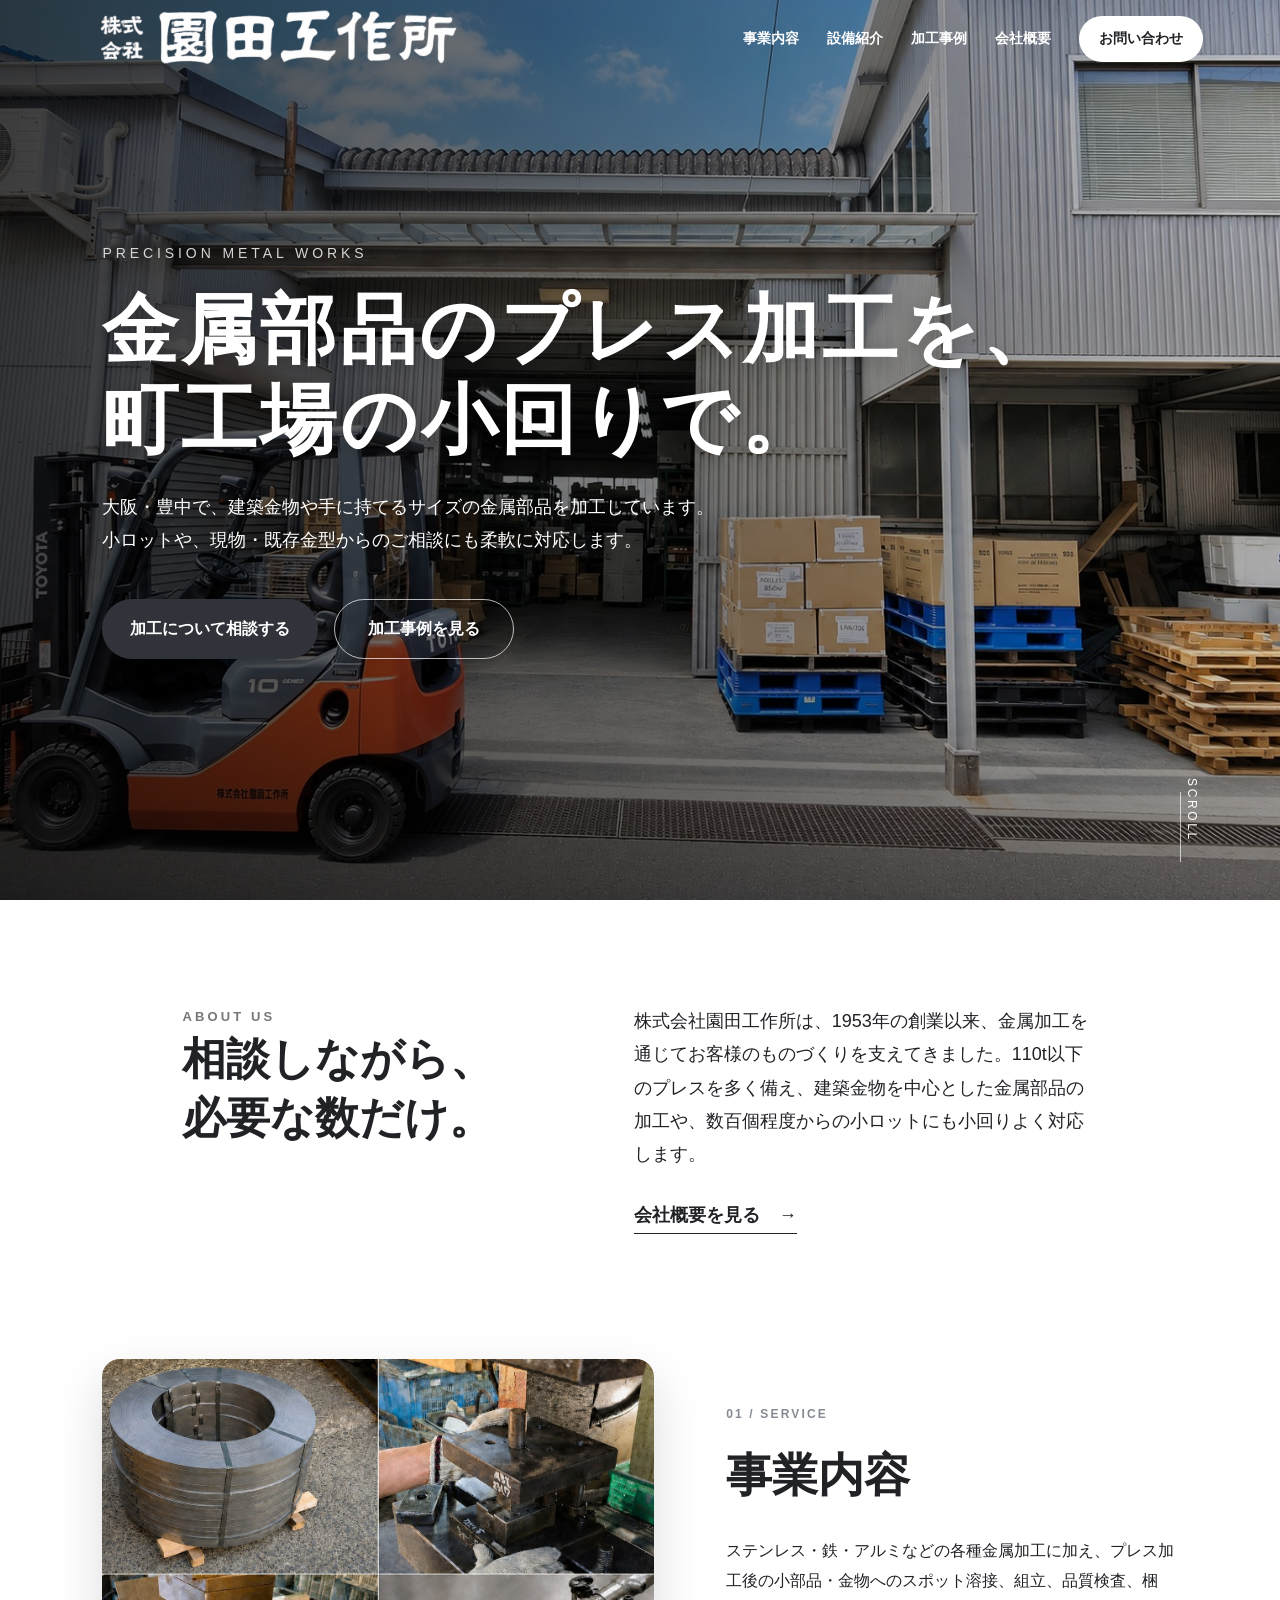
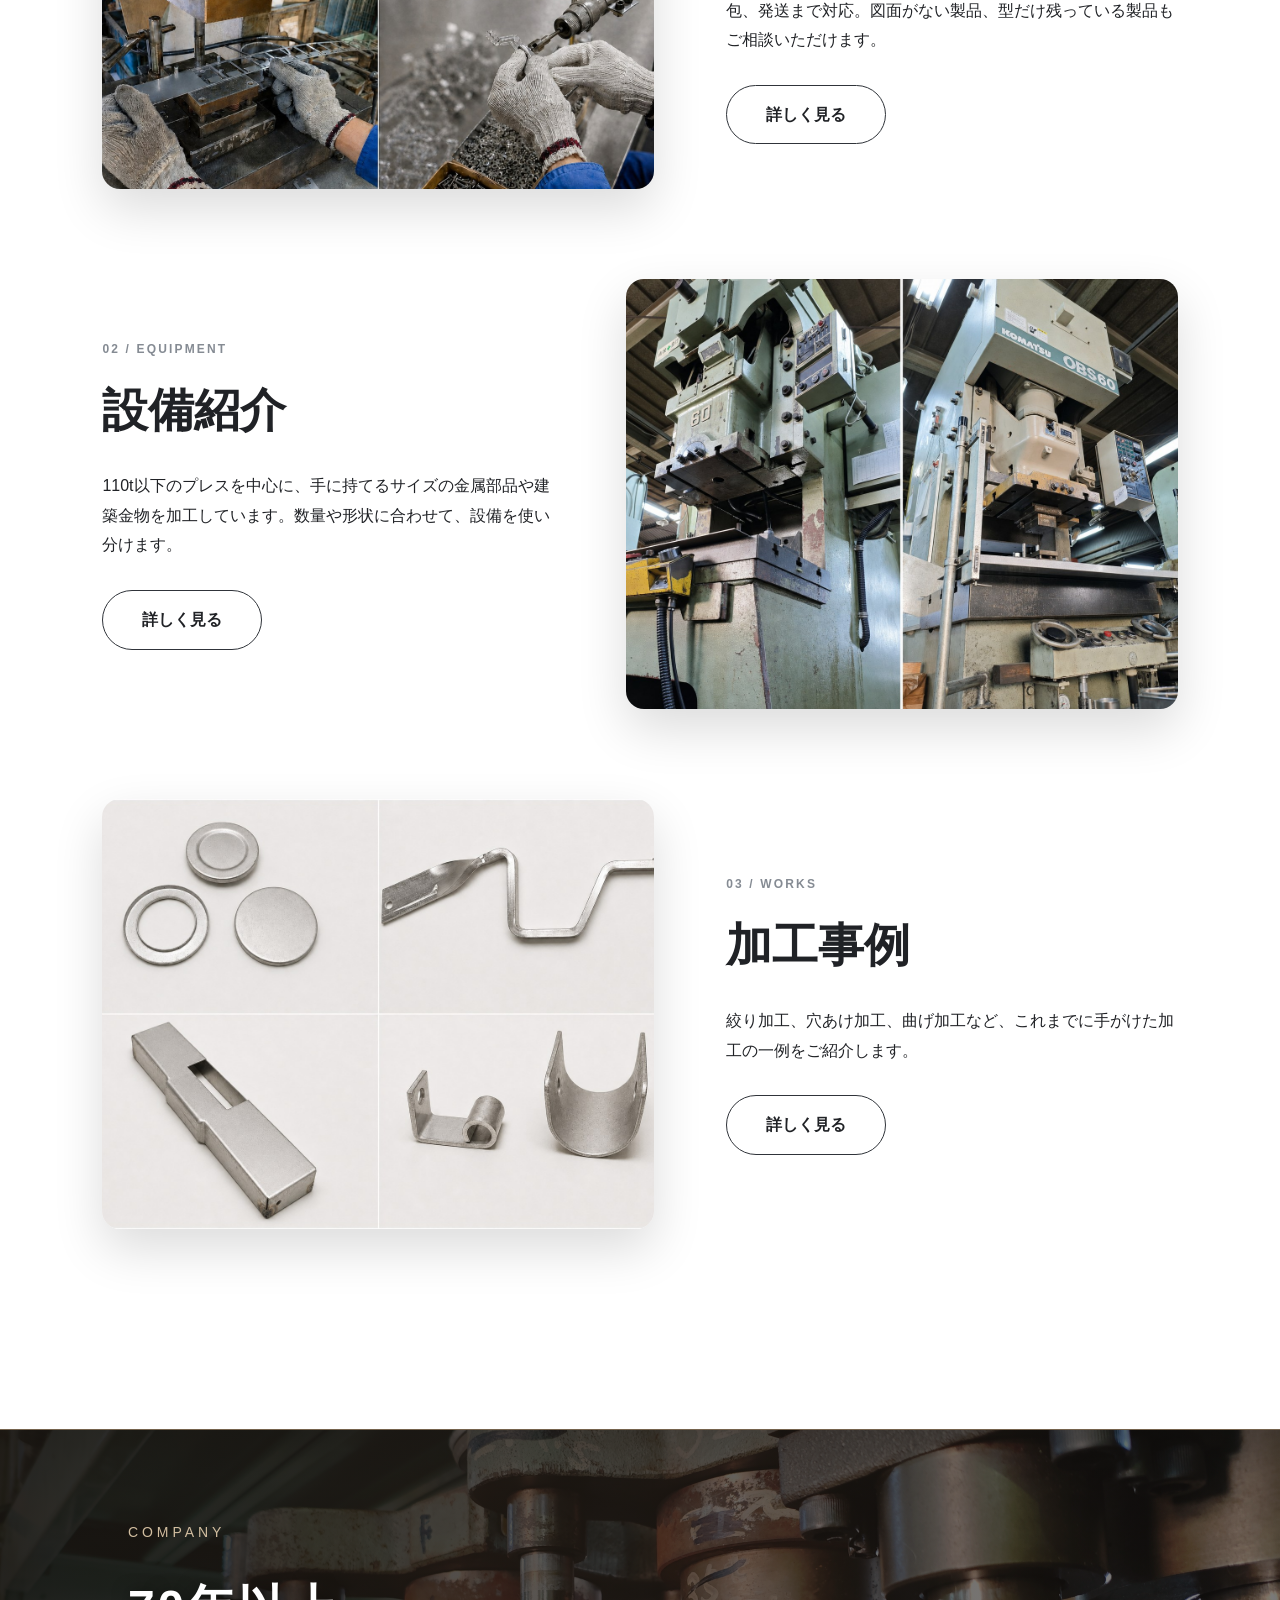
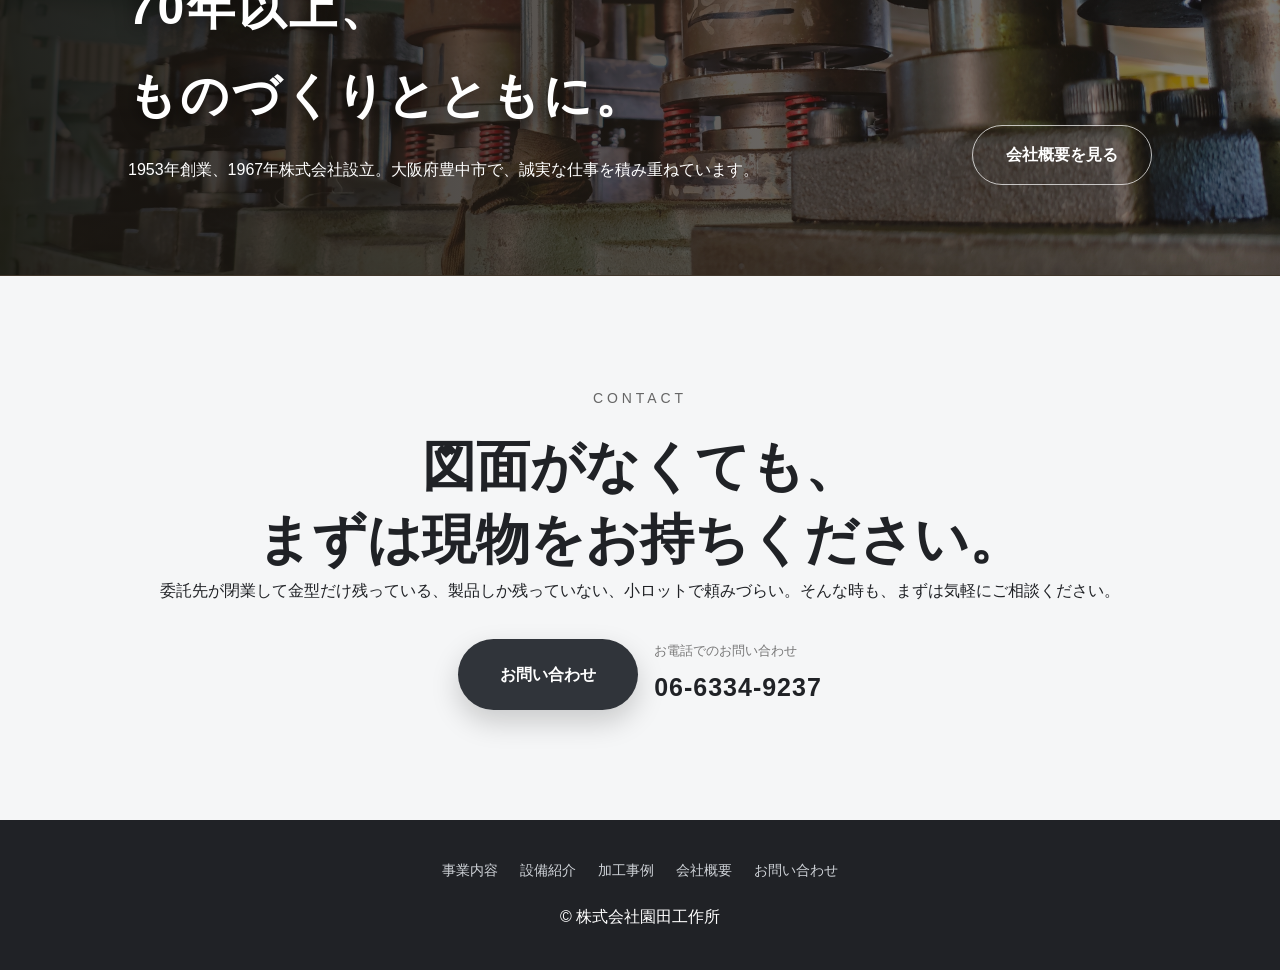
==== commit d7f3ad99: "Refine homepage messaging and mobile heading" ====
--- a/index.html
+++ b/index.html
@@ -6,20 +6,20 @@
   <meta name="google-site-verification" content="8xk6bvxAxPz_JtSDbTNWfZpecxhqoy-TsTcsBMfCFuc">
   <meta name="viewport" content="width=device-width,initial-scale=1">
   <title>株式会社園田工作所 | 大阪・豊中の金属加工</title>
-  <meta name="description" content="大阪府豊中市の株式会社園田工作所。ステンレス・鉄・アルミなどの金属プレス加工から、スポット溶接、組立、品質検査、梱包、発送まで一貫して対応します。">
+  <meta name="description" content="大阪府豊中市の株式会社園田工作所。建築金物や金属部品の金属プレス加工、小ロット、現物・既存金型からの製作相談に柔軟に対応します。">
   <meta name="robots" content="index,follow,max-image-preview:large">
   <link rel="canonical" href="https://sonoda-kousakusho.com/">
   <meta property="og:locale" content="ja_JP">
   <meta property="og:type" content="website">
   <meta property="og:site_name" content="株式会社園田工作所">
   <meta property="og:title" content="株式会社園田工作所 | 大阪・豊中の金属加工">
-  <meta property="og:description" content="材料手配から金属プレス加工、スポット溶接、組立、品質検査、梱包、発送まで一貫対応する、大阪府豊中市の金属加工会社です。">
+  <meta property="og:description" content="建築金物や金属部品の金属プレス加工、小ロット、現物・既存金型からの製作相談に柔軟に対応する大阪府豊中市の町工場です。">
   <meta property="og:url" content="https://sonoda-kousakusho.com/">
   <meta property="og:image" content="https://sonoda-kousakusho.com/images/hero-factory.jpg">
   <meta name="twitter:card" content="summary_large_image">
   <script
     type="application/ld+json">{"@context":"https://schema.org","@type":"Organization","@id":"https://sonoda-kousakusho.com/#organization","name":"株式会社園田工作所","url":"https://sonoda-kousakusho.com/","logo":"https://sonoda-kousakusho.com/images/logo.png","foundingDate":"1953","telephone":"+81-6-6334-9237","email":"TS.SonodaFactoryCorp@outlook.jp","address":{"@type":"PostalAddress","streetAddress":"庄内栄町4-21-7","addressLocality":"豊中市","addressRegion":"大阪府","addressCountry":"JP"}}</script>
-  <link rel="stylesheet" href="css/style.css?v=20260708-3">
+  <link rel="stylesheet" href="css/style.css?v=20260708-4">
 </head>
 
 <body>
@@ -33,8 +33,8 @@
   <section class="hero" id="top">
     <div class="hero-content fade-in">
       <p class="eyebrow">Precision Metal Works</p>
-      <h1>確かな加工技術で、<br>ものづくりを支える。</h1>
-      <p class="hero-lead">ステンレス・鉄・アルミなどの金属加工から、スポット溶接・組立・検査・梱包まで。<br>材料手配から発送まで一貫して対応します。</p>
+      <h1>金属部品の<span class="hero-mobile-break"></span>プレス加工を、<br>町工場の小回りで。</h1>
+      <p class="hero-lead">大阪・豊中で、建築金物や手に持てるサイズの金属部品を加工しています。<br>小ロットや、現物・既存金型からのご相談にも柔軟に対応します。</p>
       <div class="hero-actions"><a href="contact.html" class="btn primary">加工について相談する</a><a href="works.html"
           class="btn secondary">加工事例を見る</a></div>
     </div>
@@ -44,10 +44,10 @@
     <section class="section home-intro reveal">
       <div class="section-title">
         <p>About Us</p>
-        <h2>一つひとつ、<br>丁寧につくる。</h2>
+        <h2>相談しながら、<br>必要な数だけ。</h2>
       </div>
       <div>
-        <p>株式会社園田工作所は、1953年の創業以来、金属加工を通じてお客様のものづくりを支えてきました。材料の手配から加工、スポット溶接、組立、品質検査、梱包、発送まで、責任を持って一貫して対応します。</p><a
+        <p>株式会社園田工作所は、1953年の創業以来、金属加工を通じてお客様のものづくりを支えてきました。110t以下のプレスを多く備え、建築金物を中心とした金属部品の加工や、数百個程度からの小ロットにも小回りよく対応します。</p><a
           class="text-link" href="company.html">会社概要を見る <span>→</span></a>
       </div>
     </section>
@@ -57,7 +57,7 @@
         <div class="home-feature-body">
           <p class="feature-number">01 / Service</p>
           <h2>事業内容</h2>
-          <p>ステンレス・鉄・アルミなどの各種金属加工に加え、プレス加工後の小部品・金物へのスポット溶接、組立、品質検査、梱包、発送まで一貫して対応。現物や既存金型からの製作もご相談いただけます。</p><a class="btn outline"
+          <p>ステンレス・鉄・アルミなどの各種金属加工に加え、プレス加工後の小部品・金物へのスポット溶接、組立、品質検査、梱包、発送まで対応。図面がない製品、型だけ残っている製品もご相談いただけます。</p><a class="btn outline"
             href="service.html">詳しく見る</a>
         </div>
       </article>
@@ -66,7 +66,7 @@
         <div class="home-feature-body">
           <p class="feature-number">02 / Equipment</p>
           <h2>設備紹介</h2>
-          <p>現場で磨いてきた技術と設備を組み合わせ、形状や仕様の異なるご依頼へ柔軟に対応しています。</p><a class="btn outline" href="equipment.html">詳しく見る</a>
+          <p>110t以下のプレスを中心に、手に持てるサイズの金属部品や建築金物を加工しています。数量や形状に合わせて、設備を使い分けます。</p><a class="btn outline" href="equipment.html">詳しく見る</a>
         </div>
       </article>
       <article class="home-feature reveal">
@@ -88,7 +88,7 @@
     <section class="home-contact reveal">
       <p class="eyebrow dark">Contact</p>
       <h2>図面がなくても、<br>まずは現物をお持ちください。</h2>
-      <p>「これと同じものを作りたい」「古い金型を活かしたい」といったご相談にも、現物を確認しながら柔軟に対応します。</p>
+      <p>委託先が閉業して金型だけ残っている、製品しか残っていない、小ロットで頼みづらい。そんな時も、まずは気軽にご相談ください。</p>
       <div class="contact-actions"><a href="contact.html" class="btn primary">お問い合わせ</a><a href="tel:0663349237"
           class="contact-phone"><small>お電話でのお問い合わせ</small><strong>06-6334-9237</strong></a></div>
     </section>
--- a/css/style.css
+++ b/css/style.css
@@ -144,7 +144,7 @@
     position: relative;
     z-index: 1;
     color: #fff;
-    max-width: 840px
+    max-width: 980px
 }
 
 .eyebrow {
@@ -165,6 +165,10 @@
     letter-spacing: .04em;
     margin-bottom: 26px;
     text-shadow: 0 4px 18px rgba(0, 0, 0, .24)
+}
+
+.hero-mobile-break {
+    display: none
 }
 
 .hero-lead {
@@ -1799,8 +1803,13 @@
 
 @media(max-width:640px) {
     .hero h1 {
-        font-size: 24px;
-        line-height: 1.45
+        font-size: 25px;
+        line-height: 1.45;
+        letter-spacing: 0
+    }
+
+    .hero-mobile-break {
+        display: block
     }
 
     .section-title h2 {
@@ -2016,6 +2025,13 @@
     color: #d2bea0
 }
 
+@media(max-width:640px) {
+    .hero {
+        background-image: url("../images/gaikan.jpg");
+        background-position: 35% center
+    }
+}
+
 /* Equipment gallery: an even two-column layout with a full-height 150t press. */
 .equipment-gallery {
     grid-template-columns: repeat(2, minmax(0, 1fr));
@@ -2060,4 +2076,4 @@
         height: 320px;
         object-position: center 55%
     }
-}+}
